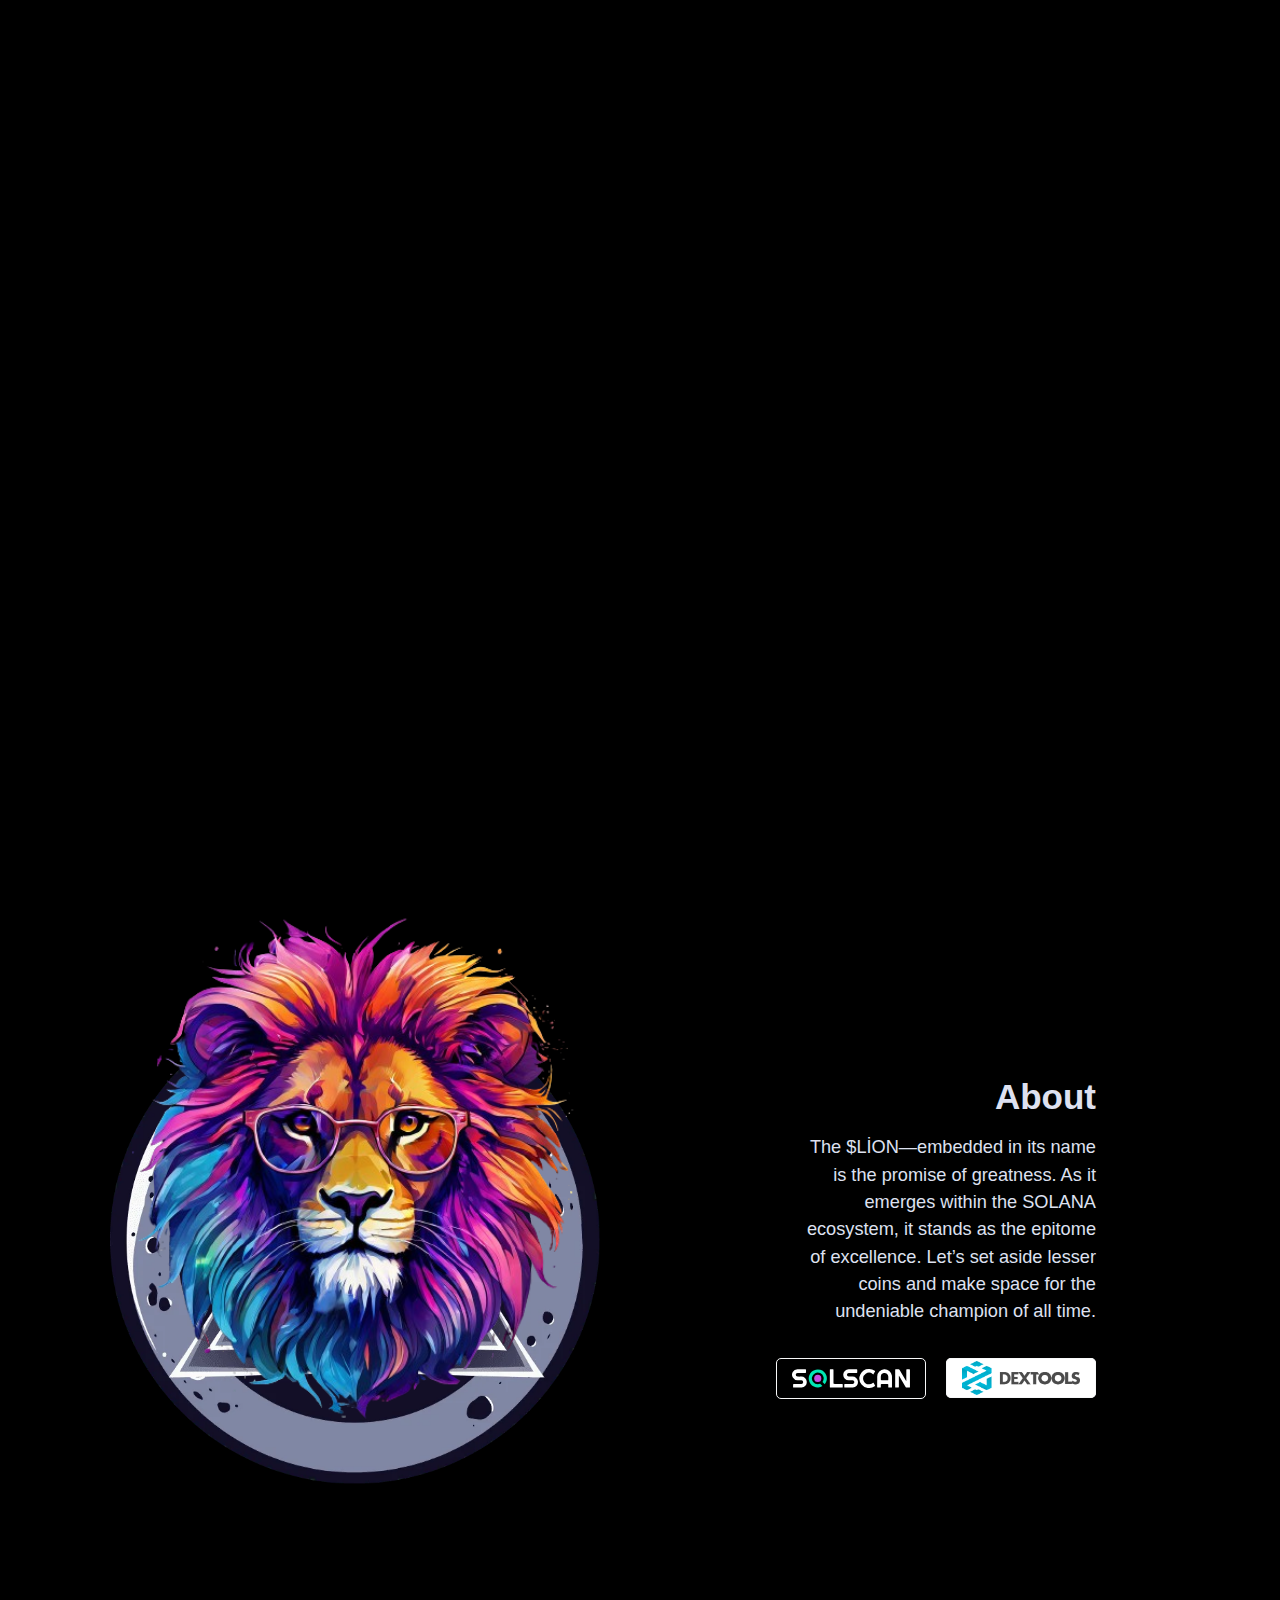
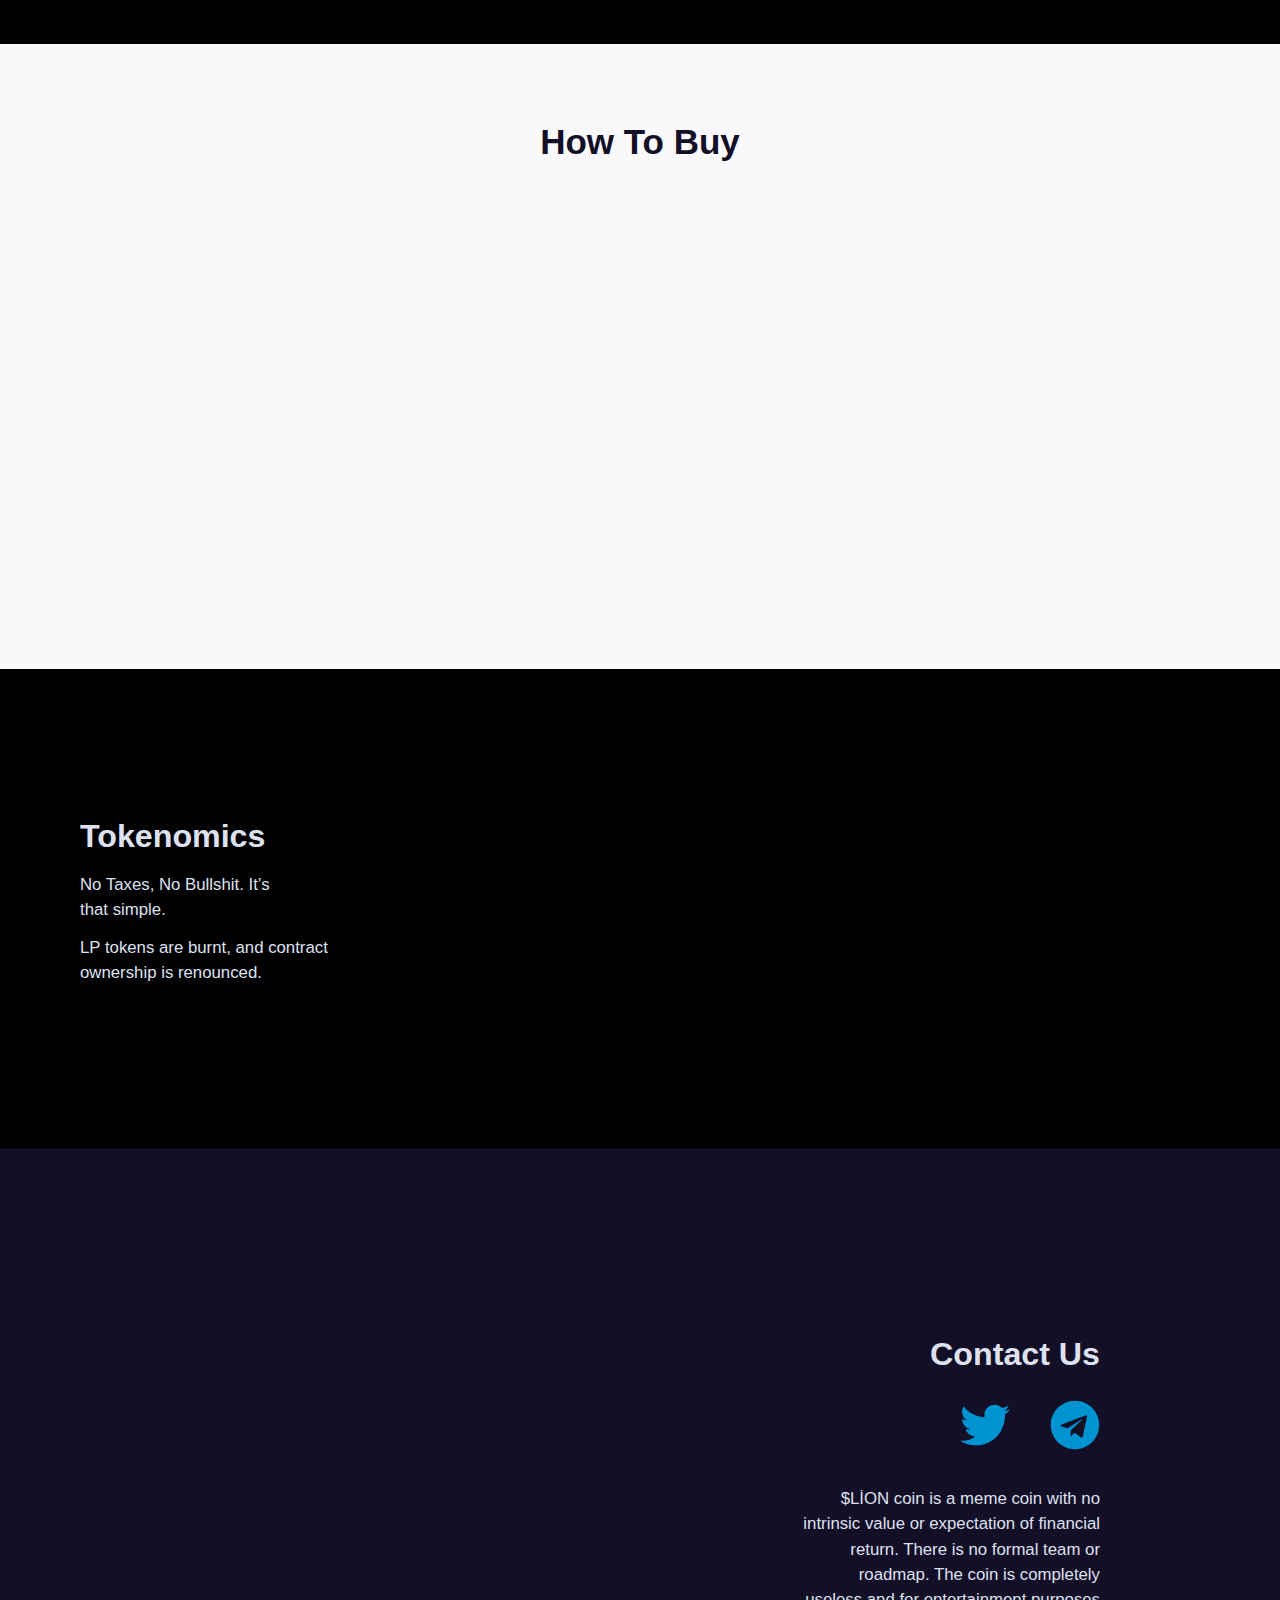
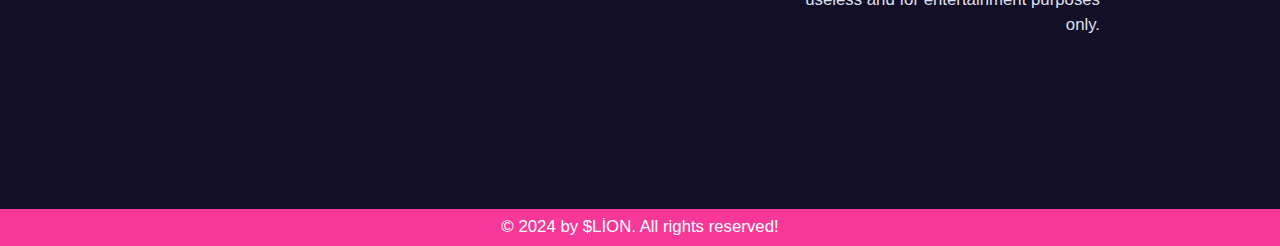
==== index.htm @ 2b41acc2 "a" ====
﻿<!doctype html>
<html lang="en-US">
<head>
	<meta charset="UTF-8">
	<meta name="viewport" content="width=device-width, initial-scale=1">
	<link rel="profile" href="https://gmpg.org/xfn/11">
	<title>Liononsol</title>
<meta name='robots' content='max-image-preview:large'>
<link rel="alternate" type="application/rss+xml" title="Liononsol &raquo; Feed" href="index-1.htm?feed=rss2">
<link rel="alternate" type="application/rss+xml" title="Liononsol &raquo; Comments Feed" href="index-2.htm?feed=comments-rss2">
<script>
window._wpemojiSettings = {"baseUrl":"https:\/\/s.w.org\/images\/core\/emoji\/14.0.0\/72x72\/","ext":".png","svgUrl":"https:\/\/s.w.org\/images\/core\/emoji\/14.0.0\/svg\/","svgExt":".svg","source":{"concatemoji":"https:\/\/goatonsol.vip\/wp-includes\/js\/wp-emoji-release.min.js?ver=6.4.3"}};
/*! This file is auto-generated */
!function(i,n){var o,s,e;function c(e){try{var t={supportTests:e,timestamp:(new Date).valueOf()};sessionStorage.setItem(o,JSON.stringify(t))}catch(e){}}function p(e,t,n){e.clearRect(0,0,e.canvas.width,e.canvas.height),e.fillText(t,0,0);var t=new Uint32Array(e.getImageData(0,0,e.canvas.width,e.canvas.height).data),r=(e.clearRect(0,0,e.canvas.width,e.canvas.height),e.fillText(n,0,0),new Uint32Array(e.getImageData(0,0,e.canvas.width,e.canvas.height).data));return t.every(function(e,t){return e===r[t]})}function u(e,t,n){switch(t){case"flag":return n(e,"\ud83c\udff3\ufe0f\u200d\u26a7\ufe0f","\ud83c\udff3\ufe0f\u200b\u26a7\ufe0f")?!1:!n(e,"\ud83c\uddfa\ud83c\uddf3","\ud83c\uddfa\u200b\ud83c\uddf3")&&!n(e,"\ud83c\udff4\udb40\udc67\udb40\udc62\udb40\udc65\udb40\udc6e\udb40\udc67\udb40\udc7f","\ud83c\udff4\u200b\udb40\udc67\u200b\udb40\udc62\u200b\udb40\udc65\u200b\udb40\udc6e\u200b\udb40\udc67\u200b\udb40\udc7f");case"emoji":return!n(e,"\ud83e\udef1\ud83c\udffb\u200d\ud83e\udef2\ud83c\udfff","\ud83e\udef1\ud83c\udffb\u200b\ud83e\udef2\ud83c\udfff")}return!1}function f(e,t,n){var r="undefined"!=typeof WorkerGlobalScope&&self instanceof WorkerGlobalScope?new OffscreenCanvas(300,150):i.createElement("canvas"),a=r.getContext("2d",{willReadFrequently:!0}),o=(a.textBaseline="top",a.font="600 32px Arial",{});return e.forEach(function(e){o[e]=t(a,e,n)}),o}function t(e){var t=i.createElement("script");t.src=e,t.defer=!0,i.head.appendChild(t)}"undefined"!=typeof Promise&&(o="wpEmojiSettingsSupports",s=["flag","emoji"],n.supports={everything:!0,everythingExceptFlag:!0},e=new Promise(function(e){i.addEventListener("DOMContentLoaded",e,{once:!0})}),new Promise(function(t){var n=function(){try{var e=JSON.parse(sessionStorage.getItem(o));if("object"==typeof e&&"number"==typeof e.timestamp&&(new Date).valueOf()<e.timestamp+604800&&"object"==typeof e.supportTests)return e.supportTests}catch(e){}return null}();if(!n){if("undefined"!=typeof Worker&&"undefined"!=typeof OffscreenCanvas&&"undefined"!=typeof URL&&URL.createObjectURL&&"undefined"!=typeof Blob)try{var e="postMessage("+f.toString()+"("+[JSON.stringify(s),u.toString(),p.toString()].join(",")+"));",r=new Blob([e],{type:"text/javascript"}),a=new Worker(URL.createObjectURL(r),{name:"wpTestEmojiSupports"});return void(a.onmessage=function(e){c(n=e.data),a.terminate(),t(n)})}catch(e){}c(n=f(s,u,p))}t(n)}).then(function(e){for(var t in e)n.supports[t]=e[t],n.supports.everything=n.supports.everything&&n.supports[t],"flag"!==t&&(n.supports.everythingExceptFlag=n.supports.everythingExceptFlag&&n.supports[t]);n.supports.everythingExceptFlag=n.supports.everythingExceptFlag&&!n.supports.flag,n.DOMReady=!1,n.readyCallback=function(){n.DOMReady=!0}}).then(function(){return e}).then(function(){var e;n.supports.everything||(n.readyCallback(),(e=n.source||{}).concatemoji?t(e.concatemoji):e.wpemoji&&e.twemoji&&(t(e.twemoji),t(e.wpemoji)))}))}((window,document),window._wpemojiSettings);
</script>
<style id='wp-emoji-styles-inline-css'>

	img.wp-smiley, img.emoji {
		display: inline !important;
		border: none !important;
		box-shadow: none !important;
		height: 1em !important;
		width: 1em !important;
		margin: 0 0.07em !important;
		vertical-align: -0.1em !important;
		background: none !important;
		padding: 0 !important;
	}
</style>
<style id='classic-theme-styles-inline-css'>
/*! This file is auto-generated */
.wp-block-button__link{color:#fff;background-color:#32373c;border-radius:9999px;box-shadow:none;text-decoration:none;padding:calc(.667em + 2px) calc(1.333em + 2px);font-size:1.125em}.wp-block-file__button{background:#32373c;color:#fff;text-decoration:none}
</style>
<style id='global-styles-inline-css'>
body{--wp--preset--color--black: #000000;--wp--preset--color--cyan-bluish-gray: #abb8c3;--wp--preset--color--white: #ffffff;--wp--preset--color--pale-pink: #f78da7;--wp--preset--color--vivid-red: #cf2e2e;--wp--preset--color--luminous-vivid-orange: #ff6900;--wp--preset--color--luminous-vivid-amber: #fcb900;--wp--preset--color--light-green-cyan: #7bdcb5;--wp--preset--color--vivid-green-cyan: #00d084;--wp--preset--color--pale-cyan-blue: #8ed1fc;--wp--preset--color--vivid-cyan-blue: #0693e3;--wp--preset--color--vivid-purple: #9b51e0;--wp--preset--gradient--vivid-cyan-blue-to-vivid-purple: linear-gradient(135deg,rgba(6,147,227,1) 0%,rgb(155,81,224) 100%);--wp--preset--gradient--light-green-cyan-to-vivid-green-cyan: linear-gradient(135deg,rgb(122,220,180) 0%,rgb(0,208,130) 100%);--wp--preset--gradient--luminous-vivid-amber-to-luminous-vivid-orange: linear-gradient(135deg,rgba(252,185,0,1) 0%,rgba(255,105,0,1) 100%);--wp--preset--gradient--luminous-vivid-orange-to-vivid-red: linear-gradient(135deg,rgba(255,105,0,1) 0%,rgb(207,46,46) 100%);--wp--preset--gradient--very-light-gray-to-cyan-bluish-gray: linear-gradient(135deg,rgb(238,238,238) 0%,rgb(169,184,195) 100%);--wp--preset--gradient--cool-to-warm-spectrum: linear-gradient(135deg,rgb(74,234,220) 0%,rgb(151,120,209) 20%,rgb(207,42,186) 40%,rgb(238,44,130) 60%,rgb(251,105,98) 80%,rgb(254,248,76) 100%);--wp--preset--gradient--blush-light-purple: linear-gradient(135deg,rgb(255,206,236) 0%,rgb(152,150,240) 100%);--wp--preset--gradient--blush-bordeaux: linear-gradient(135deg,rgb(254,205,165) 0%,rgb(254,45,45) 50%,rgb(107,0,62) 100%);--wp--preset--gradient--luminous-dusk: linear-gradient(135deg,rgb(255,203,112) 0%,rgb(199,81,192) 50%,rgb(65,88,208) 100%);--wp--preset--gradient--pale-ocean: linear-gradient(135deg,rgb(255,245,203) 0%,rgb(182,227,212) 50%,rgb(51,167,181) 100%);--wp--preset--gradient--electric-grass: linear-gradient(135deg,rgb(202,248,128) 0%,rgb(113,206,126) 100%);--wp--preset--gradient--midnight: linear-gradient(135deg,rgb(2,3,129) 0%,rgb(40,116,252) 100%);--wp--preset--font-size--small: 13px;--wp--preset--font-size--medium: 20px;--wp--preset--font-size--large: 36px;--wp--preset--font-size--x-large: 42px;--wp--preset--spacing--20: 0.44rem;--wp--preset--spacing--30: 0.67rem;--wp--preset--spacing--40: 1rem;--wp--preset--spacing--50: 1.5rem;--wp--preset--spacing--60: 2.25rem;--wp--preset--spacing--70: 3.38rem;--wp--preset--spacing--80: 5.06rem;--wp--preset--shadow--natural: 6px 6px 9px rgba(0, 0, 0, 0.2);--wp--preset--shadow--deep: 12px 12px 50px rgba(0, 0, 0, 0.4);--wp--preset--shadow--sharp: 6px 6px 0px rgba(0, 0, 0, 0.2);--wp--preset--shadow--outlined: 6px 6px 0px -3px rgba(255, 255, 255, 1), 6px 6px rgba(0, 0, 0, 1);--wp--preset--shadow--crisp: 6px 6px 0px rgba(0, 0, 0, 1);}:where(.is-layout-flex){gap: 0.5em;}:where(.is-layout-grid){gap: 0.5em;}body .is-layout-flow > .alignleft{float: left;margin-inline-start: 0;margin-inline-end: 2em;}body .is-layout-flow > .alignright{float: right;margin-inline-start: 2em;margin-inline-end: 0;}body .is-layout-flow > .aligncenter{margin-left: auto !important;margin-right: auto !important;}body .is-layout-constrained > .alignleft{float: left;margin-inline-start: 0;margin-inline-end: 2em;}body .is-layout-constrained > .alignright{float: right;margin-inline-start: 2em;margin-inline-end: 0;}body .is-layout-constrained > .aligncenter{margin-left: auto !important;margin-right: auto !important;}body .is-layout-constrained > :where(:not(.alignleft):not(.alignright):not(.alignfull)){max-width: var(--wp--style--global--content-size);margin-left: auto !important;margin-right: auto !important;}body .is-layout-constrained > .alignwide{max-width: var(--wp--style--global--wide-size);}body .is-layout-flex{display: flex;}body .is-layout-flex{flex-wrap: wrap;align-items: center;}body .is-layout-flex > *{margin: 0;}body .is-layout-grid{display: grid;}body .is-layout-grid > *{margin: 0;}:where(.wp-block-columns.is-layout-flex){gap: 2em;}:where(.wp-block-columns.is-layout-grid){gap: 2em;}:where(.wp-block-post-template.is-layout-flex){gap: 1.25em;}:where(.wp-block-post-template.is-layout-grid){gap: 1.25em;}.has-black-color{color: var(--wp--preset--color--black) !important;}.has-cyan-bluish-gray-color{color: var(--wp--preset--color--cyan-bluish-gray) !important;}.has-white-color{color: var(--wp--preset--color--white) !important;}.has-pale-pink-color{color: var(--wp--preset--color--pale-pink) !important;}.has-vivid-red-color{color: var(--wp--preset--color--vivid-red) !important;}.has-luminous-vivid-orange-color{color: var(--wp--preset--color--luminous-vivid-orange) !important;}.has-luminous-vivid-amber-color{color: var(--wp--preset--color--luminous-vivid-amber) !important;}.has-light-green-cyan-color{color: var(--wp--preset--color--light-green-cyan) !important;}.has-vivid-green-cyan-color{color: var(--wp--preset--color--vivid-green-cyan) !important;}.has-pale-cyan-blue-color{color: var(--wp--preset--color--pale-cyan-blue) !important;}.has-vivid-cyan-blue-color{color: var(--wp--preset--color--vivid-cyan-blue) !important;}.has-vivid-purple-color{color: var(--wp--preset--color--vivid-purple) !important;}.has-black-background-color{background-color: var(--wp--preset--color--black) !important;}.has-cyan-bluish-gray-background-color{background-color: var(--wp--preset--color--cyan-bluish-gray) !important;}.has-white-background-color{background-color: var(--wp--preset--color--white) !important;}.has-pale-pink-background-color{background-color: var(--wp--preset--color--pale-pink) !important;}.has-vivid-red-background-color{background-color: var(--wp--preset--color--vivid-red) !important;}.has-luminous-vivid-orange-background-color{background-color: var(--wp--preset--color--luminous-vivid-orange) !important;}.has-luminous-vivid-amber-background-color{background-color: var(--wp--preset--color--luminous-vivid-amber) !important;}.has-light-green-cyan-background-color{background-color: var(--wp--preset--color--light-green-cyan) !important;}.has-vivid-green-cyan-background-color{background-color: var(--wp--preset--color--vivid-green-cyan) !important;}.has-pale-cyan-blue-background-color{background-color: var(--wp--preset--color--pale-cyan-blue) !important;}.has-vivid-cyan-blue-background-color{background-color: var(--wp--preset--color--vivid-cyan-blue) !important;}.has-vivid-purple-background-color{background-color: var(--wp--preset--color--vivid-purple) !important;}.has-black-border-color{border-color: var(--wp--preset--color--black) !important;}.has-cyan-bluish-gray-border-color{border-color: var(--wp--preset--color--cyan-bluish-gray) !important;}.has-white-border-color{border-color: var(--wp--preset--color--white) !important;}.has-pale-pink-border-color{border-color: var(--wp--preset--color--pale-pink) !important;}.has-vivid-red-border-color{border-color: var(--wp--preset--color--vivid-red) !important;}.has-luminous-vivid-orange-border-color{border-color: var(--wp--preset--color--luminous-vivid-orange) !important;}.has-luminous-vivid-amber-border-color{border-color: var(--wp--preset--color--luminous-vivid-amber) !important;}.has-light-green-cyan-border-color{border-color: var(--wp--preset--color--light-green-cyan) !important;}.has-vivid-green-cyan-border-color{border-color: var(--wp--preset--color--vivid-green-cyan) !important;}.has-pale-cyan-blue-border-color{border-color: var(--wp--preset--color--pale-cyan-blue) !important;}.has-vivid-cyan-blue-border-color{border-color: var(--wp--preset--color--vivid-cyan-blue) !important;}.has-vivid-purple-border-color{border-color: var(--wp--preset--color--vivid-purple) !important;}.has-vivid-cyan-blue-to-vivid-purple-gradient-background{background: var(--wp--preset--gradient--vivid-cyan-blue-to-vivid-purple) !important;}.has-light-green-cyan-to-vivid-green-cyan-gradient-background{background: var(--wp--preset--gradient--light-green-cyan-to-vivid-green-cyan) !important;}.has-luminous-vivid-amber-to-luminous-vivid-orange-gradient-background{background: var(--wp--preset--gradient--luminous-vivid-amber-to-luminous-vivid-orange) !important;}.has-luminous-vivid-orange-to-vivid-red-gradient-background{background: var(--wp--preset--gradient--luminous-vivid-orange-to-vivid-red) !important;}.has-very-light-gray-to-cyan-bluish-gray-gradient-background{background: var(--wp--preset--gradient--very-light-gray-to-cyan-bluish-gray) !important;}.has-cool-to-warm-spectrum-gradient-background{background: var(--wp--preset--gradient--cool-to-warm-spectrum) !important;}.has-blush-light-purple-gradient-background{background: var(--wp--preset--gradient--blush-light-purple) !important;}.has-blush-bordeaux-gradient-background{background: var(--wp--preset--gradient--blush-bordeaux) !important;}.has-luminous-dusk-gradient-background{background: var(--wp--preset--gradient--luminous-dusk) !important;}.has-pale-ocean-gradient-background{background: var(--wp--preset--gradient--pale-ocean) !important;}.has-electric-grass-gradient-background{background: var(--wp--preset--gradient--electric-grass) !important;}.has-midnight-gradient-background{background: var(--wp--preset--gradient--midnight) !important;}.has-small-font-size{font-size: var(--wp--preset--font-size--small) !important;}.has-medium-font-size{font-size: var(--wp--preset--font-size--medium) !important;}.has-large-font-size{font-size: var(--wp--preset--font-size--large) !important;}.has-x-large-font-size{font-size: var(--wp--preset--font-size--x-large) !important;}
.wp-block-navigation a:where(:not(.wp-element-button)){color: inherit;}
:where(.wp-block-post-template.is-layout-flex){gap: 1.25em;}:where(.wp-block-post-template.is-layout-grid){gap: 1.25em;}
:where(.wp-block-columns.is-layout-flex){gap: 2em;}:where(.wp-block-columns.is-layout-grid){gap: 2em;}
.wp-block-pullquote{font-size: 1.5em;line-height: 1.6;}
</style>
<link rel='stylesheet' id='hello-elementor-css' href='wp-content/themes/hello-elementor/style.min.css?ver=3.0.1' media='all'>
<link rel='stylesheet' id='hello-elementor-theme-style-css' href='wp-content/themes/hello-elementor/theme.min.css?ver=3.0.1' media='all'>
<link rel='stylesheet' id='hello-elementor-header-footer-css' href='wp-content/themes/hello-elementor/header-footer.min.css?ver=3.0.1' media='all'>
<link rel='stylesheet' id='elementor-frontend-css' href='wp-content/plugins/elementor/assets/css/frontend-lite.min.css?ver=3.20.1' media='all'>
<link rel='stylesheet' id='elementor-post-6-css' href='wp-content/uploads/elementor/css/post-6.css?ver=1710606572' media='all'>
<link rel='stylesheet' id='swiper-css' href='wp-content/plugins/elementor/assets/lib/swiper/v8/css/swiper.min.css?ver=8.4.5' media='all'>
<link rel='stylesheet' id='elementor-pro-css' href='wp-content/plugins/elementor-pro/assets/css/frontend-lite.min.css?ver=3.20.0' media='all'>
<link rel='stylesheet' id='elementor-global-css' href='wp-content/uploads/elementor/css/global.css?ver=1710606572' media='all'>
<link rel='stylesheet' id='elementor-post-24-css' href='wp-content/uploads/elementor/css/post-24.css?ver=1710967801' media='all'>
<link rel='stylesheet' id='elementor-post-75-css' href='wp-content/uploads/elementor/css/post-75.css?ver=1710967762' media='all'>
<link rel='stylesheet' id='elementor-post-86-css' href='wp-content/uploads/elementor/css/post-86.css?ver=1710944622' media='all'>
<script src="wp-content/plugins/elementor-pro/assets/js/page-transitions.min.js?ver=3.20.0" id="page-transitions-js"></script>
<link rel="https://api.w.org/" href="index.php?rest_route=/"><link rel="alternate" type="application/json" href="index-1.php?rest_route=/wp/v2/pages/24"><link rel="EditURI" type="application/rsd+xml" title="RSD" href="xmlrpc.php?rsd">
<meta name="generator" content="WordPress 6.4.3">
<link rel="canonical" href="index.htm">
<link rel='shortlink' href='index.htm'>
<link rel="alternate" type="application/json+oembed" href="index-2.php?rest_route=%2Foembed%2F1.0%2Fembed&#038;url=https%3A%2F%2Fgoatonsol.vip%2F">
<link rel="alternate" type="text/xml+oembed" href="index-3.php?rest_route=%2Foembed%2F1.0%2Fembed&#038;url=https%3A%2F%2Fgoatonsol.vip%2F&#038;format=xml">
<meta name="generator" content="Elementor 3.20.1; features: e_optimized_assets_loading, e_optimized_css_loading, e_font_icon_svg, additional_custom_breakpoints, block_editor_assets_optimize, e_image_loading_optimization; settings: css_print_method-external, google_font-enabled, font_display-swap">
<link rel="icon" href="wp-content/uploads/2024/03/iso-logo-goat.png" sizes="32x32">
<link rel="icon" href="wp-content/uploads/2024/03/iso-logo-goat.png" sizes="192x192">
<link rel="apple-touch-icon" href="wp-content/uploads/2024/03/iso-logo-goat.png">
<meta name="msapplication-TileImage" content="https://goatonsol.vip/wp-content/uploads/2024/03/iso-logo-goat.png">
		<style id="wp-custom-css">
			:root{
    font-size: 12px;
}
@media screen and (max-width:767px){
	.hide-on-mobile{
		display: none!important;
	}
}
@media screen and (min-width:767px){
	:root{
			font-size: 14px;
	}
	.hide-on-desktop{
		display: none!important;
	}
}		</style>
		</head>
<body class="home page-template-default page page-id-24 wp-custom-logo elementor-default elementor-kit-6 elementor-page elementor-page-24">

		<e-page-transition preloader-type="image" preloader-image-url="https://goatonsol.vip/wp-content/uploads/2024/03/dark-side-of-the-moon-motion5464dgh4dcg6h4.gif" class="e-page-transition--entering" exclude="^https\:\/\/goatonsol\.vip\/wp\-admin\/">
					</e-page-transition>
		
<a class="skip-link screen-reader-text" href="#content">Skip to content</a>

		<div data-elementor-type="header" data-elementor-id="75" class="elementor elementor-75 elementor-location-header" data-elementor-post-type="elementor_library">
			<div class="elementor-element elementor-element-1acf070 e-flex e-con-boxed e-con e-parent" data-id="1acf070" data-element_type="container" data-settings="{&quot;background_background&quot;:&quot;classic&quot;}" data-core-v316-plus="true">
					<div class="e-con-inner">
		<div class="elementor-element elementor-element-4dd22f6 e-con-full e-flex e-con e-child" data-id="4dd22f6" data-element_type="container">
				<div class="elementor-element elementor-element-506b8b1 elementor-widget elementor-widget-theme-site-logo elementor-widget-image" data-id="506b8b1" data-element_type="widget" data-widget_type="theme-site-logo.default">
				<div class="elementor-widget-container">
			<style>/*! elementor - v3.20.0 - 13-03-2024 */
.elementor-widget-image{text-align:center}.elementor-widget-image a{display:inline-block}.elementor-widget-image a img[src$=".svg"]{width:48px}.elementor-widget-image img{vertical-align:middle;display:inline-block}</style>						<a href="index.htm">
			<img width="125" height="62" src="wp-content/uploads/2024/03/logo-goat-texto.png" class="attachment-full size-full wp-image-7" alt="">				</a>
									</div>
				</div>
				</div>
		<div class="elementor-element elementor-element-80aab7a e-con-full e-flex e-con e-child" data-id="80aab7a" data-element_type="container">
				<div class="elementor-element elementor-element-af4b818 elementor-nav-menu__align-center elementor-nav-menu--dropdown-mobile elementor-nav-menu--stretch elementor-nav-menu__text-align-center elementor-nav-menu--toggle elementor-nav-menu--burger elementor-widget elementor-widget-nav-menu" data-id="af4b818" data-element_type="widget" data-settings="{&quot;full_width&quot;:&quot;stretch&quot;,&quot;layout&quot;:&quot;horizontal&quot;,&quot;submenu_icon&quot;:{&quot;value&quot;:&quot;&lt;svg class=\&quot;e-font-icon-svg e-fas-caret-down\&quot; viewBox=\&quot;0 0 320 512\&quot; xmlns=\&quot;http:\/\/www.w3.org\/2000\/svg\&quot;&gt;&lt;path d=\&quot;M31.3 192h257.3c17.8 0 26.7 21.5 14.1 34.1L174.1 354.8c-7.8 7.8-20.5 7.8-28.3 0L17.2 226.1C4.6 213.5 13.5 192 31.3 192z\&quot;&gt;&lt;\/path&gt;&lt;\/svg&gt;&quot;,&quot;library&quot;:&quot;fa-solid&quot;},&quot;toggle&quot;:&quot;burger&quot;}" data-widget_type="nav-menu.default">
				<div class="elementor-widget-container">
			<link rel="stylesheet" href="wp-content/plugins/elementor-pro/assets/css/widget-nav-menu.min.css">			<nav class="elementor-nav-menu--main elementor-nav-menu__container elementor-nav-menu--layout-horizontal e--pointer-text e--animation-grow">
				<ul id="menu-1-af4b818" class="elementor-nav-menu"><li class="menu-item menu-item-type-post_type menu-item-object-page menu-item-home current-menu-item page_item page-item-24 current_page_item menu-item-77"><a href="index.htm" aria-current="page" class="elementor-item elementor-item-active">Home</a></li>
<li class="menu-item menu-item-type-custom menu-item-object-custom current-menu-item current_page_item menu-item-78"><a href="index.htm#about" aria-current="page" class="elementor-item elementor-item-anchor">About</a></li>
<li class="menu-item menu-item-type-custom menu-item-object-custom current-menu-item current_page_item menu-item-79"><a href="index.htm#how-to-buy" aria-current="page" class="elementor-item elementor-item-anchor">How to buy</a></li>
<li class="menu-item menu-item-type-custom menu-item-object-custom current-menu-item current_page_item menu-item-80"><a href="index.htm#tokenomics" aria-current="page" class="elementor-item elementor-item-anchor">Tokenomics</a></li>
</ul>			</nav>
					<div class="elementor-menu-toggle" role="button" tabindex="0" aria-label="Menu Toggle" aria-expanded="false">
			<svg aria-hidden="true" role="presentation" class="elementor-menu-toggle__icon--open e-font-icon-svg e-eicon-menu-bar" viewbox="0 0 1000 1000" xmlns="http://www.w3.org/2000/svg"><path d="M104 333H896C929 333 958 304 958 271S929 208 896 208H104C71 208 42 237 42 271S71 333 104 333ZM104 583H896C929 583 958 554 958 521S929 458 896 458H104C71 458 42 487 42 521S71 583 104 583ZM104 833H896C929 833 958 804 958 771S929 708 896 708H104C71 708 42 737 42 771S71 833 104 833Z"></path></svg><svg aria-hidden="true" role="presentation" class="elementor-menu-toggle__icon--close e-font-icon-svg e-eicon-close" viewbox="0 0 1000 1000" xmlns="http://www.w3.org/2000/svg"><path d="M742 167L500 408 258 167C246 154 233 150 217 150 196 150 179 158 167 167 154 179 150 196 150 212 150 229 154 242 171 254L408 500 167 742C138 771 138 800 167 829 196 858 225 858 254 829L496 587 738 829C750 842 767 846 783 846 800 846 817 842 829 829 842 817 846 804 846 783 846 767 842 750 829 737L588 500 833 258C863 229 863 200 833 171 804 137 775 137 742 167Z"></path></svg>			<span class="elementor-screen-only">Menu</span>
		</div>
					<nav class="elementor-nav-menu--dropdown elementor-nav-menu__container" aria-hidden="true">
				<ul id="menu-2-af4b818" class="elementor-nav-menu"><li class="menu-item menu-item-type-post_type menu-item-object-page menu-item-home current-menu-item page_item page-item-24 current_page_item menu-item-77"><a href="index.htm" aria-current="page" class="elementor-item elementor-item-active" tabindex="-1">Home</a></li>
<li class="menu-item menu-item-type-custom menu-item-object-custom current-menu-item current_page_item menu-item-78"><a href="index.htm#about" aria-current="page" class="elementor-item elementor-item-anchor" tabindex="-1">About</a></li>
<li class="menu-item menu-item-type-custom menu-item-object-custom current-menu-item current_page_item menu-item-79"><a href="index.htm#how-to-buy" aria-current="page" class="elementor-item elementor-item-anchor" tabindex="-1">How to buy</a></li>
<li class="menu-item menu-item-type-custom menu-item-object-custom current-menu-item current_page_item menu-item-80"><a href="index.htm#tokenomics" aria-current="page" class="elementor-item elementor-item-anchor" tabindex="-1">Tokenomics</a></li>
</ul>			</nav>
				</div>
				</div>
				</div>
		<div class="elementor-element elementor-element-794f796 e-con-full e-flex e-con e-child" data-id="794f796" data-element_type="container">
				<div class="elementor-element elementor-element-e4a00f8 elementor-align-right elementor-widget elementor-widget-button" data-id="e4a00f8" data-element_type="widget" data-widget_type="button.default">
				<div class="elementor-widget-container">
					<div class="elementor-button-wrapper">
			<a class="elementor-button elementor-button-link elementor-size-sm" href="https://jup.ag/swap/" target="_blank">
						<span class="elementor-button-content-wrapper">
						<span class="elementor-button-text">Buy Now</span>
		</span>
					</a>
		</div>
				</div>
				</div>
				</div>
					</div>
				</div>
				</div>
		
<main id="content" class="site-main post-24 page type-page status-publish hentry">

	
	<div class="page-content">
				<div data-elementor-type="wp-page" data-elementor-id="24" class="elementor elementor-24" data-elementor-post-type="page">
				<div class="elementor-element elementor-element-85af99e e-con-full seccionanimada e-flex e-con e-parent" data-id="85af99e" data-element_type="container" data-core-v316-plus="true">
				<div class="elementor-element elementor-element-17b2699 elementor-widget__width-inherit elementor-absolute elementor-widget elementor-widget-image" data-id="17b2699" data-element_type="widget" data-settings="{&quot;_position&quot;:&quot;absolute&quot;,&quot;motion_fx_motion_fx_scrolling&quot;:&quot;yes&quot;,&quot;motion_fx_translateY_effect&quot;:&quot;yes&quot;,&quot;motion_fx_translateY_speed&quot;:{&quot;unit&quot;:&quot;px&quot;,&quot;size&quot;:20,&quot;sizes&quot;:[]},&quot;motion_fx_translateY_affectedRange&quot;:{&quot;unit&quot;:&quot;%&quot;,&quot;size&quot;:&quot;&quot;,&quot;sizes&quot;:{&quot;start&quot;:30,&quot;end&quot;:100}},&quot;motion_fx_devices&quot;:[&quot;desktop&quot;,&quot;mobile&quot;]}" data-widget_type="image.default">
				<div class="elementor-widget-container">
													<img fetchpriority="high" decoding="async" width="2037" height="2321" src="wp-content/uploads/2024/03/fondo-eclipse-luna-hero.jpg" class="attachment-full size-full wp-image-44" alt="" srcset="wp-content/uploads/2024/03/fondo-eclipse-luna-hero.jpg 2037w, wp-content/uploads/2024/03/fondo-eclipse-luna-hero-263x300.jpg 263w, wp-content/uploads/2024/03/fondo-eclipse-luna-hero-899x1024.jpg 899w, wp-content/uploads/2024/03/fondo-eclipse-luna-hero-768x875.jpg 768w, wp-content/uploads/2024/03/fondo-eclipse-luna-hero-1348x1536.jpg 1348w, wp-content/uploads/2024/03/fondo-eclipse-luna-hero-1797x2048.jpg 1797w" sizes="(max-width: 2037px) 100vw, 2037px">													</div>
				</div>
				<div class="elementor-element elementor-element-bd7f759 elementor-widget__width-inherit elementor-absolute elementor-widget elementor-widget-image" data-id="bd7f759" data-element_type="widget" data-settings="{&quot;_position&quot;:&quot;absolute&quot;}" data-widget_type="image.default">
				<div class="elementor-widget-container">
													<img decoding="async" width="1032" height="365" src="wp-content/uploads/2024/03/letras-goat.png" class="attachment-full size-full wp-image-30" alt="" srcset="wp-content/uploads/2024/03/letras-goat.png 1032w, wp-content/uploads/2024/03/letras-goat-300x106.png 300w, wp-content/uploads/2024/03/letras-goat-1024x362.png 1024w, wp-content/uploads/2024/03/letras-goat-768x272.png 768w" sizes="(max-width: 1032px) 100vw, 1032px">													</div>
				</div>
				<div class="elementor-element elementor-element-6287c1c elementor-widget__width-inherit elementor-absolute elementor-widget elementor-widget-image" data-id="6287c1c" data-element_type="widget" id="luzarcoiris-hero" data-settings="{&quot;_position&quot;:&quot;absolute&quot;}" data-widget_type="image.default">
				<div class="elementor-widget-container">
													<img loading="lazy" decoding="async" width="2049" height="279" src="wp-content/uploads/2024/03/luz-arcoiris-hero-2.png" class="attachment-full size-full wp-image-43" alt="" srcset="wp-content/uploads/2024/03/luz-arcoiris-hero-2.png 2049w, wp-content/uploads/2024/03/luz-arcoiris-hero-2-300x41.png 300w, wp-content/uploads/2024/03/luz-arcoiris-hero-2-1024x139.png 1024w, wp-content/uploads/2024/03/luz-arcoiris-hero-2-768x105.png 768w, wp-content/uploads/2024/03/luz-arcoiris-hero-2-1536x209.png 1536w" sizes="(max-width: 2049px) 100vw, 2049px">													</div>
				</div>
		<div class="elementor-element elementor-element-ce7b70d e-flex e-con-boxed e-con e-child" data-id="ce7b70d" data-element_type="container">
					<div class="e-con-inner">
		<div class="elementor-element elementor-element-3ca3fe3 e-con-full e-flex e-con e-child" data-id="3ca3fe3" data-element_type="container">
				<div class="elementor-element elementor-element-d739306 elementor-widget elementor-widget-html" data-id="d739306" data-element_type="widget" data-widget_type="html.default">
				<div class="elementor-widget-container">
			<script type="text/javascript">
	(function(){

	    document.addEventListener('DOMContentLoaded', () => {	    	
	        //window.addEventListener("load", detectarPosibleCambio);
	        window.addEventListener("resize", detectarPosibleCambio);
	        window.addEventListener("scroll", detectarPosibleCambio);
	        const secciones = document.querySelectorAll('.seccionanimada');
	        detectarPosibleCambio();
	        function detectarPosibleCambio(e) {
	        	//console.log(e);
	        	let scrollTop = window.pageYOffset || document.documentElement.scrollTop,
		    	scrollLeft = window.pageXOffset || document.documentElement.scrollLeft;
	            secciones.forEach((seccion) => {
	                let esVisible = isElementPartiallyVisible(seccion);
	                let isTotallyVisible = isElementTopVisible(seccion);
	                //console.log('Visible: ', esVisible);
	                if(esVisible){
                        seccion.classList.add('isvisible');          
                    }else{
                        seccion.classList.remove('isvisible');                        
                    }                          
                    
	            });
	            
	        }
	    }, false);
	    /**
		 * Determina si el elemento que se le pasa como parámetro está visible en la ventana del navegador o no.
		 * @param {object} elto - El elemento cuya visibilidad nos interesa determinar
		 * @returns {boolean} true si el elemento está visible por completo, false si no lo está
		 */
		function isElementTopVisible(elto) {
		    //Posición de la caja del elemento
		    var caja = elto.getBoundingClientRect();
		    return (caja.top >= 0 && caja.top <= 50
		            && caja.left >= 0);
		}
		/**
		 * Determina si el elemento que se le pasa como parámetro está visiblea aunque sea parcialmente en la ventana del navegador o no.
		 * @param {object} elto - El elemento cuya visibilidad nos interesa determinar
		 * @returns {boolean} true si el elemento está visible aunque sea parcialmente, false si no lo está
		 */
		function isElementPartiallyVisible(elto) {
		    var anchoViewport = window.innerWidth || document.documentElement.clientWidth;
		    var alturaViewport = window.innerHeight || document.documentElement.clientHeight;
		    //Posición de la caja del elemento
		    var caja = elto.getBoundingClientRect();		    
		    //return (caja.top >= 0 && caja.top <= (alturaViewport / 1.5)) ||  (caja.bottom <= alturaViewport && caja.bottom >= (alturaViewport / 1.2));	              		    
		    if(elto.getAttribute('id') === 'how-to-buy'){
			    console.log(`(${caja.top >= 0} && ${caja.top <= alturaViewport}) || (${caja.bottom>= 0} && ${caja.bottom <= alturaViewport})`);
			    console.log(`caja.top = ${caja.top}, caja.bottom = ${caja.bottom}, alturaViewport = ${alturaViewport}`);
			}
		    return (caja.top >= 0 && caja.top <= alturaViewport) || (caja.bottom>= 0 && caja.bottom <= alturaViewport) || (caja.top < 0 && caja.bottom > alturaViewport);

		}

	})();
</script>		</div>
				</div>
				<div class="elementor-element elementor-element-2a3bea2 elementor-widget elementor-widget-heading" data-id="2a3bea2" data-element_type="widget" data-widget_type="heading.default">
				<div class="elementor-widget-container">
			<style>/*! elementor - v3.20.0 - 13-03-2024 */
.elementor-heading-title{padding:0;margin:0;line-height:1}.elementor-widget-heading .elementor-heading-title[class*=elementor-size-]>a{color:inherit;font-size:inherit;line-height:inherit}.elementor-widget-heading .elementor-heading-title.elementor-size-small{font-size:15px}.elementor-widget-heading .elementor-heading-title.elementor-size-medium{font-size:19px}.elementor-widget-heading .elementor-heading-title.elementor-size-large{font-size:29px}.elementor-widget-heading .elementor-heading-title.elementor-size-xl{font-size:39px}.elementor-widget-heading .elementor-heading-title.elementor-size-xxl{font-size:59px}</style><p class="elementor-heading-title elementor-size-default">The $LİON. The pinnacle of SOLANA coins, surpassing all predecessors. Let’s pave way 
for its unrivaled greatness.</p>		</div>
				</div>
				</div>
		<div class="elementor-element elementor-element-050be28 e-con-full e-flex e-con e-child" data-id="050be28" data-element_type="container">
				<div class="elementor-element elementor-element-8224a21 entrada-zoonDown elementor-widget elementor-widget-image" data-id="8224a21" data-element_type="widget" data-widget_type="image.default">
				<div class="elementor-widget-container">
													<img loading="lazy" decoding="async" width="441" height="559" src="wp-content/uploads/2024/03/cabeza-cabra-hero.png" class="attachment-full size-full wp-image-39" alt="" srcset="wp-content/uploads/2024/03/cabeza-cabra-hero.png 441w, wp-content/uploads/2024/03/cabeza-cabra-hero-237x300.png 237w" sizes="(max-width: 441px) 100vw, 441px">													</div>
				</div>
				</div>
		<div class="elementor-element elementor-element-61e1c74 e-con-full e-flex e-con e-child" data-id="61e1c74" data-element_type="container">
		<div class="elementor-element elementor-element-97c94a5 e-flex e-con-boxed e-con e-child" data-id="97c94a5" data-element_type="container">
					<div class="e-con-inner">
				<div class="elementor-element elementor-element-01f98a8 elementor-view-framed elementor-shape-circle elementor-widget elementor-widget-icon" data-id="01f98a8" data-element_type="widget" data-widget_type="icon.default">
				<div class="elementor-widget-container">
					<div class="elementor-icon-wrapper">
			<a class="elementor-icon" href="https://twitter.com/" target="_blank">
			<svg aria-hidden="true" class="e-font-icon-svg e-fab-twitter" viewbox="0 0 512 512" xmlns="http://www.w3.org/2000/svg"><path d="M459.37 151.716c.325 4.548.325 9.097.325 13.645 0 138.72-105.583 298.558-298.558 298.558-59.452 0-114.68-17.219-161.137-47.106 8.447.974 16.568 1.299 25.34 1.299 49.055 0 94.213-16.568 130.274-44.832-46.132-.975-84.792-31.188-98.112-72.772 6.498.974 12.995 1.624 19.818 1.624 9.421 0 18.843-1.3 27.614-3.573-48.081-9.747-84.143-51.98-84.143-102.985v-1.299c13.969 7.797 30.214 12.67 47.431 13.319-28.264-18.843-46.781-51.005-46.781-87.391 0-19.492 5.197-37.36 14.294-52.954 51.655 63.675 129.3 105.258 216.365 109.807-1.624-7.797-2.599-15.918-2.599-24.04 0-57.828 46.782-104.934 104.934-104.934 30.213 0 57.502 12.67 76.67 33.137 23.715-4.548 46.456-13.32 66.599-25.34-7.798 24.366-24.366 44.833-46.132 57.827 21.117-2.273 41.584-8.122 60.426-16.243-14.292 20.791-32.161 39.308-52.628 54.253z"></path></svg>			</a>
		</div>
				</div>
				</div>
				<div class="elementor-element elementor-element-190144b elementor-view-framed elementor-shape-circle elementor-widget elementor-widget-icon" data-id="190144b" data-element_type="widget" data-widget_type="icon.default">
				<div class="elementor-widget-container">
					<div class="elementor-icon-wrapper">
			<a class="elementor-icon" href="https://t.me/" target="_blank">
			<svg aria-hidden="true" class="e-font-icon-svg e-fab-telegram" viewbox="0 0 496 512" xmlns="http://www.w3.org/2000/svg"><path d="M248 8C111 8 0 119 0 256s111 248 248 248 248-111 248-248S385 8 248 8zm121.8 169.9l-40.7 191.8c-3 13.6-11.1 16.9-22.4 10.5l-62-45.7-29.9 28.8c-3.3 3.3-6.1 6.1-12.5 6.1l4.4-63.1 114.9-103.8c5-4.4-1.1-6.9-7.7-2.5l-142 89.4-61.2-19.1c-13.3-4.2-13.6-13.3 2.8-19.7l239.1-92.2c11.1-4 20.8 2.7 17.2 19.5z"></path></svg>			</a>
		</div>
				</div>
				</div>
		<div class="elementor-element elementor-element-a110dc8 e-flex e-con-boxed e-con e-child" data-id="a110dc8" data-element_type="container">
					<div class="e-con-inner">
				<div class="elementor-element elementor-element-d57ba7e elementor-view-framed elementor-shape-circle elementor-widget elementor-widget-icon" data-id="d57ba7e" data-element_type="widget" data-widget_type="icon.default">
				<div class="elementor-widget-container">
					<div class="elementor-icon-wrapper">
			<a class="elementor-icon" href="https://dexscreener.com/solana/" target="_blank">
			<svg xmlns="http://www.w3.org/2000/svg" xmlns:xlink="http://www.w3.org/1999/xlink" width="53.052" height="63.963" viewbox="0 0 53.052 63.963"><defs><clippath id="a"><rect width="53.052" height="63.963" fill="#fff"></rect></clippath></defs><g clip-path="url(#a)"><path d="M7.152,93.379,0,99.132a3.407,3.407,0,0,1,.137-.552A47.671,47.671,0,0,0,5,76.627c0-3.016,0-6.035.1-9.048a19.216,19.216,0,0,1,2.824-8.705c1.081,1.268,2.195,2.5,3.2,3.819.186.243.036.866-.131,1.236-1.454,3.22-.805,6.443,1.752,8.435A8.528,8.528,0,0,0,17.384,74.1l.893.075c-.056.912-.053,1.782-.188,2.629a1.457,1.457,0,0,1-.658.869c-2.03,1.215-4.087,2.385-6.294,3.661,1.473.832,2.759,1.675,4.139,2.313A11.629,11.629,0,0,1,20.75,89.44c2.288,4.579,3.607,9.5,5.049,14.372a13.559,13.559,0,0,0,.969,2.576q.625-2.119,1.249-4.239a72.247,72.247,0,0,1,4.809-13.177,11.344,11.344,0,0,1,5.248-5.339c1.357-.638,2.63-1.453,4.093-2.272-.568-.348-1.025-.642-1.494-.913-1.564-.907-3.12-1.829-4.708-2.694a1.251,1.251,0,0,1-.749-1.258c0-.757-.114-1.515-.174-2.212a28.147,28.147,0,0,0,3.2-.683,6.644,6.644,0,0,0,4.11-9.513,1.467,1.467,0,0,1,.3-1.976c.987-.991,1.812-2.142,2.78-3.315A18.665,18.665,0,0,1,47.907,65.4a45.175,45.175,0,0,1,.42,5.4c.16,4.183.112,8.38.428,12.55a41.508,41.508,0,0,0,4.062,14.523,1.871,1.871,0,0,1,.229,1.025l-6.87-5.513-5.232,8.462-5.5-5.147-8.784,14.23L17.886,96.7l-5.5,5.147-5.231-8.47" transform="translate(0 -46.968)" fill="#fff"></path><path d="M30.681,3.851c1.2.8,2.442,1.685,3.743,2.475a1.425,1.425,0,0,0,1.87-.331C44.979-2.042,57.466-1.989,66.18,6.1c.454.421.9.625,1.422.327,1.062-.612,2.1-1.267,3.114-1.961a3.828,3.828,0,0,0,.713-.917l.328.25a30.493,30.493,0,0,1-1.433,2.7,39.92,39.92,0,0,1-14.9,13.169,1.282,1.282,0,0,1-1.064-.005,5.809,5.809,0,0,0-6.369.009,1.083,1.083,0,0,1-.9.088c-6.7-3.659-12.486-8.3-16.126-15.2a5.818,5.818,0,0,1-.288-.7" transform="translate(-24.509 0)" fill="#fff"></path><path d="M107.52,122.579c-5.274,3.073-6.672,8.4-8.42,13.8-1.774-5.351-3.129-10.718-8.433-13.782.833-.489,1.51-.964,2.25-1.3a1.975,1.975,0,0,0,1.149-2,22.448,22.448,0,0,1,.758-5.118c.609-1.963,1.947-3.618,4.172-3.689,2.259-.073,3.47,1.627,4.339,3.5a11.091,11.091,0,0,1,.774,5.315,1.844,1.844,0,0,0,1.162,1.99c.723.34,1.393.794,2.248,1.291" transform="translate(-72.429 -88.259)" fill="#fff"></path><path d="M167.551,92.469c1.181,2.028.145,4.273-2.576,4.887a5.836,5.836,0,0,1-4.211-.6l6.787-4.286" transform="translate(-128.424 -73.867)" fill="#fff"></path><path d="M75.5,96.68a5.538,5.538,0,0,1-6.152-.346c-1.155-1.028-1.349-2.27-.6-3.928L75.5,96.68" transform="translate(-54.564 -73.817)" fill="#fff"></path></g></svg>			</a>
		</div>
				</div>
				</div>
				<div class="elementor-element elementor-element-78fd979 elementor-widget elementor-widget-image" data-id="78fd979" data-element_type="widget" data-widget_type="image.default">
				<div class="elementor-widget-container">
														<a href="https://solscan.io/token/" target="_blank">
							<img loading="lazy" decoding="async" width="128" height="20" src="wp-content/uploads/2024/03/logo-solscan.svg" class="attachment-full size-full wp-image-60" alt="">								</a>
													</div>
				</div>
				<div class="elementor-element elementor-element-a077ffe elementor-widget elementor-widget-image" data-id="a077ffe" data-element_type="widget" data-widget_type="image.default">
				<div class="elementor-widget-container">
														<a href="https://www.dextools.io/app/en/solana" target="_blank">
							<img loading="lazy" decoding="async" width="1671" height="480" src="wp-content/uploads/2024/03/idmgPNn6-y.png" class="attachment-full size-full wp-image-291" alt="" srcset="wp-content/uploads/2024/03/idmgPNn6-y.png 1671w, wp-content/uploads/2024/03/idmgPNn6-y-300x86.png 300w, wp-content/uploads/2024/03/idmgPNn6-y-1024x294.png 1024w, wp-content/uploads/2024/03/idmgPNn6-y-768x221.png 768w, wp-content/uploads/2024/03/idmgPNn6-y-1536x441.png 1536w" sizes="(max-width: 1671px) 100vw, 1671px">								</a>
													</div>
				</div>
					</div>
				</div>
					</div>
				</div>
				</div>
					</div>
				</div>
				</div>
		<div class="elementor-element elementor-element-9130d1d seccionanimada e-flex e-con-boxed e-con e-parent" data-id="9130d1d" data-element_type="container" id="about" data-core-v316-plus="true">
					<div class="e-con-inner">
		<div class="elementor-element elementor-element-060af0e e-con-full e-flex e-con e-child" data-id="060af0e" data-element_type="container">
				<div class="elementor-element elementor-element-031aebd elementor-widget elementor-widget-image" data-id="031aebd" data-element_type="widget" data-settings="{&quot;motion_fx_motion_fx_scrolling&quot;:&quot;yes&quot;,&quot;motion_fx_scale_effect&quot;:&quot;yes&quot;,&quot;motion_fx_scale_speed&quot;:{&quot;unit&quot;:&quot;px&quot;,&quot;size&quot;:1,&quot;sizes&quot;:[]},&quot;motion_fx_scale_direction&quot;:&quot;out-in&quot;,&quot;motion_fx_scale_range&quot;:{&quot;unit&quot;:&quot;%&quot;,&quot;size&quot;:&quot;&quot;,&quot;sizes&quot;:{&quot;start&quot;:20,&quot;end&quot;:80}},&quot;motion_fx_devices&quot;:[&quot;desktop&quot;,&quot;tablet&quot;,&quot;mobile&quot;]}" data-widget_type="image.default">
				<div class="elementor-widget-container">
													<img loading="lazy" decoding="async" width="709" height="709" src="wp-content/uploads/2024/03/luna-triangulo-about.png" class="attachment-full size-full wp-image-62" alt="" srcset="wp-content/uploads/2024/03/luna-triangulo-about.png 709w, wp-content/uploads/2024/03/luna-triangulo-about-300x300.png 300w, wp-content/uploads/2024/03/luna-triangulo-about-150x150.png 150w" sizes="(max-width: 709px) 100vw, 709px">													</div>
				</div>
				<div class="elementor-element elementor-element-f818c35 elementor-widget__width-initial elementor-absolute entrada-fadeInUp elementor-widget elementor-widget-image" data-id="f818c35" data-element_type="widget" data-settings="{&quot;_position&quot;:&quot;absolute&quot;}" data-widget_type="image.default">
				<div class="elementor-widget-container">
													<img loading="lazy" decoding="async" width="144" height="144" src="wp-content/uploads/2024/03/luna-about.png" class="attachment-full size-full wp-image-34" alt="">													</div>
				</div>
				<div class="elementor-element elementor-element-73591cf elementor-widget__width-inherit elementor-absolute elementor-widget elementor-widget-image" data-id="73591cf" data-element_type="widget" data-settings="{&quot;_position&quot;:&quot;absolute&quot;,&quot;motion_fx_motion_fx_scrolling&quot;:&quot;yes&quot;,&quot;motion_fx_translateY_effect&quot;:&quot;yes&quot;,&quot;motion_fx_translateY_speed&quot;:{&quot;unit&quot;:&quot;px&quot;,&quot;size&quot;:1,&quot;sizes&quot;:[]},&quot;motion_fx_translateY_affectedRange&quot;:{&quot;unit&quot;:&quot;%&quot;,&quot;size&quot;:&quot;&quot;,&quot;sizes&quot;:{&quot;start&quot;:47,&quot;end&quot;:100}},&quot;motion_fx_devices&quot;:[&quot;desktop&quot;,&quot;tablet&quot;,&quot;mobile&quot;]}" data-widget_type="image.default">
				<div class="elementor-widget-container">
													<img loading="lazy" decoding="async" width="539" height="405" src="wp-content/uploads/2024/03/cabra-completa-about.png" class="attachment-full size-full wp-image-40" alt="" srcset="wp-content/uploads/2024/03/cabra-completa-about.png 539w, wp-content/uploads/2024/03/cabra-completa-about-300x225.png 300w" sizes="(max-width: 539px) 100vw, 539px">													</div>
				</div>
				<div class="elementor-element elementor-element-68ef9b1 elementor-widget__width-initial elementor-absolute entrada-zoonIn elementor-widget elementor-widget-image" data-id="68ef9b1" data-element_type="widget" data-settings="{&quot;_position&quot;:&quot;absolute&quot;}" data-widget_type="image.default">
				<div class="elementor-widget-container">
													<img loading="lazy" decoding="async" width="125" height="125" src="wp-content/uploads/2024/03/logo-solana.png" class="attachment-full size-full wp-image-32" alt="">													</div>
				</div>
				</div>
		<div class="elementor-element elementor-element-8403ac2 e-con-full e-flex e-con e-child" data-id="8403ac2" data-element_type="container">
				<div class="elementor-element elementor-element-ea6b839 elementor-widget elementor-widget-heading" data-id="ea6b839" data-element_type="widget" data-widget_type="heading.default">
				<div class="elementor-widget-container">
			<h3 class="elementor-heading-title elementor-size-default">About</h3>		</div>
				</div>
				<div class="elementor-element elementor-element-c88d01d elementor-widget__width-initial elementor-widget-mobile__width-inherit elementor-widget elementor-widget-text-editor" data-id="c88d01d" data-element_type="widget" data-widget_type="text-editor.default">
				<div class="elementor-widget-container">
			<style>/*! elementor - v3.20.0 - 13-03-2024 */
.elementor-widget-text-editor.elementor-drop-cap-view-stacked .elementor-drop-cap{background-color:#69727d;color:#fff}.elementor-widget-text-editor.elementor-drop-cap-view-framed .elementor-drop-cap{color:#69727d;border:3px solid;background-color:transparent}.elementor-widget-text-editor:not(.elementor-drop-cap-view-default) .elementor-drop-cap{margin-top:8px}.elementor-widget-text-editor:not(.elementor-drop-cap-view-default) .elementor-drop-cap-letter{width:1em;height:1em}.elementor-widget-text-editor .elementor-drop-cap{float:left;text-align:center;line-height:1;font-size:50px}.elementor-widget-text-editor .elementor-drop-cap-letter{display:inline-block}</style>				<p>The $LİON—embedded in its name is the promise of greatness. As it emerges within the SOLANA ecosystem, it stands as the epitome of excellence. Let’s set aside lesser coins and make space for the undeniable champion of all time.</p>						</div>
				</div>
		<div class="elementor-element elementor-element-6e8887a e-flex e-con-boxed e-con e-child" data-id="6e8887a" data-element_type="container">
					<div class="e-con-inner">
				<div class="elementor-element elementor-element-b015359 elementor-widget elementor-widget-image" data-id="b015359" data-element_type="widget" data-widget_type="image.default">
				<div class="elementor-widget-container">
														<a href="https://solscan.io/token/" target="_blank">
							<img loading="lazy" decoding="async" width="128" height="20" src="wp-content/uploads/2024/03/logo-solscan.svg" class="attachment-full size-full wp-image-60" alt="">								</a>
													</div>
				</div>
				<div class="elementor-element elementor-element-778599a elementor-widget elementor-widget-image" data-id="778599a" data-element_type="widget" data-widget_type="image.default">
				<div class="elementor-widget-container">
														<a href="https://www.dextools.io/app/en/solana" target="_blank">
							<img loading="lazy" decoding="async" width="1671" height="480" src="wp-content/uploads/2024/03/idmgPNn6-y.png" class="attachment-full size-full wp-image-291" alt="" srcset="wp-content/uploads/2024/03/idmgPNn6-y.png 1671w, wp-content/uploads/2024/03/idmgPNn6-y-300x86.png 300w, wp-content/uploads/2024/03/idmgPNn6-y-1024x294.png 1024w, wp-content/uploads/2024/03/idmgPNn6-y-768x221.png 768w, wp-content/uploads/2024/03/idmgPNn6-y-1536x441.png 1536w" sizes="(max-width: 1671px) 100vw, 1671px">								</a>
													</div>
				</div>
					</div>
				</div>
				</div>
				<div class="elementor-element elementor-element-e085c88 elementor-widget__width-inherit elementor-absolute elementor-widget elementor-widget-image" data-id="e085c88" data-element_type="widget" id="luzarcoiris-about" data-settings="{&quot;_position&quot;:&quot;absolute&quot;}" data-widget_type="image.default">
				<div class="elementor-widget-container">
													<img loading="lazy" decoding="async" width="2342" height="517" src="wp-content/uploads/2024/03/as-de-luz-arcoiris-about.png" class="attachment-full size-full wp-image-61" alt="" srcset="wp-content/uploads/2024/03/as-de-luz-arcoiris-about.png 2342w, wp-content/uploads/2024/03/as-de-luz-arcoiris-about-300x66.png 300w, wp-content/uploads/2024/03/as-de-luz-arcoiris-about-1024x226.png 1024w, wp-content/uploads/2024/03/as-de-luz-arcoiris-about-768x170.png 768w, wp-content/uploads/2024/03/as-de-luz-arcoiris-about-1536x339.png 1536w, wp-content/uploads/2024/03/as-de-luz-arcoiris-about-2048x452.png 2048w" sizes="(max-width: 2342px) 100vw, 2342px">													</div>
				</div>
					</div>
				</div>
		<div class="elementor-element elementor-element-521a935 seccionanimada e-flex e-con-boxed e-con e-parent" data-id="521a935" data-element_type="container" id="how-to-buy" data-settings="{&quot;background_background&quot;:&quot;classic&quot;}" data-core-v316-plus="true">
					<div class="e-con-inner">
				<div class="elementor-element elementor-element-53ddbea elementor-widget elementor-widget-heading" data-id="53ddbea" data-element_type="widget" data-widget_type="heading.default">
				<div class="elementor-widget-container">
			<h3 class="elementor-heading-title elementor-size-default">How To Buy</h3>		</div>
				</div>
		<div class="elementor-element elementor-element-b2f38b9 e-grid entrada-fadeInUp e-con-boxed e-con e-child" data-id="b2f38b9" data-element_type="container">
					<div class="e-con-inner">
		<div class="elementor-element elementor-element-0aafe5b e-flex e-con-boxed e-con e-child" data-id="0aafe5b" data-element_type="container" data-settings="{&quot;background_background&quot;:&quot;classic&quot;}">
					<div class="e-con-inner">
				<div class="elementor-element elementor-element-a1bd4d2 iconbox-pasos elementor-view-default elementor-position-top elementor-mobile-position-top elementor-widget elementor-widget-icon-box" data-id="a1bd4d2" data-element_type="widget" data-widget_type="icon-box.default">
				<div class="elementor-widget-container">
			<link rel="stylesheet" href="wp-content/plugins/elementor/assets/css/widget-icon-box.min.css">		<div class="elementor-icon-box-wrapper">
						<div class="elementor-icon-box-icon">
				<span class="elementor-icon elementor-animation-">
				<svg xmlns="http://www.w3.org/2000/svg" width="56" height="56" viewbox="0 0 56 56"><g transform="translate(0.751 1.031)"><circle cx="23" cy="23" r="23" transform="translate(4.249 3.969)" fill="none" stroke="#130f27" stroke-miterlimit="10" stroke-width="10"></circle><path d="M28.073,5A23.073,23.073,0,1,1,5,28.073,23.073,23.073,0,0,1,28.073,5" transform="translate(-0.727 -0.727)" fill="#f83898"></path><path d="M7.027,30.458A23.067,23.067,0,0,1,46.643,14.381,23.07,23.07,0,1,0,11.53,44.149a22.962,22.962,0,0,1-4.5-13.692" transform="translate(-0.727 -0.727)" fill="#fff"></path></g></svg>				</span>
			</div>
						<div class="elementor-icon-box-content">
				<h3 class="elementor-icon-box-title">
					<span>
						1					</span>
				</h3>
							</div>
		</div>
				</div>
				</div>
				<div class="elementor-element elementor-element-8ad4805 elementor-widget elementor-widget-heading" data-id="8ad4805" data-element_type="widget" data-widget_type="heading.default">
				<div class="elementor-widget-container">
			<h6 class="elementor-heading-title elementor-size-default">Create a<br>
wallet</h6>		</div>
				</div>
				<div class="elementor-element elementor-element-10f724a elementor-widget elementor-widget-heading" data-id="10f724a" data-element_type="widget" data-widget_type="heading.default">
				<div class="elementor-widget-container">
			<p class="elementor-heading-title elementor-size-default"> Download Phantom or your preferred wallet for free from the App Store or Google Play Store. Desktop users can use the Phantom extension</p>		</div>
				</div>
				<div class="elementor-element elementor-element-f9284a0 elementor-widget elementor-widget-heading" data-id="f9284a0" data-element_type="widget" data-widget_type="heading.default">
				<div class="elementor-widget-container">
			<h2 class="elementor-heading-title elementor-size-default">Get The App</h2>		</div>
				</div>
				<div class="elementor-element elementor-element-1e263f3 elementor-widget elementor-widget-image" data-id="1e263f3" data-element_type="widget" data-widget_type="image.default">
				<div class="elementor-widget-container">
														<a href="https://phantom.app/download" target="_blank">
							<img loading="lazy" decoding="async" width="137" height="33" src="wp-content/uploads/2024/03/boton-phantom.svg" class="attachment-full size-full wp-image-217" alt="">								</a>
													</div>
				</div>
					</div>
				</div>
		<div class="elementor-element elementor-element-20a2b7c e-flex e-con-boxed e-con e-child" data-id="20a2b7c" data-element_type="container" data-settings="{&quot;background_background&quot;:&quot;classic&quot;}">
					<div class="e-con-inner">
				<div class="elementor-element elementor-element-744bfed iconbox-pasos elementor-view-default elementor-position-top elementor-mobile-position-top elementor-widget elementor-widget-icon-box" data-id="744bfed" data-element_type="widget" data-widget_type="icon-box.default">
				<div class="elementor-widget-container">
					<div class="elementor-icon-box-wrapper">
						<div class="elementor-icon-box-icon">
				<span class="elementor-icon elementor-animation-">
				<svg xmlns="http://www.w3.org/2000/svg" width="56" height="56" viewbox="0 0 56 56"><g transform="translate(0.751 1.031)"><circle cx="23" cy="23" r="23" transform="translate(4.249 3.969)" fill="none" stroke="#130f27" stroke-miterlimit="10" stroke-width="10"></circle><path d="M28.073,5A23.073,23.073,0,1,1,5,28.073,23.073,23.073,0,0,1,28.073,5" transform="translate(-0.727 -0.727)" fill="#f83898"></path><path d="M7.027,30.458A23.067,23.067,0,0,1,46.643,14.381,23.07,23.07,0,1,0,11.53,44.149a22.962,22.962,0,0,1-4.5-13.692" transform="translate(-0.727 -0.727)" fill="#fff"></path></g></svg>				</span>
			</div>
						<div class="elementor-icon-box-content">
				<h3 class="elementor-icon-box-title">
					<span>
						2					</span>
				</h3>
							</div>
		</div>
				</div>
				</div>
				<div class="elementor-element elementor-element-667c586 elementor-widget elementor-widget-heading" data-id="667c586" data-element_type="widget" data-widget_type="heading.default">
				<div class="elementor-widget-container">
			<h6 class="elementor-heading-title elementor-size-default">Get Some<br>
Solana</h6>		</div>
				</div>
				<div class="elementor-element elementor-element-47d442a elementor-widget elementor-widget-heading" data-id="47d442a" data-element_type="widget" data-widget_type="heading.default">
				<div class="elementor-widget-container">
			<p class="elementor-heading-title elementor-size-default">To trade for $LİON, first obtain Solana. Purchase Solana on major exchanges like Binance or Coinbase. Then, transfer Solana to your Phantom wallet.</p>		</div>
				</div>
				<div class="elementor-element elementor-element-dee8fd0 elementor-widget elementor-widget-image" data-id="dee8fd0" data-element_type="widget" data-widget_type="image.default">
				<div class="elementor-widget-container">
													<img loading="lazy" decoding="async" width="125" height="125" src="wp-content/uploads/2024/03/logo-solana.png" class="attachment-full size-full wp-image-32" alt="">													</div>
				</div>
					</div>
				</div>
		<div class="elementor-element elementor-element-cda045c e-flex e-con-boxed e-con e-child" data-id="cda045c" data-element_type="container" data-settings="{&quot;background_background&quot;:&quot;classic&quot;}">
					<div class="e-con-inner">
				<div class="elementor-element elementor-element-b21fc09 iconbox-pasos elementor-view-default elementor-position-top elementor-mobile-position-top elementor-widget elementor-widget-icon-box" data-id="b21fc09" data-element_type="widget" data-widget_type="icon-box.default">
				<div class="elementor-widget-container">
					<div class="elementor-icon-box-wrapper">
						<div class="elementor-icon-box-icon">
				<span class="elementor-icon elementor-animation-">
				<svg xmlns="http://www.w3.org/2000/svg" width="56" height="56" viewbox="0 0 56 56"><g transform="translate(0.751 1.031)"><circle cx="23" cy="23" r="23" transform="translate(4.249 3.969)" fill="none" stroke="#130f27" stroke-miterlimit="10" stroke-width="10"></circle><path d="M28.073,5A23.073,23.073,0,1,1,5,28.073,23.073,23.073,0,0,1,28.073,5" transform="translate(-0.727 -0.727)" fill="#f83898"></path><path d="M7.027,30.458A23.067,23.067,0,0,1,46.643,14.381,23.07,23.07,0,1,0,11.53,44.149a22.962,22.962,0,0,1-4.5-13.692" transform="translate(-0.727 -0.727)" fill="#fff"></path></g></svg>				</span>
			</div>
						<div class="elementor-icon-box-content">
				<h3 class="elementor-icon-box-title">
					<span>
						3					</span>
				</h3>
							</div>
		</div>
				</div>
				</div>
				<div class="elementor-element elementor-element-c191737 elementor-widget elementor-widget-heading" data-id="c191737" data-element_type="widget" data-widget_type="heading.default">
				<div class="elementor-widget-container">
			<h6 class="elementor-heading-title elementor-size-default">Go To<br>
<a href="http://raydium.io/" target="_blank">Raydium.io</a></h6>		</div>
				</div>
				<div class="elementor-element elementor-element-ba289d9 elementor-widget elementor-widget-heading" data-id="ba289d9" data-element_type="widget" data-widget_type="heading.default">
				<div class="elementor-widget-container">
			<p class="elementor-heading-title elementor-size-default">Connect your wallet to <a href="http://raydium.io/" target="_blank"><u>raydium.io</u></a> by going to the <a href="http://raydium.io/" target="_blank"><u>raydium.io</u></a> website. In the swap tab you’ll be able to select solana and then paste the contract address of $LİON.</p>		</div>
				</div>
				<div class="elementor-element elementor-element-631fe66 elementor-widget elementor-widget-image" data-id="631fe66" data-element_type="widget" data-widget_type="image.default">
				<div class="elementor-widget-container">
													<img loading="lazy" decoding="async" width="55" height="63" src="wp-content/uploads/2024/03/logo-Raydium.png" class="attachment-full size-full wp-image-31" alt="">													</div>
				</div>
					</div>
				</div>
		<div class="elementor-element elementor-element-1e71868 e-flex e-con-boxed e-con e-child" data-id="1e71868" data-element_type="container" data-settings="{&quot;background_background&quot;:&quot;classic&quot;}">
					<div class="e-con-inner">
				<div class="elementor-element elementor-element-78b279e iconbox-pasos elementor-view-default elementor-position-top elementor-mobile-position-top elementor-widget elementor-widget-icon-box" data-id="78b279e" data-element_type="widget" data-widget_type="icon-box.default">
				<div class="elementor-widget-container">
					<div class="elementor-icon-box-wrapper">
						<div class="elementor-icon-box-icon">
				<span class="elementor-icon elementor-animation-">
				<svg xmlns="http://www.w3.org/2000/svg" width="56" height="56" viewbox="0 0 56 56"><g transform="translate(0.751 1.031)"><circle cx="23" cy="23" r="23" transform="translate(4.249 3.969)" fill="none" stroke="#130f27" stroke-miterlimit="10" stroke-width="10"></circle><path d="M28.073,5A23.073,23.073,0,1,1,5,28.073,23.073,23.073,0,0,1,28.073,5" transform="translate(-0.727 -0.727)" fill="#f83898"></path><path d="M7.027,30.458A23.067,23.067,0,0,1,46.643,14.381,23.07,23.07,0,1,0,11.53,44.149a22.962,22.962,0,0,1-4.5-13.692" transform="translate(-0.727 -0.727)" fill="#fff"></path></g></svg>				</span>
			</div>
						<div class="elementor-icon-box-content">
				<h3 class="elementor-icon-box-title">
					<span>
						4					</span>
				</h3>
							</div>
		</div>
				</div>
				</div>
				<div class="elementor-element elementor-element-809059c elementor-widget elementor-widget-heading" data-id="809059c" data-element_type="widget" data-widget_type="heading.default">
				<div class="elementor-widget-container">
			<h6 class="elementor-heading-title elementor-size-default">Swap Solana<br>
For $LİON</h6>		</div>
				</div>
				<div class="elementor-element elementor-element-5d9f254 elementor-widget__width-initial elementor-widget elementor-widget-heading" data-id="5d9f254" data-element_type="widget" data-widget_type="heading.default">
				<div class="elementor-widget-container">
			<p class="elementor-heading-title elementor-size-default">in your Phantom wallet. Confirm the transaction prompt. Adjust slippage to avoid transaction failure due to meme 
coin volatility,</p>		</div>
				</div>
				<div class="elementor-element elementor-element-b9dc0d8 elementor-widget elementor-widget-image" data-id="b9dc0d8" data-element_type="widget" data-widget_type="image.default">
				<div class="elementor-widget-container">
													<img loading="lazy" decoding="async" width="154" height="80" src="wp-content/uploads/2024/03/solana-goat.png" class="attachment-full size-full wp-image-36" alt="">													</div>
				</div>
					</div>
				</div>
					</div>
				</div>
					</div>
				</div>
		<div class="elementor-element elementor-element-0469182 seccionanimada e-flex e-con-boxed e-con e-parent" data-id="0469182" data-element_type="container" id="tokenomics" data-core-v316-plus="true">
					<div class="e-con-inner">
		<div class="elementor-element elementor-element-6264a2e e-con-full e-flex e-con e-child" data-id="6264a2e" data-element_type="container">
				<div class="elementor-element elementor-element-a9f68d9 elementor-widget elementor-widget-heading" data-id="a9f68d9" data-element_type="widget" data-widget_type="heading.default">
				<div class="elementor-widget-container">
			<h3 class="elementor-heading-title elementor-size-default">Tokenomics</h3>		</div>
				</div>
				<div class="elementor-element elementor-element-8bd4606 elementor-widget__width-initial elementor-widget-mobile__width-inherit elementor-widget elementor-widget-text-editor" data-id="8bd4606" data-element_type="widget" data-widget_type="text-editor.default">
				<div class="elementor-widget-container">
							<p>No Taxes, No Bullshit. It’s <br>that simple.</p><p>LP tokens are burnt, and contract ownership is renounced.</p>						</div>
				</div>
				</div>
		<div class="elementor-element elementor-element-8d7669d e-con-full e-flex e-con e-child" data-id="8d7669d" data-element_type="container">
				<div class="elementor-element elementor-element-2810603 entrada-zoonIn elementor-widget elementor-widget-image" data-id="2810603" data-element_type="widget" data-widget_type="image.default">
				<div class="elementor-widget-container">
													<img loading="lazy" decoding="async" width="394" height="394" src="wp-content/uploads/2024/03/grafico-pastel-cabra-tokenomics.png" class="attachment-full size-full wp-image-26" alt="" srcset="wp-content/uploads/2024/03/grafico-pastel-cabra-tokenomics.png 394w, wp-content/uploads/2024/03/grafico-pastel-cabra-tokenomics-300x300.png 300w, wp-content/uploads/2024/03/grafico-pastel-cabra-tokenomics-150x150.png 150w" sizes="(max-width: 394px) 100vw, 394px">													</div>
				</div>
				<div class="elementor-element elementor-element-accdc9b entrada-fadeIn elementor-icon-list--layout-traditional elementor-list-item-link-full_width elementor-widget elementor-widget-icon-list" data-id="accdc9b" data-element_type="widget" data-widget_type="icon-list.default">
				<div class="elementor-widget-container">
			<link rel="stylesheet" href="wp-content/plugins/elementor/assets/css/widget-icon-list.min.css">		<ul class="elementor-icon-list-items">
							<li class="elementor-icon-list-item">
											<span class="elementor-icon-list-icon">
							<svg aria-hidden="true" class="e-font-icon-svg e-fas-circle" viewbox="0 0 512 512" xmlns="http://www.w3.org/2000/svg"><path d="M256 8C119 8 8 119 8 256s111 248 248 248 248-111 248-248S393 8 256 8z"></path></svg>						</span>
										<span class="elementor-icon-list-text">75% Liquidity</span>
									</li>
								<li class="elementor-icon-list-item">
											<span class="elementor-icon-list-icon">
							<svg aria-hidden="true" class="e-font-icon-svg e-fas-circle" viewbox="0 0 512 512" xmlns="http://www.w3.org/2000/svg"><path d="M256 8C119 8 8 119 8 256s111 248 248 248 248-111 248-248S393 8 256 8z"></path></svg>						</span>
										<span class="elementor-icon-list-text">15% Marketing</span>
									</li>
								<li class="elementor-icon-list-item">
											<span class="elementor-icon-list-icon">
							<svg aria-hidden="true" class="e-font-icon-svg e-fas-circle" viewbox="0 0 512 512" xmlns="http://www.w3.org/2000/svg"><path d="M256 8C119 8 8 119 8 256s111 248 248 248 248-111 248-248S393 8 256 8z"></path></svg>						</span>
										<span class="elementor-icon-list-text">06% Team</span>
									</li>
								<li class="elementor-icon-list-item">
											<span class="elementor-icon-list-icon">
							<svg aria-hidden="true" class="e-font-icon-svg e-fas-circle" viewbox="0 0 512 512" xmlns="http://www.w3.org/2000/svg"><path d="M256 8C119 8 8 119 8 256s111 248 248 248 248-111 248-248S393 8 256 8z"></path></svg>						</span>
										<span class="elementor-icon-list-text">04% Mod Drop</span>
									</li>
						</ul>
				</div>
				</div>
				</div>
					</div>
				</div>
				</div>
				<div class="post-tags">
					</div>
			</div>

	
</main>

			<div data-elementor-type="footer" data-elementor-id="86" class="elementor elementor-86 elementor-location-footer" data-elementor-post-type="elementor_library">
			<div class="elementor-element elementor-element-0e7a4d4 seccionanimada e-flex e-con-boxed e-con e-parent" data-id="0e7a4d4" data-element_type="container" data-core-v316-plus="true">
					<div class="e-con-inner">
		<div class="elementor-element elementor-element-2cf00cd e-con-full e-flex e-con e-child" data-id="2cf00cd" data-element_type="container">
				<div class="elementor-element elementor-element-70020ea entrada-fadeInUp elementor-widget elementor-widget-image" data-id="70020ea" data-element_type="widget" data-widget_type="image.default">
				<div class="elementor-widget-container">
													<img width="1344" height="1078" src="wp-content/uploads/2024/03/isologo-cabra-footer-2.png" class="attachment-full size-full wp-image-88" alt="" srcset="wp-content/uploads/2024/03/isologo-cabra-footer-2.png 1344w, wp-content/uploads/2024/03/isologo-cabra-footer-2-300x241.png 300w, wp-content/uploads/2024/03/isologo-cabra-footer-2-1024x821.png 1024w, wp-content/uploads/2024/03/isologo-cabra-footer-2-768x616.png 768w" sizes="(max-width: 1344px) 100vw, 1344px">													</div>
				</div>
				</div>
		<div class="elementor-element elementor-element-6fc8126 e-con-full e-flex e-con e-child" data-id="6fc8126" data-element_type="container">
				<div class="elementor-element elementor-element-13977e1 elementor-widget elementor-widget-heading" data-id="13977e1" data-element_type="widget" data-widget_type="heading.default">
				<div class="elementor-widget-container">
			<h3 class="elementor-heading-title elementor-size-default">Contact Us</h3>		</div>
				</div>
		<div class="elementor-element elementor-element-ac6cbba e-flex e-con-boxed e-con e-child" data-id="ac6cbba" data-element_type="container">
					<div class="e-con-inner">
				<div class="elementor-element elementor-element-9bfa524 elementor-view-framed elementor-shape-circle elementor-widget elementor-widget-icon" data-id="9bfa524" data-element_type="widget" data-widget_type="icon.default">
				<div class="elementor-widget-container">
					<div class="elementor-icon-wrapper">
			<a class="elementor-icon" href="https://twitter.com/" target="_blank">
			<svg aria-hidden="true" class="e-font-icon-svg e-fab-twitter" viewbox="0 0 512 512" xmlns="http://www.w3.org/2000/svg"><path d="M459.37 151.716c.325 4.548.325 9.097.325 13.645 0 138.72-105.583 298.558-298.558 298.558-59.452 0-114.68-17.219-161.137-47.106 8.447.974 16.568 1.299 25.34 1.299 49.055 0 94.213-16.568 130.274-44.832-46.132-.975-84.792-31.188-98.112-72.772 6.498.974 12.995 1.624 19.818 1.624 9.421 0 18.843-1.3 27.614-3.573-48.081-9.747-84.143-51.98-84.143-102.985v-1.299c13.969 7.797 30.214 12.67 47.431 13.319-28.264-18.843-46.781-51.005-46.781-87.391 0-19.492 5.197-37.36 14.294-52.954 51.655 63.675 129.3 105.258 216.365 109.807-1.624-7.797-2.599-15.918-2.599-24.04 0-57.828 46.782-104.934 104.934-104.934 30.213 0 57.502 12.67 76.67 33.137 23.715-4.548 46.456-13.32 66.599-25.34-7.798 24.366-24.366 44.833-46.132 57.827 21.117-2.273 41.584-8.122 60.426-16.243-14.292 20.791-32.161 39.308-52.628 54.253z"></path></svg>			</a>
		</div>
				</div>
				</div>
				<div class="elementor-element elementor-element-446b18e elementor-view-framed elementor-shape-circle elementor-widget elementor-widget-icon" data-id="446b18e" data-element_type="widget" data-widget_type="icon.default">
				<div class="elementor-widget-container">
					<div class="elementor-icon-wrapper">
			<a class="elementor-icon" href="https://t.me/" target="_blank">
			<svg aria-hidden="true" class="e-font-icon-svg e-fab-telegram" viewbox="0 0 496 512" xmlns="http://www.w3.org/2000/svg"><path d="M248 8C111 8 0 119 0 256s111 248 248 248 248-111 248-248S385 8 248 8zm121.8 169.9l-40.7 191.8c-3 13.6-11.1 16.9-22.4 10.5l-62-45.7-29.9 28.8c-3.3 3.3-6.1 6.1-12.5 6.1l4.4-63.1 114.9-103.8c5-4.4-1.1-6.9-7.7-2.5l-142 89.4-61.2-19.1c-13.3-4.2-13.6-13.3 2.8-19.7l239.1-92.2c11.1-4 20.8 2.7 17.2 19.5z"></path></svg>			</a>
		</div>
				</div>
				</div>
					</div>
				</div>
				<div class="elementor-element elementor-element-46d9f93 elementor-widget__width-initial elementor-widget elementor-widget-text-editor" data-id="46d9f93" data-element_type="widget" data-widget_type="text-editor.default">
				<div class="elementor-widget-container">
							<p>$LİON coin is a meme coin with no intrinsic value or expectation of financial return. There is no formal team or roadmap. The coin is completely useless and for entertainment purposes only.</p>						</div>
				</div>
				</div>
					</div>
				</div>
		<div class="elementor-element elementor-element-b24a822 e-flex e-con-boxed e-con e-parent" data-id="b24a822" data-element_type="container" data-settings="{&quot;background_background&quot;:&quot;classic&quot;}" data-core-v316-plus="true">
					<div class="e-con-inner">
				<div class="elementor-element elementor-element-e3313a5 elementor-widget elementor-widget-heading" data-id="e3313a5" data-element_type="widget" data-widget_type="heading.default">
				<div class="elementor-widget-container">
			<p class="elementor-heading-title elementor-size-default">© 2024 by $LİON. All rights reserved!</p>		</div>
				</div>
					</div>
				</div>
				</div>
		
<script src="wp-content/themes/hello-elementor/assets/js/hello-frontend.min.js?ver=3.0.1" id="hello-theme-frontend-js"></script>
<script src="wp-content/plugins/elementor-pro/assets/lib/instant-page/instant-page.min.js?ver=3.20.0" id="instant-page-js"></script>
<script src="wp-includes/js/jquery/jquery.min.js?ver=3.7.1" id="jquery-core-js"></script>
<script src="wp-includes/js/jquery/jquery-migrate.min.js?ver=3.4.1" id="jquery-migrate-js"></script>
<script src="wp-content/plugins/elementor-pro/assets/lib/smartmenus/jquery.smartmenus.min.js?ver=1.2.1" id="smartmenus-js"></script>
<script src="wp-content/plugins/elementor-pro/assets/js/webpack-pro.runtime.min.js?ver=3.20.0" id="elementor-pro-webpack-runtime-js"></script>
<script src="wp-content/plugins/elementor/assets/js/webpack.runtime.min.js?ver=3.20.1" id="elementor-webpack-runtime-js"></script>
<script src="wp-content/plugins/elementor/assets/js/frontend-modules.min.js?ver=3.20.1" id="elementor-frontend-modules-js"></script>
<script src="wp-includes/js/dist/vendor/wp-polyfill-inert.min.js?ver=3.1.2" id="wp-polyfill-inert-js"></script>
<script src="wp-includes/js/dist/vendor/regenerator-runtime.min.js?ver=0.14.0" id="regenerator-runtime-js"></script>
<script src="wp-includes/js/dist/vendor/wp-polyfill.min.js?ver=3.15.0" id="wp-polyfill-js"></script>
<script src="wp-includes/js/dist/hooks.min.js?ver=c6aec9a8d4e5a5d543a1" id="wp-hooks-js"></script>
<script src="wp-includes/js/dist/i18n.min.js?ver=7701b0c3857f914212ef" id="wp-i18n-js"></script>
<script id="wp-i18n-js-after">
wp.i18n.setLocaleData( { 'text direction\u0004ltr': [ 'ltr' ] } );
</script>
<script id="elementor-pro-frontend-js-before">
var ElementorProFrontendConfig = {"ajaxurl":"https:\/\/goatonsol.vip\/wp-admin\/admin-ajax.php","nonce":"205c5f8b04","urls":{"assets":"https:\/\/goatonsol.vip\/wp-content\/plugins\/elementor-pro\/assets\/","rest":"https:\/\/goatonsol.vip\/index.php?rest_route=\/"},"shareButtonsNetworks":{"facebook":{"title":"Facebook","has_counter":true},"twitter":{"title":"Twitter"},"linkedin":{"title":"LinkedIn","has_counter":true},"pinterest":{"title":"Pinterest","has_counter":true},"reddit":{"title":"Reddit","has_counter":true},"vk":{"title":"VK","has_counter":true},"odnoklassniki":{"title":"OK","has_counter":true},"tumblr":{"title":"Tumblr"},"digg":{"title":"Digg"},"skype":{"title":"Skype"},"stumbleupon":{"title":"StumbleUpon","has_counter":true},"mix":{"title":"Mix"},"telegram":{"title":"Telegram"},"pocket":{"title":"Pocket","has_counter":true},"xing":{"title":"XING","has_counter":true},"whatsapp":{"title":"WhatsApp"},"email":{"title":"Email"},"print":{"title":"Print"},"x-twitter":{"title":"X"},"threads":{"title":"Threads"}},"facebook_sdk":{"lang":"en_US","app_id":""},"lottie":{"defaultAnimationUrl":"https:\/\/goatonsol.vip\/wp-content\/plugins\/elementor-pro\/modules\/lottie\/assets\/animations\/default.json"}};
</script>
<script src="wp-content/plugins/elementor-pro/assets/js/frontend.min.js?ver=3.20.0" id="elementor-pro-frontend-js"></script>
<script src="wp-content/plugins/elementor/assets/lib/waypoints/waypoints.min.js?ver=4.0.2" id="elementor-waypoints-js"></script>
<script src="wp-includes/js/jquery/ui/core.min.js?ver=1.13.2" id="jquery-ui-core-js"></script>
<script id="elementor-frontend-js-before">
var elementorFrontendConfig = {"environmentMode":{"edit":false,"wpPreview":false,"isScriptDebug":false},"i18n":{"shareOnFacebook":"Share on Facebook","shareOnTwitter":"Share on Twitter","pinIt":"Pin it","download":"Download","downloadImage":"Download image","fullscreen":"Fullscreen","zoom":"Zoom","share":"Share","playVideo":"Play Video","previous":"Previous","next":"Next","close":"Close","a11yCarouselWrapperAriaLabel":"Carousel | Horizontal scrolling: Arrow Left & Right","a11yCarouselPrevSlideMessage":"Previous slide","a11yCarouselNextSlideMessage":"Next slide","a11yCarouselFirstSlideMessage":"This is the first slide","a11yCarouselLastSlideMessage":"This is the last slide","a11yCarouselPaginationBulletMessage":"Go to slide"},"is_rtl":false,"breakpoints":{"xs":0,"sm":480,"md":768,"lg":1025,"xl":1440,"xxl":1600},"responsive":{"breakpoints":{"mobile":{"label":"Mobile Portrait","value":767,"default_value":767,"direction":"max","is_enabled":true},"mobile_extra":{"label":"Mobile Landscape","value":880,"default_value":880,"direction":"max","is_enabled":false},"tablet":{"label":"Tablet Portrait","value":1024,"default_value":1024,"direction":"max","is_enabled":true},"tablet_extra":{"label":"Tablet Landscape","value":1200,"default_value":1200,"direction":"max","is_enabled":false},"laptop":{"label":"Laptop","value":1366,"default_value":1366,"direction":"max","is_enabled":false},"widescreen":{"label":"Widescreen","value":2400,"default_value":2400,"direction":"min","is_enabled":false}}},"version":"3.20.1","is_static":false,"experimentalFeatures":{"e_optimized_assets_loading":true,"e_optimized_css_loading":true,"e_font_icon_svg":true,"additional_custom_breakpoints":true,"container":true,"e_swiper_latest":true,"container_grid":true,"theme_builder_v2":true,"hello-theme-header-footer":true,"block_editor_assets_optimize":true,"ai-layout":true,"landing-pages":true,"e_image_loading_optimization":true,"notes":true,"display-conditions":true,"form-submissions":true,"taxonomy-filter":true},"urls":{"assets":"https:\/\/goatonsol.vip\/wp-content\/plugins\/elementor\/assets\/"},"swiperClass":"swiper","settings":{"page":[],"editorPreferences":[]},"kit":{"active_breakpoints":["viewport_mobile","viewport_tablet"],"global_image_lightbox":"yes","lightbox_enable_counter":"yes","lightbox_enable_fullscreen":"yes","lightbox_enable_zoom":"yes","lightbox_enable_share":"yes","lightbox_title_src":"title","lightbox_description_src":"description","hello_header_logo_type":"logo","hello_header_menu_layout":"horizontal","hello_footer_logo_type":"logo"},"post":{"id":24,"title":"Goatonsol","excerpt":"","featuredImage":false}};
</script>
<script src="wp-content/plugins/elementor/assets/js/frontend.min.js?ver=3.20.1" id="elementor-frontend-js"></script>
<script src="wp-content/plugins/elementor-pro/assets/js/elements-handlers.min.js?ver=3.20.0" id="pro-elements-handlers-js"></script>

</body>
</html>
---- wp-content/themes/hello-elementor/style.min.css ----
html{line-height:1.15;-webkit-text-size-adjust:100%}*,:after,:before{box-sizing:border-box}body{margin:0;font-family:-apple-system,BlinkMacSystemFont,Segoe UI,Roboto,Helvetica Neue,Arial,Noto Sans,sans-serif,Apple Color Emoji,Segoe UI Emoji,Segoe UI Symbol,Noto Color Emoji;font-size:1rem;font-weight:400;line-height:1.5;color:#333;background-color:#fff;-webkit-font-smoothing:antialiased;-moz-osx-font-smoothing:grayscale}h1,h2,h3,h4,h5,h6{margin-block-start:.5rem;margin-block-end:1rem;font-family:inherit;font-weight:500;line-height:1.2;color:inherit}h1{font-size:2.5rem}h2{font-size:2rem}h3{font-size:1.75rem}h4{font-size:1.5rem}h5{font-size:1.25rem}h6{font-size:1rem}p{margin-block-start:0;margin-block-end:.9rem}hr{box-sizing:content-box;height:0;overflow:visible}pre{font-family:monospace,monospace;font-size:1em;white-space:pre-wrap}a{background-color:transparent;text-decoration:none;color:#c36}a:active,a:hover{color:#336}a:not([href]):not([tabindex]),a:not([href]):not([tabindex]):focus,a:not([href]):not([tabindex]):hover{color:inherit;text-decoration:none}a:not([href]):not([tabindex]):focus{outline:0}abbr[title]{border-block-end:none;-webkit-text-decoration:underline dotted;text-decoration:underline dotted}b,strong{font-weight:bolder}code,kbd,samp{font-family:monospace,monospace;font-size:1em}small{font-size:80%}sub,sup{font-size:75%;line-height:0;position:relative;vertical-align:baseline}sub{bottom:-.25em}sup{top:-.5em}img{border-style:none;height:auto;max-width:100%}details{display:block}summary{display:list-item}figcaption{font-size:16px;color:#333;line-height:1.4;font-style:italic;font-weight:400}[hidden],template{display:none}@media print{*,:after,:before{background:transparent!important;color:#000!important;box-shadow:none!important;text-shadow:none!important}a,a:visited{text-decoration:underline}a[href]:after{content:" (" attr(href) ")"}abbr[title]:after{content:" (" attr(title) ")"}a[href^="#"]:after,a[href^="javascript:"]:after{content:""}pre{white-space:pre-wrap!important}blockquote,pre{-moz-column-break-inside:avoid;break-inside:avoid;border:1px solid #ccc}thead{display:table-header-group}img,tr{-moz-column-break-inside:avoid;break-inside:avoid}h2,h3,p{orphans:3;widows:3}h2,h3{-moz-column-break-after:avoid;break-after:avoid}}label{display:inline-block;line-height:1;vertical-align:middle}button,input,optgroup,select,textarea{font-family:inherit;font-size:1rem;line-height:1.5;margin:0}input[type=date],input[type=email],input[type=number],input[type=password],input[type=search],input[type=tel],input[type=text],input[type=url],select,textarea{width:100%;border:1px solid #666;border-radius:3px;padding:.5rem 1rem;transition:all .3s}input[type=date]:focus,input[type=email]:focus,input[type=number]:focus,input[type=password]:focus,input[type=search]:focus,input[type=tel]:focus,input[type=text]:focus,input[type=url]:focus,select:focus,textarea:focus{border-color:#333}button,input{overflow:visible}button,select{text-transform:none}[type=button],[type=reset],[type=submit],button{width:auto;-webkit-appearance:button}[type=button]::-moz-focus-inner,[type=reset]::-moz-focus-inner,[type=submit]::-moz-focus-inner,button::-moz-focus-inner{border-style:none;padding:0}[type=button]:-moz-focusring,[type=reset]:-moz-focusring,[type=submit]:-moz-focusring,button:-moz-focusring{outline:1px dotted ButtonText}[type=button],[type=submit],button{display:inline-block;font-weight:400;color:#c36;text-align:center;white-space:nowrap;-webkit-user-select:none;-moz-user-select:none;user-select:none;background-color:transparent;border:1px solid #c36;padding:.5rem 1rem;font-size:1rem;border-radius:3px;transition:all .3s}[type=button]:focus,[type=submit]:focus,button:focus{outline:5px auto -webkit-focus-ring-color}[type=button]:focus,[type=button]:hover,[type=submit]:focus,[type=submit]:hover,button:focus,button:hover{color:#fff;background-color:#c36;text-decoration:none}[type=button]:not(:disabled),[type=submit]:not(:disabled),button:not(:disabled){cursor:pointer}fieldset{padding:.35em .75em .625em}legend{box-sizing:border-box;color:inherit;display:table;max-width:100%;padding:0;white-space:normal}progress{vertical-align:baseline}textarea{overflow:auto;resize:vertical}[type=checkbox],[type=radio]{box-sizing:border-box;padding:0}[type=number]::-webkit-inner-spin-button,[type=number]::-webkit-outer-spin-button{height:auto}[type=search]{-webkit-appearance:textfield;outline-offset:-2px}[type=search]::-webkit-search-decoration{-webkit-appearance:none}::-webkit-file-upload-button{-webkit-appearance:button;font:inherit}select{display:block}table{background-color:transparent;width:100%;margin-block-end:15px;font-size:.9em;border-spacing:0;border-collapse:collapse}table td,table th{padding:15px;line-height:1.5;vertical-align:top;border:1px solid hsla(0,0%,50.2%,.5019607843)}table th{font-weight:700}table tfoot th,table thead th{font-size:1em}table caption+thead tr:first-child td,table caption+thead tr:first-child th,table colgroup+thead tr:first-child td,table colgroup+thead tr:first-child th,table thead:first-child tr:first-child td,table thead:first-child tr:first-child th{border-block-start:1px solid hsla(0,0%,50.2%,.5019607843)}table tbody>tr:nth-child(odd)>td,table tbody>tr:nth-child(odd)>th{background-color:hsla(0,0%,50.2%,.0705882353)}table tbody tr:hover>td,table tbody tr:hover>th{background-color:hsla(0,0%,50.2%,.1019607843)}table tbody+tbody{border-block-start:2px solid hsla(0,0%,50.2%,.5019607843)}@media (max-width:767px){table table{font-size:.8em}table table td,table table th{padding:7px;line-height:1.3}table table th{font-weight:400}}dd,dl,dt,li,ol,ul{margin-block-start:0;margin-block-end:0;border:0;outline:0;font-size:100%;vertical-align:baseline;background:transparent}
---- wp-content/themes/hello-elementor/theme.min.css ----
@charset "UTF-8";.comments-area a,.page-content a{text-decoration:underline}.alignright{float:right;margin-left:1rem}.alignleft{float:left;margin-right:1rem}.aligncenter{clear:both;display:block;margin-left:auto;margin-right:auto}.alignwide{margin-left:-80px;margin-right:-80px}.alignfull{margin-left:calc(50% - 50vw);margin-right:calc(50% - 50vw);max-width:100vw}.alignfull,.alignfull img{width:100vw}.wp-caption{margin-block-end:1.25rem;max-width:100%}.wp-caption.alignleft{margin:5px 20px 20px 0}.wp-caption.alignright{margin:5px 0 20px 20px}.wp-caption img{display:block;margin-left:auto;margin-right:auto}.wp-caption-text{margin:0}.gallery-caption{display:block;font-size:.8125rem;line-height:1.5;margin:0;padding:.75rem}.pagination{margin:20px auto}.sticky{position:relative;display:block}.bypostauthor{font-size:inherit}.hide{display:none!important}.post-password-form p{width:100%;display:flex;align-items:flex-end}.post-password-form [type=submit]{margin-inline-start:3px}.screen-reader-text{clip:rect(1px,1px,1px,1px);height:1px;overflow:hidden;position:absolute!important;width:1px;word-wrap:normal!important}.screen-reader-text:focus{background-color:#eee;clip:auto!important;-webkit-clip-path:none;clip-path:none;color:#333;display:block;font-size:1rem;height:auto;left:5px;line-height:normal;padding:15px 23px 14px;text-decoration:none;top:5px;width:auto;z-index:100000}.post .entry-title a{text-decoration:none}.post .wp-post-image{width:100%;max-height:500px;-o-object-fit:cover;object-fit:cover}@media (max-width:991px){.post .wp-post-image{max-height:400px}}@media (max-width:575px){.post .wp-post-image{max-height:300px}}#comments .comment-list{margin:0;padding:0;list-style:none;font-size:.9em}#comments .comment,#comments .pingback{position:relative}#comments .comment .comment-body,#comments .pingback .comment-body{display:flex;flex-direction:column;padding-block-start:30px;padding-block-end:30px;padding-inline-start:60px;padding-inline-end:0;border-block-end:1px solid #ccc}#comments .comment .avatar,#comments .pingback .avatar{position:absolute;left:0;border-radius:50%;margin-inline-end:10px}body.rtl #comments .comment .avatar,body.rtl #comments .pingback .avatar,html[dir=rtl] #comments .comment .avatar,html[dir=rtl] #comments .pingback .avatar{left:auto;right:0}#comments .comment-meta{display:flex;justify-content:space-between;margin-block-end:.9rem}#comments .comment-metadata,#comments .reply{font-size:11px;line-height:1}#comments .children{position:relative;list-style:none;margin:0;padding-inline-start:30px}#comments .children li:last-child{padding-block-end:0}#comments ol.comment-list .children:before{display:inline-block;font-size:1em;font-weight:400;line-height:100%;content:"↪";position:absolute;top:45px;left:0;width:auto}body.rtl #comments ol.comment-list .children:before,html[dir=rtl] #comments ol.comment-list .children:before{content:"↩";left:auto;right:0}@media (min-width:768px){#comments .comment-author,#comments .comment-metadata{line-height:1}}@media (max-width:767px){#comments .comment .comment-body{padding:30px 0}#comments .children{padding-inline-start:20px}#comments .comment .avatar{position:inherit;float:left}body.rtl #comments .comment .avatar,html[dir=rtl] #comments .comment .avatar{float:right}}.page-header .entry-title,.site-footer .footer-inner,.site-footer:not(.dynamic-footer),.site-header .header-inner,.site-header:not(.dynamic-header),body:not([class*=elementor-page-]) .site-main{margin-inline-start:auto;margin-inline-end:auto;width:100%}@media (max-width:575px){.page-header .entry-title,.site-footer .footer-inner,.site-footer:not(.dynamic-footer),.site-header .header-inner,.site-header:not(.dynamic-header),body:not([class*=elementor-page-]) .site-main{padding-inline-start:10px;padding-inline-end:10px}}@media (min-width:576px){.page-header .entry-title,.site-footer .footer-inner,.site-footer:not(.dynamic-footer),.site-header .header-inner,.site-header:not(.dynamic-header),body:not([class*=elementor-page-]) .site-main{max-width:500px}.site-footer.footer-full-width .footer-inner,.site-header.header-full-width .header-inner{max-width:100%}}@media (min-width:768px){.page-header .entry-title,.site-footer .footer-inner,.site-footer:not(.dynamic-footer),.site-header .header-inner,.site-header:not(.dynamic-header),body:not([class*=elementor-page-]) .site-main{max-width:600px}.site-footer.footer-full-width,.site-header.header-full-width{max-width:100%}}@media (min-width:992px){.page-header .entry-title,.site-footer .footer-inner,.site-footer:not(.dynamic-footer),.site-header .header-inner,.site-header:not(.dynamic-header),body:not([class*=elementor-page-]) .site-main{max-width:800px}.site-footer.footer-full-width,.site-header.header-full-width{max-width:100%}}@media (min-width:1200px){.page-header .entry-title,.site-footer .footer-inner,.site-footer:not(.dynamic-footer),.site-header .header-inner,.site-header:not(.dynamic-header),body:not([class*=elementor-page-]) .site-main{max-width:1140px}.site-footer.footer-full-width,.site-header.header-full-width{max-width:100%}}.site-header+.elementor{min-height:calc(100vh - 320px)}
---- wp-content/themes/hello-elementor/header-footer.min.css ----
@charset "UTF-8";.site-header{display:flex;flex-wrap:wrap;justify-content:space-between;padding-block-start:1rem;padding-block-end:1rem;position:relative}.site-header .site-navigation{justify-content:flex-end}.site-header .site-branding{display:flex;flex-direction:column;justify-content:center}.site-header .header-inner{display:flex;flex-wrap:wrap;justify-content:space-between}.site-header .header-inner .custom-logo-link{display:block}.site-header .header-inner .site-branding .site-description,.site-header .header-inner .site-branding .site-title{margin:0}.site-header .header-inner .site-branding.show-logo .site-title,.site-header .header-inner .site-branding.show-title .site-logo{display:none!important}.site-header:not(.header-stacked) .header-inner .site-branding{max-width:30%}.site-header:not(.header-stacked) .header-inner .site-navigation{max-width:70%}.site-header.header-inverted .header-inner{flex-direction:row-reverse}.site-header.header-inverted .header-inner .site-branding{text-align:right}.site-header.header-inverted .header-inner .site-navigation{justify-content:start}.site-header.header-stacked .header-inner{align-items:center;flex-direction:column;text-align:center}@media (max-width:576px){.site-header .header-inner:not(.header-stacked) .site-branding{max-width:80%}}.site-footer{padding-block-start:1rem;padding-block-end:1rem;position:relative}.site-footer .footer-inner{display:flex;flex-wrap:wrap;justify-content:space-between}.site-footer .footer-inner .custom-logo-link{display:block}.site-footer .footer-inner .site-navigation{justify-content:flex-end}.site-footer .footer-inner .site-branding{display:flex;flex-direction:column;justify-content:center}.site-footer .footer-inner .site-branding .site-description,.site-footer .footer-inner .site-branding .site-title{margin:0}.site-footer .footer-inner .site-branding.show-logo .site-title,.site-footer .footer-inner .site-branding.show-title .site-logo{display:none!important}.site-footer .footer-inner .copyright{align-items:center;display:flex;justify-content:flex-end}.site-footer .footer-inner .copyright p{margin:0}.site-footer.footer-inverted .footer-inner{flex-direction:row-reverse}.site-footer.footer-inverted .footer-inner .site-branding{text-align:right}.site-footer.footer-inverted .footer-inner .site-navigation{justify-content:flex-start}.site-footer.footer-has-copyright .footer-inner .site-navigation{justify-content:center}.site-footer.footer-stacked .footer-inner{align-items:center;flex-direction:column;text-align:center}.site-footer.footer-stacked .footer-inner .site-branding h4.site-title{text-align:center}.site-footer.footer-stacked .footer-inner .site-navigation .menu{padding:0}.site-footer:not(.footer-stacked) .footer-inner .site-branding{max-width:20%}.site-footer:not(.footer-stacked) .footer-inner .site-navigation{max-width:60%}.site-footer:not(.footer-stacked) .footer-inner .copyright{max-width:20%}@media (max-width:576px){.site-footer:not(.footer-stacked) .footer-inner .copyright,.site-footer:not(.footer-stacked) .footer-inner .site-branding,.site-footer:not(.footer-stacked) .footer-inner .site-navigation{display:block;text-align:center;width:100%;max-width:none}.site-footer .footer-inner .site-navigation ul.menu{justify-content:center}.site-footer .footer-inner .site-navigation ul.menu li{display:inline-block}}.site-header.header-inverted .site-navigation-toggle-holder{justify-content:flex-start}.site-header.header-stacked .site-navigation-toggle-holder{justify-content:center;max-width:100%}.site-header.menu-layout-dropdown .site-navigation{display:none}.site-navigation-toggle-holder{display:flex;align-items:center;justify-content:flex-end;flex-grow:1;max-width:20%;padding:8px 15px}.site-navigation-toggle-holder .site-navigation-toggle{display:flex;align-items:center;justify-content:center;font-size:22px;padding:.25em;cursor:pointer;border:0 solid;border-radius:3px;background-color:rgba(0,0,0,.05);color:#494c4f}.site-navigation-toggle-holder.elementor-active .site-navigation-toggle i:before{content:"\e87f"}.site-navigation{grid-area:nav-menu;display:flex;align-items:center;flex-grow:1}.site-navigation ul.menu,.site-navigation ul.menu ul{list-style-type:none;padding:0}.site-navigation ul.menu{display:flex;flex-wrap:wrap}.site-navigation ul.menu li{position:relative;display:flex}.site-navigation ul.menu li a{display:block;padding:8px 15px}.site-navigation ul.menu li.menu-item-has-children{padding-inline-end:15px}.site-navigation ul.menu li.menu-item-has-children:after{display:block;content:"▾";font-size:1.5em;align-items:center;color:#666;position:absolute;right:0;top:50%;transform:translateY(-50%);text-decoration:none}.site-navigation ul.menu li.menu-item-has-children:focus-within>ul{display:block}.site-navigation ul.menu li ul{background:#fff;display:none;min-width:150px;position:absolute;z-index:2;left:0;top:100%}.site-navigation ul.menu li ul li{border-block-end:#eee 1px solid}.site-navigation ul.menu li ul li:last-child{border-block-end:none}.site-navigation ul.menu li ul li.menu-item-has-children a{flex-grow:1}.site-navigation ul.menu li ul li.menu-item-has-children:after{transform:translateY(-50%) rotate(-90deg)}.site-navigation ul.menu li ul ul{left:100%;top:0}.site-navigation ul.menu li:hover>ul{display:block}footer .site-navigation ul.menu li ul{top:auto;bottom:100%}footer .site-navigation ul.menu li ul ul{bottom:0}footer .site-navigation ul.menu a{padding:5px 15px}.site-navigation-dropdown{margin-block-start:10px;transition:max-height .3s,transform .3s;transform-origin:top;position:absolute;bottom:0;left:0;z-index:10000;width:100%}.site-navigation-toggle-holder:not(.elementor-active)+.site-navigation-dropdown{transform:scaleY(0);max-height:0}.site-navigation-toggle-holder.elementor-active+.site-navigation-dropdown{transform:scaleY(1);max-height:100vh}.site-navigation-dropdown ul{padding:0}.site-navigation-dropdown ul.menu{position:absolute;width:100%;padding:0;margin:0;background:#fff}.site-navigation-dropdown ul.menu li{display:block;width:100%;position:relative}.site-navigation-dropdown ul.menu li a{display:block;padding:20px;background:#fff;color:#55595c;box-shadow:inset 0 -1px 0 rgba(0,0,0,.1019607843)}.site-navigation-dropdown ul.menu li.current-menu-item a{color:#fff;background:#55595c}.site-navigation-dropdown ul.menu>li li{transition:max-height .3s,transform .3s;transform-origin:top;transform:scaleY(0);max-height:0}.site-navigation-dropdown ul.menu li.elementor-active>ul>li{transform:scaleY(1);max-height:100vh}@media (max-width:576px){.site-header.menu-dropdown-mobile:not(.menu-layout-dropdown) .site-navigation{display:none!important}}@media (min-width:768px){.site-header.menu-dropdown-mobile:not(.menu-layout-dropdown) .site-navigation-toggle-holder{display:none!important}}@media (min-width:576px) and (max-width:767px){.site-header.menu-dropdown-mobile:not(.menu-layout-dropdown) .site-navigation{display:none!important}}@media (min-width:992px){.site-header.menu-dropdown-tablet:not(.menu-layout-dropdown) .site-navigation-toggle-holder{display:none!important}}@media (max-width:992px){.site-header.menu-dropdown-tablet:not(.menu-layout-dropdown) .site-navigation{display:none!important}}.site-header.menu-dropdown-none:not(.menu-layout-dropdown) .site-navigation-toggle-holder{display:none!important}
---- wp-content/uploads/elementor/css/post-6.css ----
.elementor-kit-6{--e-global-color-primary:#130F27;--e-global-color-secondary:#8F8D98;--e-global-color-text:#DEE1F0;--e-global-color-accent:#F83898;--e-global-color-871fff3:#130F27;font-family:"Helvetica", Sans-serif;font-weight:400;--e-page-transition-entrance-animation:e-page-transition-fade-out;--e-page-transition-animation-duration:1500ms;--e-preloader-animation-duration:1500ms;--e-preloader-delay:0ms;}.elementor-kit-6 h1{font-weight:bold;}.elementor-kit-6 h2{font-weight:bold;}.elementor-section.elementor-section-boxed > .elementor-container{max-width:1140px;}.e-con{--container-max-width:1140px;}.elementor-widget:not(:last-child){margin-block-end:20px;}.elementor-element{--widgets-spacing:20px 20px;}{}h1.entry-title{display:var(--page-title-display);}.elementor-kit-6 e-page-transition{background-color:#000000;}.site-header{padding-inline-end:0px;padding-inline-start:0px;}@media(max-width:1024px){.elementor-section.elementor-section-boxed > .elementor-container{max-width:1024px;}.e-con{--container-max-width:1024px;}}@media(max-width:767px){.elementor-section.elementor-section-boxed > .elementor-container{max-width:767px;}.e-con{--container-max-width:767px;}}
---- wp-content/plugins/elementor-pro/assets/css/frontend-lite.min.css ----
/*! elementor-pro - v3.20.0 - 11-03-2024 */
.elementor-bg-transform .elementor-bg{will-change:transform}.elementor-bg-transform-zoom-in:hover .elementor-bg,.elementor-bg-transform-zoom-out .elementor-bg{transform:scale(1.2)}.elementor-bg-transform-zoom-out:hover .elementor-bg{transform:scale(1)}.elementor-bg-transform-move-left .elementor-bg{transform:scale(1.2) translateX(8%)}.elementor-bg-transform-move-left:hover .elementor-bg,.elementor-bg-transform-move-right .elementor-bg{transform:scale(1.2) translateX(-8%)}.elementor-bg-transform-move-right:hover .elementor-bg{transform:scale(1.2) translateX(8%)}.elementor-bg-transform-move-up .elementor-bg{transform:scale(1.2) translateY(8%)}.elementor-bg-transform-move-down .elementor-bg,.elementor-bg-transform-move-up:hover .elementor-bg{transform:scale(1.2) translateY(-8%)}.elementor-bg-transform-move-down:hover .elementor-bg{transform:scale(1.2) translateY(8%)}.elementor-animated-content{--translate:0,0}.elementor-animated-content:focus .elementor-animated-item--grow,.elementor-animated-content:hover .elementor-animated-item--grow{transform:scale(1.1)}.elementor-animated-content:focus .elementor-animated-item--shrink,.elementor-animated-content:hover .elementor-animated-item--shrink{transform:scale(.85)}.elementor-animated-content:focus .elementor-animated-item--shrink-contained,.elementor-animated-content:hover .elementor-animated-item--shrink-contained{transform:scale(1)}.elementor-animated-content:focus .elementor-animated-item--enter-zoom-in,.elementor-animated-content:focus .elementor-animated-item--enter-zoom-out,.elementor-animated-content:focus .elementor-animated-item--fade-in,.elementor-animated-content:hover .elementor-animated-item--enter-zoom-in,.elementor-animated-content:hover .elementor-animated-item--enter-zoom-out,.elementor-animated-content:hover .elementor-animated-item--fade-in{transform:scale(1);opacity:1}.elementor-animated-content:focus .elementor-animated-item--exit-zoom-in,.elementor-animated-content:focus .elementor-animated-item--exit-zoom-out,.elementor-animated-content:focus .elementor-animated-item--fade-out,.elementor-animated-content:hover .elementor-animated-item--exit-zoom-in,.elementor-animated-content:hover .elementor-animated-item--exit-zoom-out,.elementor-animated-content:hover .elementor-animated-item--fade-out{opacity:0}.elementor-animated-content:focus .elementor-animated-item--exit-zoom-out,.elementor-animated-content:hover .elementor-animated-item--exit-zoom-out{transform:scale(.2)}.elementor-animated-content:focus .elementor-animated-item--exit-zoom-in,.elementor-animated-content:hover .elementor-animated-item--exit-zoom-in{transform:scale(2)}.elementor-animated-content:focus .elementor-animated-item--enter-from-bottom,.elementor-animated-content:focus .elementor-animated-item--enter-from-left,.elementor-animated-content:focus .elementor-animated-item--enter-from-right,.elementor-animated-content:focus .elementor-animated-item--enter-from-top,.elementor-animated-content:hover .elementor-animated-item--enter-from-bottom,.elementor-animated-content:hover .elementor-animated-item--enter-from-left,.elementor-animated-content:hover .elementor-animated-item--enter-from-right,.elementor-animated-content:hover .elementor-animated-item--enter-from-top{opacity:1;transform:translateY(0) translateX(0)}.elementor-animated-content:focus .elementor-animated-item--exit-to-right,.elementor-animated-content:hover .elementor-animated-item--exit-to-right{transform:translateX(1000px)}.elementor-animated-content:focus .elementor-animated-item--exit-to-left,.elementor-animated-content:hover .elementor-animated-item--exit-to-left{transform:translateX(-1000px)}.elementor-animated-content:focus .elementor-animated-item--exit-to-top,.elementor-animated-content:hover .elementor-animated-item--exit-to-top{transform:translateY(-600px)}.elementor-animated-content:focus .elementor-animated-item--exit-to-bottom,.elementor-animated-content:hover .elementor-animated-item--exit-to-bottom{transform:translateY(600px)}.elementor-animated-content:focus .elementor-animated-item--exit-to-bottom,.elementor-animated-content:focus .elementor-animated-item--exit-to-left,.elementor-animated-content:focus .elementor-animated-item--exit-to-right,.elementor-animated-content:focus .elementor-animated-item--exit-to-top,.elementor-animated-content:hover .elementor-animated-item--exit-to-bottom,.elementor-animated-content:hover .elementor-animated-item--exit-to-left,.elementor-animated-content:hover .elementor-animated-item--exit-to-right,.elementor-animated-content:hover .elementor-animated-item--exit-to-top{opacity:0}.elementor-animated-content:focus .elementor-animated-item--move-right,.elementor-animated-content:hover .elementor-animated-item--move-right{transform:translateX(30px)}.elementor-animated-content:focus .elementor-animated-item--move-left,.elementor-animated-content:hover .elementor-animated-item--move-left{transform:translateX(-30px)}.elementor-animated-content:focus .elementor-animated-item--move-up,.elementor-animated-content:hover .elementor-animated-item--move-up{transform:translateY(-30px)}.elementor-animated-content:focus .elementor-animated-item--move-down,.elementor-animated-content:hover .elementor-animated-item--move-down{transform:translateY(30px)}.elementor-animated-content:focus .elementor-animated-item--move-contained-right,.elementor-animated-content:hover .elementor-animated-item--move-contained-right{--translate:8%,0}.elementor-animated-content:focus .elementor-animated-item--move-contained-left,.elementor-animated-content:hover .elementor-animated-item--move-contained-left{--translate:-8%,0}.elementor-animated-content:focus .elementor-animated-item--move-contained-top,.elementor-animated-content:hover .elementor-animated-item--move-contained-top{--translate:0,-8%}.elementor-animated-content:focus .elementor-animated-item--move-contained-bottom,.elementor-animated-content:hover .elementor-animated-item--move-contained-bottom{--translate:0,8%}.elementor-animated-content [class^=elementor-animated-item]{will-change:transform,opacity}.elementor-animated-content .elementor-animated-item--shrink-contained{transform:scale(1.17)}.elementor-animated-content .elementor-animated-item--enter-zoom-in{transform:scale(.2)}.elementor-animated-content .elementor-animated-item--enter-zoom-out{transform:scale(2)}.elementor-animated-content .elementor-animated-item--enter-zoom-in,.elementor-animated-content .elementor-animated-item--enter-zoom-out,.elementor-animated-content .elementor-animated-item--fade-in{opacity:0}.elementor-animated-content .elementor-animated-item--exit-zoom-in,.elementor-animated-content .elementor-animated-item--exit-zoom-out,.elementor-animated-content .elementor-animated-item--fade-out{opacity:1;transform:scale(1)}.elementor-animated-content .elementor-animated-item--enter-from-right{transform:translateX(1000px)}.elementor-animated-content .elementor-animated-item--enter-from-left{transform:translateX(-1000px)}.elementor-animated-content .elementor-animated-item--enter-from-top{transform:translateY(-600px)}.elementor-animated-content .elementor-animated-item--enter-from-bottom{transform:translateY(500px)}.elementor-animated-content .elementor-animated-item--enter-from-bottom,.elementor-animated-content .elementor-animated-item--enter-from-left,.elementor-animated-content .elementor-animated-item--enter-from-right,.elementor-animated-content .elementor-animated-item--enter-from-top{opacity:0}.elementor-animated-content .elementor-animated-item--exit-to-bottom,.elementor-animated-content .elementor-animated-item--exit-to-left,.elementor-animated-content .elementor-animated-item--exit-to-right,.elementor-animated-content .elementor-animated-item--exit-to-top{opacity:1;transform:translateY(0) translateX(0)}.elementor-animated-content .elementor-animated-item--move-contained-bottom,.elementor-animated-content .elementor-animated-item--move-contained-left,.elementor-animated-content .elementor-animated-item--move-contained-right,.elementor-animated-content .elementor-animated-item--move-contained-top{transform:scale(1.2) translate(var(--translate))}.elementor-editor-active .elementor.elementor-edit-mode .elementor-widget.elementor-global-widget:hover{outline:1px solid var(--e-p-border-global)}.elementor-editor-active .elementor.elementor-edit-mode .elementor-global-widget .elementor-editor-widget-settings{background-color:var(--e-p-border-global)}.elementor-editor-active .elementor.elementor-edit-mode .elementor-global-widget .elementor-editor-widget-settings .elementor-editor-element-setting{background-color:var(--e-p-border-global);color:var(--e-p-border-global-invert)}.elementor-editor-active .elementor.elementor-edit-mode .elementor-global-widget .elementor-editor-widget-settings .elementor-editor-element-setting:hover{background-color:var(--e-p-border-global-hover)}.elementor-editor-active .elementor.elementor-edit-mode .elementor-global-widget .elementor-editor-widget-settings .elementor-editor-element-setting.elementor-editor-element-save{display:none}.elementor-theme-builder-content-area{height:400px}.elementor-location-footer:before,.elementor-location-header:before{content:"";display:table;clear:both}.elementor-posts.elementor-posts--skin-archive_full_content article.elementor-post{display:block}.elementor-sticky--active{z-index:99}.e-con.elementor-sticky--active{z-index:var(--z-index,99)}[data-elementor-type=popup] .elementor-section-wrap:not(:empty)+#elementor-add-new-section,[data-elementor-type=popup]:not(.elementor-edit-area){display:none}.elementor-popup-modal{display:flex;pointer-events:none;background-color:transparent;-webkit-user-select:auto;-moz-user-select:auto;user-select:auto}.elementor-popup-modal .dialog-buttons-wrapper,.elementor-popup-modal .dialog-header{display:none}.elementor-popup-modal .dialog-close-button{display:none;top:20px;margin-top:0;right:20px;opacity:1;z-index:9999;pointer-events:all}.elementor-popup-modal .dialog-close-button svg{fill:#1f2124;height:1em;width:1em}.elementor-popup-modal .dialog-widget-content{background-color:#fff;width:auto;overflow:visible;max-width:100%;max-height:100%;border-radius:0;box-shadow:none;pointer-events:all}.elementor-popup-modal .dialog-message{width:640px;max-width:100vw;max-height:100vh;padding:0;overflow:auto;display:flex}.elementor-popup-modal .elementor{width:100%}.elementor-motion-effects-element,.elementor-motion-effects-layer{transition-property:transform,opacity;transition-timing-function:cubic-bezier(0,.33,.07,1.03);transition-duration:1s}.elementor-motion-effects-container{position:absolute;top:0;left:0;width:100%;height:100%;overflow:hidden;transform-origin:var(--e-transform-origin-y) var(--e-transform-origin-x)}.elementor-motion-effects-layer{position:absolute;top:0;left:0;background-repeat:no-repeat;background-size:cover}.elementor-motion-effects-perspective{perspective:1200px}.elementor-motion-effects-element{transform-origin:var(--e-transform-origin-y) var(--e-transform-origin-x)}
---- wp-content/uploads/elementor/css/global.css ----
.elementor-widget-heading .elementor-heading-title{color:var( --e-global-color-primary );}.elementor-widget-image .widget-image-caption{color:var( --e-global-color-text );}.elementor-widget-text-editor{color:var( --e-global-color-text );}.elementor-widget-text-editor.elementor-drop-cap-view-stacked .elementor-drop-cap{background-color:var( --e-global-color-primary );}.elementor-widget-text-editor.elementor-drop-cap-view-framed .elementor-drop-cap, .elementor-widget-text-editor.elementor-drop-cap-view-default .elementor-drop-cap{color:var( --e-global-color-primary );border-color:var( --e-global-color-primary );}.elementor-widget-button .elementor-button{background-color:var( --e-global-color-accent );}.elementor-widget-divider{--divider-color:var( --e-global-color-secondary );}.elementor-widget-divider .elementor-divider__text{color:var( --e-global-color-secondary );}.elementor-widget-divider.elementor-view-stacked .elementor-icon{background-color:var( --e-global-color-secondary );}.elementor-widget-divider.elementor-view-framed .elementor-icon, .elementor-widget-divider.elementor-view-default .elementor-icon{color:var( --e-global-color-secondary );border-color:var( --e-global-color-secondary );}.elementor-widget-divider.elementor-view-framed .elementor-icon, .elementor-widget-divider.elementor-view-default .elementor-icon svg{fill:var( --e-global-color-secondary );}.elementor-widget-image-box .elementor-image-box-title{color:var( --e-global-color-primary );}.elementor-widget-image-box .elementor-image-box-description{color:var( --e-global-color-text );}.elementor-widget-icon.elementor-view-stacked .elementor-icon{background-color:var( --e-global-color-primary );}.elementor-widget-icon.elementor-view-framed .elementor-icon, .elementor-widget-icon.elementor-view-default .elementor-icon{color:var( --e-global-color-primary );border-color:var( --e-global-color-primary );}.elementor-widget-icon.elementor-view-framed .elementor-icon, .elementor-widget-icon.elementor-view-default .elementor-icon svg{fill:var( --e-global-color-primary );}.elementor-widget-icon-box.elementor-view-stacked .elementor-icon{background-color:var( --e-global-color-primary );}.elementor-widget-icon-box.elementor-view-framed .elementor-icon, .elementor-widget-icon-box.elementor-view-default .elementor-icon{fill:var( --e-global-color-primary );color:var( --e-global-color-primary );border-color:var( --e-global-color-primary );}.elementor-widget-icon-box .elementor-icon-box-title{color:var( --e-global-color-primary );}.elementor-widget-icon-box .elementor-icon-box-description{color:var( --e-global-color-text );}.elementor-widget-star-rating .elementor-star-rating__title{color:var( --e-global-color-text );}.elementor-widget-icon-list .elementor-icon-list-item:not(:last-child):after{border-color:var( --e-global-color-text );}.elementor-widget-icon-list .elementor-icon-list-icon i{color:var( --e-global-color-primary );}.elementor-widget-icon-list .elementor-icon-list-icon svg{fill:var( --e-global-color-primary );}.elementor-widget-icon-list .elementor-icon-list-text{color:var( --e-global-color-secondary );}.elementor-widget-counter .elementor-counter-number-wrapper{color:var( --e-global-color-primary );}.elementor-widget-counter .elementor-counter-title{color:var( --e-global-color-secondary );}.elementor-widget-progress .elementor-progress-wrapper .elementor-progress-bar{background-color:var( --e-global-color-primary );}.elementor-widget-progress .elementor-title{color:var( --e-global-color-primary );}.elementor-widget-testimonial .elementor-testimonial-content{color:var( --e-global-color-text );}.elementor-widget-testimonial .elementor-testimonial-name{color:var( --e-global-color-primary );}.elementor-widget-testimonial .elementor-testimonial-job{color:var( --e-global-color-secondary );}.elementor-widget-tabs .elementor-tab-title, .elementor-widget-tabs .elementor-tab-title a{color:var( --e-global-color-primary );}.elementor-widget-tabs .elementor-tab-title.elementor-active,
					 .elementor-widget-tabs .elementor-tab-title.elementor-active a{color:var( --e-global-color-accent );}.elementor-widget-tabs .elementor-tab-content{color:var( --e-global-color-text );}.elementor-widget-accordion .elementor-accordion-icon, .elementor-widget-accordion .elementor-accordion-title{color:var( --e-global-color-primary );}.elementor-widget-accordion .elementor-accordion-icon svg{fill:var( --e-global-color-primary );}.elementor-widget-accordion .elementor-active .elementor-accordion-icon, .elementor-widget-accordion .elementor-active .elementor-accordion-title{color:var( --e-global-color-accent );}.elementor-widget-accordion .elementor-active .elementor-accordion-icon svg{fill:var( --e-global-color-accent );}.elementor-widget-accordion .elementor-tab-content{color:var( --e-global-color-text );}.elementor-widget-toggle .elementor-toggle-title, .elementor-widget-toggle .elementor-toggle-icon{color:var( --e-global-color-primary );}.elementor-widget-toggle .elementor-toggle-icon svg{fill:var( --e-global-color-primary );}.elementor-widget-toggle .elementor-tab-title.elementor-active a, .elementor-widget-toggle .elementor-tab-title.elementor-active .elementor-toggle-icon{color:var( --e-global-color-accent );}.elementor-widget-toggle .elementor-tab-content{color:var( --e-global-color-text );}.elementor-widget-theme-site-logo .widget-image-caption{color:var( --e-global-color-text );}.elementor-widget-theme-site-title .elementor-heading-title{color:var( --e-global-color-primary );}.elementor-widget-theme-page-title .elementor-heading-title{color:var( --e-global-color-primary );}.elementor-widget-theme-post-title .elementor-heading-title{color:var( --e-global-color-primary );}.elementor-widget-theme-post-excerpt .elementor-widget-container{color:var( --e-global-color-text );}.elementor-widget-theme-post-content{color:var( --e-global-color-text );}.elementor-widget-theme-post-featured-image .widget-image-caption{color:var( --e-global-color-text );}.elementor-widget-theme-archive-title .elementor-heading-title{color:var( --e-global-color-primary );}.elementor-widget-archive-posts .elementor-post__title, .elementor-widget-archive-posts .elementor-post__title a{color:var( --e-global-color-secondary );}.elementor-widget-archive-posts .elementor-post__read-more{color:var( --e-global-color-accent );}.elementor-widget-archive-posts .elementor-post__card .elementor-post__badge{background-color:var( --e-global-color-accent );}.elementor-widget-archive-posts .elementor-button{background-color:var( --e-global-color-accent );}.elementor-widget-archive-posts .elementor-posts-nothing-found{color:var( --e-global-color-text );}.elementor-widget-loop-grid .elementor-button{background-color:var( --e-global-color-accent );}.elementor-widget-posts .elementor-post__title, .elementor-widget-posts .elementor-post__title a{color:var( --e-global-color-secondary );}.elementor-widget-posts .elementor-post__read-more{color:var( --e-global-color-accent );}.elementor-widget-posts .elementor-post__card .elementor-post__badge{background-color:var( --e-global-color-accent );}.elementor-widget-posts .elementor-button{background-color:var( --e-global-color-accent );}.elementor-widget-portfolio a .elementor-portfolio-item__overlay{background-color:var( --e-global-color-accent );}.elementor-widget-portfolio .elementor-portfolio__filter{color:var( --e-global-color-text );}.elementor-widget-portfolio .elementor-portfolio__filter.elementor-active{color:var( --e-global-color-primary );}.elementor-widget-gallery{--galleries-title-color-normal:var( --e-global-color-primary );--galleries-title-color-hover:var( --e-global-color-secondary );--galleries-pointer-bg-color-hover:var( --e-global-color-accent );--gallery-title-color-active:var( --e-global-color-secondary );--galleries-pointer-bg-color-active:var( --e-global-color-accent );}.elementor-widget-form .elementor-field-group > label, .elementor-widget-form .elementor-field-subgroup label{color:var( --e-global-color-text );}.elementor-widget-form .elementor-field-type-html{color:var( --e-global-color-text );}.elementor-widget-form .elementor-field-group .elementor-field{color:var( --e-global-color-text );}.elementor-widget-form .e-form__buttons__wrapper__button-next{background-color:var( --e-global-color-accent );}.elementor-widget-form .elementor-button[type="submit"]{background-color:var( --e-global-color-accent );}.elementor-widget-form .e-form__buttons__wrapper__button-previous{background-color:var( --e-global-color-accent );}.elementor-widget-form{--e-form-steps-indicator-inactive-primary-color:var( --e-global-color-text );--e-form-steps-indicator-active-primary-color:var( --e-global-color-accent );--e-form-steps-indicator-completed-primary-color:var( --e-global-color-accent );--e-form-steps-indicator-progress-color:var( --e-global-color-accent );--e-form-steps-indicator-progress-background-color:var( --e-global-color-text );--e-form-steps-indicator-progress-meter-color:var( --e-global-color-text );}.elementor-widget-login .elementor-field-group > a{color:var( --e-global-color-text );}.elementor-widget-login .elementor-field-group > a:hover{color:var( --e-global-color-accent );}.elementor-widget-login .elementor-form-fields-wrapper label{color:var( --e-global-color-text );}.elementor-widget-login .elementor-field-group .elementor-field{color:var( --e-global-color-text );}.elementor-widget-login .elementor-button{background-color:var( --e-global-color-accent );}.elementor-widget-login .elementor-widget-container .elementor-login__logged-in-message{color:var( --e-global-color-text );}.elementor-widget-nav-menu .elementor-nav-menu--main .elementor-item{color:var( --e-global-color-text );fill:var( --e-global-color-text );}.elementor-widget-nav-menu .elementor-nav-menu--main .elementor-item:hover,
					.elementor-widget-nav-menu .elementor-nav-menu--main .elementor-item.elementor-item-active,
					.elementor-widget-nav-menu .elementor-nav-menu--main .elementor-item.highlighted,
					.elementor-widget-nav-menu .elementor-nav-menu--main .elementor-item:focus{color:var( --e-global-color-accent );fill:var( --e-global-color-accent );}.elementor-widget-nav-menu .elementor-nav-menu--main:not(.e--pointer-framed) .elementor-item:before,
					.elementor-widget-nav-menu .elementor-nav-menu--main:not(.e--pointer-framed) .elementor-item:after{background-color:var( --e-global-color-accent );}.elementor-widget-nav-menu .e--pointer-framed .elementor-item:before,
					.elementor-widget-nav-menu .e--pointer-framed .elementor-item:after{border-color:var( --e-global-color-accent );}.elementor-widget-nav-menu{--e-nav-menu-divider-color:var( --e-global-color-text );}.elementor-widget-animated-headline .elementor-headline-dynamic-wrapper path{stroke:var( --e-global-color-accent );}.elementor-widget-animated-headline .elementor-headline-plain-text{color:var( --e-global-color-secondary );}.elementor-widget-animated-headline{--dynamic-text-color:var( --e-global-color-secondary );}.elementor-widget-hotspot{--hotspot-color:var( --e-global-color-primary );--hotspot-box-color:var( --e-global-color-secondary );--tooltip-color:var( --e-global-color-secondary );}.elementor-widget-price-list .elementor-price-list-header{color:var( --e-global-color-primary );}.elementor-widget-price-list .elementor-price-list-price{color:var( --e-global-color-primary );}.elementor-widget-price-list .elementor-price-list-description{color:var( --e-global-color-text );}.elementor-widget-price-list .elementor-price-list-separator{border-bottom-color:var( --e-global-color-secondary );}.elementor-widget-price-table{--e-price-table-header-background-color:var( --e-global-color-secondary );}.elementor-widget-price-table .elementor-price-table__original-price{color:var( --e-global-color-secondary );}.elementor-widget-price-table .elementor-price-table__period{color:var( --e-global-color-secondary );}.elementor-widget-price-table .elementor-price-table__features-list{--e-price-table-features-list-color:var( --e-global-color-text );}.elementor-widget-price-table .elementor-price-table__features-list li:before{border-top-color:var( --e-global-color-text );}.elementor-widget-price-table .elementor-price-table__button{background-color:var( --e-global-color-accent );}.elementor-widget-price-table .elementor-price-table__additional_info{color:var( --e-global-color-text );}.elementor-widget-price-table .elementor-price-table__ribbon-inner{background-color:var( --e-global-color-accent );}.elementor-widget-call-to-action .elementor-ribbon-inner{background-color:var( --e-global-color-accent );}.elementor-widget-testimonial-carousel .elementor-testimonial__text{color:var( --e-global-color-text );}.elementor-widget-testimonial-carousel .elementor-testimonial__name{color:var( --e-global-color-text );}.elementor-widget-testimonial-carousel .elementor-testimonial__title{color:var( --e-global-color-primary );}.elementor-widget-table-of-contents{--header-color:var( --e-global-color-secondary );--item-text-color:var( --e-global-color-text );--item-text-hover-color:var( --e-global-color-accent );--marker-color:var( --e-global-color-text );}.elementor-widget-countdown .elementor-countdown-item{background-color:var( --e-global-color-primary );}.elementor-widget-countdown .elementor-countdown-expire--message{color:var( --e-global-color-text );}.elementor-widget-search-form .elementor-search-form__input,
					.elementor-widget-search-form .elementor-search-form__icon,
					.elementor-widget-search-form .elementor-lightbox .dialog-lightbox-close-button,
					.elementor-widget-search-form .elementor-lightbox .dialog-lightbox-close-button:hover,
					.elementor-widget-search-form.elementor-search-form--skin-full_screen input[type="search"].elementor-search-form__input{color:var( --e-global-color-text );fill:var( --e-global-color-text );}.elementor-widget-search-form .elementor-search-form__submit{background-color:var( --e-global-color-secondary );}.elementor-widget-author-box .elementor-author-box__name{color:var( --e-global-color-secondary );}.elementor-widget-author-box .elementor-author-box__bio{color:var( --e-global-color-text );}.elementor-widget-author-box .elementor-author-box__button{color:var( --e-global-color-secondary );border-color:var( --e-global-color-secondary );}.elementor-widget-author-box .elementor-author-box__button:hover{border-color:var( --e-global-color-secondary );color:var( --e-global-color-secondary );}.elementor-widget-post-navigation span.post-navigation__prev--label{color:var( --e-global-color-text );}.elementor-widget-post-navigation span.post-navigation__next--label{color:var( --e-global-color-text );}.elementor-widget-post-navigation span.post-navigation__prev--title, .elementor-widget-post-navigation span.post-navigation__next--title{color:var( --e-global-color-secondary );}.elementor-widget-post-info .elementor-icon-list-item:not(:last-child):after{border-color:var( --e-global-color-text );}.elementor-widget-post-info .elementor-icon-list-icon i{color:var( --e-global-color-primary );}.elementor-widget-post-info .elementor-icon-list-icon svg{fill:var( --e-global-color-primary );}.elementor-widget-post-info .elementor-icon-list-text, .elementor-widget-post-info .elementor-icon-list-text a{color:var( --e-global-color-secondary );}.elementor-widget-sitemap .elementor-sitemap-title{color:var( --e-global-color-primary );}.elementor-widget-sitemap .elementor-sitemap-item, .elementor-widget-sitemap span.elementor-sitemap-list, .elementor-widget-sitemap .elementor-sitemap-item a{color:var( --e-global-color-text );}.elementor-widget-sitemap .elementor-sitemap-item{color:var( --e-global-color-text );}.elementor-widget-blockquote .elementor-blockquote__content{color:var( --e-global-color-text );}.elementor-widget-blockquote .elementor-blockquote__author{color:var( --e-global-color-secondary );}.elementor-widget-lottie{--caption-color:var( --e-global-color-text );}.elementor-widget-video-playlist .e-tabs-header .e-tabs-title{color:var( --e-global-color-text );}.elementor-widget-video-playlist .e-tabs-header .e-tabs-videos-count{color:var( --e-global-color-text );}.elementor-widget-video-playlist .e-tabs-header .e-tabs-header-right-side i{color:var( --e-global-color-text );}.elementor-widget-video-playlist .e-tabs-header .e-tabs-header-right-side svg{fill:var( --e-global-color-text );}.elementor-widget-video-playlist .e-tab-title .e-tab-title-text{color:var( --e-global-color-text );}.elementor-widget-video-playlist .e-tab-title .e-tab-title-text a{color:var( --e-global-color-text );}.elementor-widget-video-playlist .e-tab-title .e-tab-duration{color:var( --e-global-color-text );}.elementor-widget-video-playlist .e-tabs-items-wrapper .e-tab-title:where( .e-active, :hover ) .e-tab-title-text{color:var( --e-global-color-text );}.elementor-widget-video-playlist .e-tabs-items-wrapper .e-tab-title:where( .e-active, :hover ) .e-tab-title-text a{color:var( --e-global-color-text );}.elementor-widget-video-playlist .e-tabs-items-wrapper .e-tab-title:where( .e-active, :hover ) .e-tab-duration{color:var( --e-global-color-text );}.elementor-widget-video-playlist .e-tabs-items-wrapper .e-section-title{color:var( --e-global-color-text );}.elementor-widget-video-playlist .e-tabs-inner-tabs .e-inner-tabs-content-wrapper .e-inner-tab-content button{color:var( --e-global-color-text );}.elementor-widget-video-playlist .e-tabs-inner-tabs .e-inner-tabs-content-wrapper .e-inner-tab-content button:hover{color:var( --e-global-color-text );}.elementor-widget-paypal-button .elementor-button{background-color:var( --e-global-color-accent );}.elementor-widget-stripe-button .elementor-button{background-color:var( --e-global-color-accent );}
---- wp-content/uploads/elementor/css/post-24.css ----
.elementor-24 .elementor-element.elementor-element-85af99e{--display:flex;--min-height:85vh;--flex-direction:column;--container-widget-width:100%;--container-widget-height:initial;--container-widget-flex-grow:0;--container-widget-align-self:initial;--justify-content:center;--gap:0px 0px;--overflow:hidden;--background-transition:0.3s;--padding-block-start:80px;--padding-block-end:80px;--padding-inline-start:0px;--padding-inline-end:0px;}.elementor-24 .elementor-element.elementor-element-17b2699 img{width:100%;}.elementor-24 .elementor-element.elementor-element-17b2699{width:100%;max-width:100%;top:-80%;}.elementor-24 .elementor-element.elementor-element-bd7f759 img{width:67%;max-width:1100px;}.elementor-24 .elementor-element.elementor-element-bd7f759{width:100%;max-width:100%;top:10%;}.elementor-24 .elementor-element.elementor-element-6287c1c img{width:100%;max-width:2000px;}.elementor-24 .elementor-element.elementor-element-6287c1c{width:100%;max-width:100%;top:28%;z-index:20;}body:not(.rtl) .elementor-24 .elementor-element.elementor-element-6287c1c{left:0px;}body.rtl .elementor-24 .elementor-element.elementor-element-6287c1c{right:0px;}.elementor-24 .elementor-element.elementor-element-ce7b70d{--display:flex;--flex-direction:row;--container-widget-width:initial;--container-widget-height:100%;--container-widget-flex-grow:1;--container-widget-align-self:stretch;--background-transition:0.3s;--z-index:50;}.elementor-24 .elementor-element.elementor-element-3ca3fe3{--display:flex;--flex-direction:column;--container-widget-width:100%;--container-widget-height:initial;--container-widget-flex-grow:0;--container-widget-align-self:initial;--justify-content:flex-end;--background-transition:0.3s;}.elementor-24 .elementor-element.elementor-element-2a3bea2 .elementor-heading-title{color:#DEE1F0;font-size:1.3rem;font-weight:300;line-height:1.5em;}.elementor-24 .elementor-element.elementor-element-050be28{--display:flex;--background-transition:0.3s;}.elementor-24 .elementor-element.elementor-element-8224a21 img{width:100%;}.elementor-24 .elementor-element.elementor-element-8224a21 > .elementor-widget-container{margin:0% -5% 0% -5%;}.elementor-24 .elementor-element.elementor-element-8224a21{z-index:50;}.elementor-24 .elementor-element.elementor-element-61e1c74{--display:flex;--flex-direction:row;--container-widget-width:calc( ( 1 - var( --container-widget-flex-grow ) ) * 100% );--container-widget-height:100%;--container-widget-flex-grow:1;--container-widget-align-self:stretch;--justify-content:flex-start;--align-items:flex-end;--flex-wrap:wrap;--background-transition:0.3s;}.elementor-24 .elementor-element.elementor-element-97c94a5{--display:flex;--flex-direction:row;--container-widget-width:calc( ( 1 - var( --container-widget-flex-grow ) ) * 100% );--container-widget-height:100%;--container-widget-flex-grow:1;--container-widget-align-self:stretch;--align-items:center;--gap:0px 20px;--flex-wrap:wrap;--background-transition:0.3s;}.elementor-24 .elementor-element.elementor-element-01f98a8 .elementor-icon-wrapper{text-align:center;}.elementor-24 .elementor-element.elementor-element-01f98a8.elementor-view-stacked .elementor-icon{background-color:#0093D2;}.elementor-24 .elementor-element.elementor-element-01f98a8.elementor-view-framed .elementor-icon, .elementor-24 .elementor-element.elementor-element-01f98a8.elementor-view-default .elementor-icon{color:#0093D2;border-color:#0093D2;}.elementor-24 .elementor-element.elementor-element-01f98a8.elementor-view-framed .elementor-icon, .elementor-24 .elementor-element.elementor-element-01f98a8.elementor-view-default .elementor-icon svg{fill:#0093D2;}.elementor-24 .elementor-element.elementor-element-01f98a8 .elementor-icon{padding:9px;border-width:1px 1px 1px 1px;}.elementor-24 .elementor-element.elementor-element-190144b .elementor-icon-wrapper{text-align:center;}.elementor-24 .elementor-element.elementor-element-190144b.elementor-view-stacked .elementor-icon{background-color:#0093D2;}.elementor-24 .elementor-element.elementor-element-190144b.elementor-view-framed .elementor-icon, .elementor-24 .elementor-element.elementor-element-190144b.elementor-view-default .elementor-icon{color:#0093D2;border-color:#0093D2;}.elementor-24 .elementor-element.elementor-element-190144b.elementor-view-framed .elementor-icon, .elementor-24 .elementor-element.elementor-element-190144b.elementor-view-default .elementor-icon svg{fill:#0093D2;}.elementor-24 .elementor-element.elementor-element-190144b .elementor-icon{padding:9px;border-width:1px 1px 1px 1px;}.elementor-24 .elementor-element.elementor-element-a110dc8{--display:flex;--flex-direction:column;--container-widget-width:calc( ( 1 - var( --container-widget-flex-grow ) ) * 100% );--container-widget-height:initial;--container-widget-flex-grow:0;--container-widget-align-self:initial;--align-items:flex-start;--gap:20px 20px;--flex-wrap:wrap;--background-transition:0.3s;--padding-block-start:0px;--padding-block-end:0px;--padding-inline-start:0px;--padding-inline-end:0px;}.elementor-24 .elementor-element.elementor-element-d57ba7e .elementor-icon-wrapper{text-align:center;}.elementor-24 .elementor-element.elementor-element-d57ba7e.elementor-view-stacked .elementor-icon{background-color:#0093D2;}.elementor-24 .elementor-element.elementor-element-d57ba7e.elementor-view-framed .elementor-icon, .elementor-24 .elementor-element.elementor-element-d57ba7e.elementor-view-default .elementor-icon{color:#0093D2;border-color:#0093D2;}.elementor-24 .elementor-element.elementor-element-d57ba7e.elementor-view-framed .elementor-icon, .elementor-24 .elementor-element.elementor-element-d57ba7e.elementor-view-default .elementor-icon svg{fill:#0093D2;}.elementor-24 .elementor-element.elementor-element-d57ba7e .elementor-icon{font-size:40px;padding:9px;border-width:1px 1px 1px 1px;}.elementor-24 .elementor-element.elementor-element-d57ba7e .elementor-icon svg{height:40px;}.elementor-24 .elementor-element.elementor-element-78fd979 img{width:150px;border-style:solid;border-width:1px 1px 1px 1px;border-color:#F7F8F9;border-radius:5px 5px 5px 5px;}.elementor-24 .elementor-element.elementor-element-a077ffe img{width:150px;border-style:solid;border-width:1px 1px 1px 1px;border-color:#F7F8F9;border-radius:5px 5px 5px 5px;}.elementor-24 .elementor-element.elementor-element-a077ffe > .elementor-widget-container{background-color:#FFFFFF;border-radius:5px 5px 5px 5px;}.elementor-24 .elementor-element.elementor-element-9130d1d{--display:flex;--min-height:33vw;--flex-direction:row;--container-widget-width:initial;--container-widget-height:100%;--container-widget-flex-grow:1;--container-widget-align-self:stretch;--gap:0px 0px;--background-transition:0.3s;--margin-block-start:100px;--margin-block-end:0px;--margin-inline-start:0px;--margin-inline-end:0px;--padding-block-start:50px;--padding-block-end:150px;--padding-inline-start:10px;--padding-inline-end:10px;}.elementor-24 .elementor-element.elementor-element-060af0e{--display:flex;--flex-direction:column;--container-widget-width:100%;--container-widget-height:initial;--container-widget-flex-grow:0;--container-widget-align-self:initial;--gap:0px 0px;--background-transition:0.3s;}.elementor-24 .elementor-element.elementor-element-031aebd{text-align:center;}.elementor-24 .elementor-element.elementor-element-031aebd img{width:89%;}.elementor-24 .elementor-element.elementor-element-031aebd > .elementor-widget-container{--e-transform-origin-x:center;--e-transform-origin-y:center;}.elementor-24 .elementor-element.elementor-element-f818c35{width:var( --container-widget-width, 15% );max-width:15%;--container-widget-width:15%;--container-widget-flex-grow:0;top:0px;z-index:20;}body:not(.rtl) .elementor-24 .elementor-element.elementor-element-f818c35{right:0px;}body.rtl .elementor-24 .elementor-element.elementor-element-f818c35{left:0px;}.elementor-24 .elementor-element.elementor-element-73591cf{width:100%;max-width:100%;bottom:12%;z-index:50;}body:not(.rtl) .elementor-24 .elementor-element.elementor-element-73591cf{left:0px;}body.rtl .elementor-24 .elementor-element.elementor-element-73591cf{right:0px;}.elementor-24 .elementor-element.elementor-element-68ef9b1{width:var( --container-widget-width, 15% );max-width:15%;--container-widget-width:15%;--container-widget-flex-grow:0;bottom:0px;z-index:30;}body:not(.rtl) .elementor-24 .elementor-element.elementor-element-68ef9b1{left:10%;}body.rtl .elementor-24 .elementor-element.elementor-element-68ef9b1{right:10%;}.elementor-24 .elementor-element.elementor-element-8403ac2{--display:flex;--flex-direction:column;--container-widget-width:calc( ( 1 - var( --container-widget-flex-grow ) ) * 100% );--container-widget-height:initial;--container-widget-flex-grow:0;--container-widget-align-self:initial;--justify-content:center;--align-items:flex-end;--background-transition:0.3s;--padding-block-start:10px;--padding-block-end:10px;--padding-inline-start:10px;--padding-inline-end:10%;--z-index:100;}.elementor-24 .elementor-element.elementor-element-ea6b839{text-align:right;}.elementor-24 .elementor-element.elementor-element-ea6b839 .elementor-heading-title{color:var( --e-global-color-text );font-size:2.5rem;font-weight:bold;}.elementor-24 .elementor-element.elementor-element-c88d01d{text-align:right;font-size:1.3rem;font-weight:300;line-height:1.5em;width:var( --container-widget-width, 300px );max-width:300px;--container-widget-width:300px;--container-widget-flex-grow:0;}.elementor-24 .elementor-element.elementor-element-6e8887a{--display:flex;--flex-direction:row;--container-widget-width:calc( ( 1 - var( --container-widget-flex-grow ) ) * 100% );--container-widget-height:100%;--container-widget-flex-grow:1;--container-widget-align-self:stretch;--justify-content:flex-end;--align-items:flex-start;--gap:20px 20px;--flex-wrap:wrap;--background-transition:0.3s;--padding-block-start:0px;--padding-block-end:0px;--padding-inline-start:0px;--padding-inline-end:0px;}.elementor-24 .elementor-element.elementor-element-b015359 img{width:150px;border-style:solid;border-width:1px 1px 1px 1px;border-color:#F7F8F9;border-radius:5px 5px 5px 5px;}.elementor-24 .elementor-element.elementor-element-778599a img{width:150px;border-style:solid;border-width:1px 1px 1px 1px;border-color:#F7F8F9;border-radius:5px 5px 5px 5px;}.elementor-24 .elementor-element.elementor-element-778599a > .elementor-widget-container{background-color:#FFFFFF;border-radius:5px 5px 5px 5px;}.elementor-24 .elementor-element.elementor-element-e085c88{text-align:left;width:100%;max-width:100%;bottom:50%;}body:not(.rtl) .elementor-24 .elementor-element.elementor-element-e085c88{left:0px;}body.rtl .elementor-24 .elementor-element.elementor-element-e085c88{right:0px;}.elementor-24 .elementor-element.elementor-element-521a935{--display:flex;--min-height:40vw;--flex-direction:column;--container-widget-width:100%;--container-widget-height:initial;--container-widget-flex-grow:0;--container-widget-align-self:initial;--justify-content:center;--overflow:hidden;--background-transition:0.3s;--padding-block-start:80px;--padding-block-end:80px;--padding-inline-start:10px;--padding-inline-end:10px;}.elementor-24 .elementor-element.elementor-element-521a935:not(.elementor-motion-effects-element-type-background), .elementor-24 .elementor-element.elementor-element-521a935 > .elementor-motion-effects-container > .elementor-motion-effects-layer{background-color:#F9F9FB;background-image:url("../../2024/03/fondo-lentes-howtobuy-354-scaled.jpg");background-position:top center;background-repeat:no-repeat;background-size:cover;}.elementor-24 .elementor-element.elementor-element-521a935, .elementor-24 .elementor-element.elementor-element-521a935::before{--border-transition:0.3s;}.elementor-24 .elementor-element.elementor-element-53ddbea{text-align:center;}.elementor-24 .elementor-element.elementor-element-53ddbea .elementor-heading-title{color:var( --e-global-color-primary );font-size:2.5rem;font-weight:bold;}.elementor-24 .elementor-element.elementor-element-53ddbea > .elementor-widget-container{margin:0px 0px 30px 0px;}.elementor-24 .elementor-element.elementor-element-b2f38b9{--display:grid;--e-con-grid-template-columns:repeat(4, 1fr);--e-con-grid-template-rows:repeat(1, 1fr);--gap:30px 30px;--grid-auto-flow:row;--background-transition:0.3s;}.elementor-24 .elementor-element.elementor-element-0aafe5b{--display:flex;--background-transition:0.3s;--border-radius:15px 15px 15px 15px;--padding-block-start:0px;--padding-block-end:25px;--padding-inline-start:25px;--padding-inline-end:25px;}.elementor-24 .elementor-element.elementor-element-0aafe5b:not(.elementor-motion-effects-element-type-background), .elementor-24 .elementor-element.elementor-element-0aafe5b > .elementor-motion-effects-container > .elementor-motion-effects-layer{background-color:#FFFFFF;}.elementor-24 .elementor-element.elementor-element-0aafe5b, .elementor-24 .elementor-element.elementor-element-0aafe5b::before{--border-transition:0.3s;}.elementor-24 .elementor-element.elementor-element-a1bd4d2{--icon-box-icon-margin:0px;}.elementor-24 .elementor-element.elementor-element-a1bd4d2 .elementor-icon-box-title{margin-bottom:0px;color:#FFFFFF;}.elementor-24 .elementor-element.elementor-element-a1bd4d2 .elementor-icon{font-size:50px;}.elementor-24 .elementor-element.elementor-element-a1bd4d2 .elementor-icon-box-title, .elementor-24 .elementor-element.elementor-element-a1bd4d2 .elementor-icon-box-title a{font-size:30px;}.elementor-24 .elementor-element.elementor-element-a1bd4d2 > .elementor-widget-container{margin:-25px 0px 0px 0px;}.elementor-24 .elementor-element.elementor-element-8ad4805{text-align:center;}.elementor-24 .elementor-element.elementor-element-8ad4805 .elementor-heading-title{font-size:1.8rem;font-weight:400;}.elementor-24 .elementor-element.elementor-element-8ad4805 > .elementor-widget-container{margin:-15px 0px 0px 0px;}.elementor-24 .elementor-element.elementor-element-10f724a{text-align:center;}.elementor-24 .elementor-element.elementor-element-10f724a .elementor-heading-title{color:#8F8D98;font-size:1rem;font-weight:300;line-height:1.8em;}.elementor-24 .elementor-element.elementor-element-f9284a0{text-align:center;}.elementor-24 .elementor-element.elementor-element-f9284a0 .elementor-heading-title{color:#8F8D98;font-size:1rem;font-weight:300;line-height:1.8em;}.elementor-24 .elementor-element.elementor-element-f9284a0 > .elementor-widget-container{margin:0px 0px -20px 0px;}.elementor-24 .elementor-element.elementor-element-1e263f3 img{width:140px;}.elementor-24 .elementor-element.elementor-element-20a2b7c{--display:flex;--background-transition:0.3s;--border-radius:15px 15px 15px 15px;--padding-block-start:0px;--padding-block-end:25px;--padding-inline-start:25px;--padding-inline-end:25px;}.elementor-24 .elementor-element.elementor-element-20a2b7c:not(.elementor-motion-effects-element-type-background), .elementor-24 .elementor-element.elementor-element-20a2b7c > .elementor-motion-effects-container > .elementor-motion-effects-layer{background-color:#FFFFFF;}.elementor-24 .elementor-element.elementor-element-20a2b7c, .elementor-24 .elementor-element.elementor-element-20a2b7c::before{--border-transition:0.3s;}.elementor-24 .elementor-element.elementor-element-744bfed{--icon-box-icon-margin:0px;}.elementor-24 .elementor-element.elementor-element-744bfed .elementor-icon-box-title{margin-bottom:0px;color:#FFFFFF;}.elementor-24 .elementor-element.elementor-element-744bfed .elementor-icon{font-size:50px;}.elementor-24 .elementor-element.elementor-element-744bfed .elementor-icon-box-title, .elementor-24 .elementor-element.elementor-element-744bfed .elementor-icon-box-title a{font-size:30px;}.elementor-24 .elementor-element.elementor-element-744bfed > .elementor-widget-container{margin:-25px 0px 0px 0px;}.elementor-24 .elementor-element.elementor-element-667c586{text-align:center;}.elementor-24 .elementor-element.elementor-element-667c586 .elementor-heading-title{font-size:1.8rem;font-weight:400;}.elementor-24 .elementor-element.elementor-element-667c586 > .elementor-widget-container{margin:-15px 0px 0px 0px;}.elementor-24 .elementor-element.elementor-element-47d442a{text-align:center;}.elementor-24 .elementor-element.elementor-element-47d442a .elementor-heading-title{color:#8F8D98;font-size:1rem;font-weight:300;line-height:1.8em;}.elementor-24 .elementor-element.elementor-element-dee8fd0 img{width:50px;}.elementor-24 .elementor-element.elementor-element-dee8fd0 > .elementor-widget-container{margin:30px 0px 0px 0px;}.elementor-24 .elementor-element.elementor-element-cda045c{--display:flex;--background-transition:0.3s;--border-radius:15px 15px 15px 15px;--padding-block-start:0px;--padding-block-end:25px;--padding-inline-start:25px;--padding-inline-end:25px;}.elementor-24 .elementor-element.elementor-element-cda045c:not(.elementor-motion-effects-element-type-background), .elementor-24 .elementor-element.elementor-element-cda045c > .elementor-motion-effects-container > .elementor-motion-effects-layer{background-color:#FFFFFF;}.elementor-24 .elementor-element.elementor-element-cda045c, .elementor-24 .elementor-element.elementor-element-cda045c::before{--border-transition:0.3s;}.elementor-24 .elementor-element.elementor-element-b21fc09{--icon-box-icon-margin:0px;}.elementor-24 .elementor-element.elementor-element-b21fc09 .elementor-icon-box-title{margin-bottom:0px;color:#FFFFFF;}.elementor-24 .elementor-element.elementor-element-b21fc09 .elementor-icon{font-size:50px;}.elementor-24 .elementor-element.elementor-element-b21fc09 .elementor-icon-box-title, .elementor-24 .elementor-element.elementor-element-b21fc09 .elementor-icon-box-title a{font-size:30px;}.elementor-24 .elementor-element.elementor-element-b21fc09 > .elementor-widget-container{margin:-25px 0px 0px 0px;}.elementor-24 .elementor-element.elementor-element-c191737{text-align:center;}.elementor-24 .elementor-element.elementor-element-c191737 .elementor-heading-title{font-size:1.8rem;font-weight:400;}.elementor-24 .elementor-element.elementor-element-c191737 > .elementor-widget-container{margin:-15px 0px 0px 0px;}.elementor-24 .elementor-element.elementor-element-ba289d9{text-align:center;}.elementor-24 .elementor-element.elementor-element-ba289d9 .elementor-heading-title{color:#8F8D98;font-size:1rem;font-weight:300;line-height:1.8em;}.elementor-24 .elementor-element.elementor-element-631fe66 img{width:50px;}.elementor-24 .elementor-element.elementor-element-1e71868{--display:flex;--background-transition:0.3s;--border-radius:15px 15px 15px 15px;--padding-block-start:0px;--padding-block-end:25px;--padding-inline-start:25px;--padding-inline-end:25px;}.elementor-24 .elementor-element.elementor-element-1e71868:not(.elementor-motion-effects-element-type-background), .elementor-24 .elementor-element.elementor-element-1e71868 > .elementor-motion-effects-container > .elementor-motion-effects-layer{background-color:#FFFFFF;}.elementor-24 .elementor-element.elementor-element-1e71868, .elementor-24 .elementor-element.elementor-element-1e71868::before{--border-transition:0.3s;}.elementor-24 .elementor-element.elementor-element-78b279e{--icon-box-icon-margin:0px;}.elementor-24 .elementor-element.elementor-element-78b279e .elementor-icon-box-title{margin-bottom:0px;color:#FFFFFF;}.elementor-24 .elementor-element.elementor-element-78b279e .elementor-icon{font-size:50px;}.elementor-24 .elementor-element.elementor-element-78b279e .elementor-icon-box-title, .elementor-24 .elementor-element.elementor-element-78b279e .elementor-icon-box-title a{font-size:30px;}.elementor-24 .elementor-element.elementor-element-78b279e > .elementor-widget-container{margin:-25px 0px 0px 0px;}.elementor-24 .elementor-element.elementor-element-809059c{text-align:center;}.elementor-24 .elementor-element.elementor-element-809059c .elementor-heading-title{font-size:1.8rem;font-weight:400;}.elementor-24 .elementor-element.elementor-element-809059c > .elementor-widget-container{margin:-15px 0px 0px 0px;}.elementor-24 .elementor-element.elementor-element-5d9f254{text-align:center;width:var( --container-widget-width, 185px );max-width:185px;--container-widget-width:185px;--container-widget-flex-grow:0;}.elementor-24 .elementor-element.elementor-element-5d9f254 .elementor-heading-title{color:#8F8D98;font-size:1rem;font-weight:300;line-height:1.8em;}.elementor-24 .elementor-element.elementor-element-b9dc0d8 img{width:100px;}.elementor-24 .elementor-element.elementor-element-b9dc0d8 > .elementor-widget-container{margin:30px 0px 0px 0px;}.elementor-24 .elementor-element.elementor-element-0469182{--display:flex;--flex-direction:row;--container-widget-width:initial;--container-widget-height:100%;--container-widget-flex-grow:1;--container-widget-align-self:stretch;--gap:0px 0px;--background-transition:0.3s;--padding-block-start:80px;--padding-block-end:80px;--padding-inline-start:10px;--padding-inline-end:10px;}.elementor-24 .elementor-element.elementor-element-6264a2e{--display:flex;--flex-direction:column;--container-widget-width:100%;--container-widget-height:initial;--container-widget-flex-grow:0;--container-widget-align-self:initial;--justify-content:center;--background-transition:0.3s;}.elementor-24 .elementor-element.elementor-element-a9f68d9{text-align:left;}.elementor-24 .elementor-element.elementor-element-a9f68d9 .elementor-heading-title{color:var( --e-global-color-text );font-size:2.3rem;font-weight:bold;}.elementor-24 .elementor-element.elementor-element-8bd4606{text-align:left;font-size:1.2rem;font-weight:300;line-height:1.5em;width:var( --container-widget-width, 300px );max-width:300px;--container-widget-width:300px;--container-widget-flex-grow:0;}.elementor-24 .elementor-element.elementor-element-8d7669d{--display:flex;--flex-direction:row;--container-widget-width:calc( ( 1 - var( --container-widget-flex-grow ) ) * 100% );--container-widget-height:100%;--container-widget-flex-grow:1;--container-widget-align-self:stretch;--align-items:center;--background-transition:0.3s;}.elementor-24 .elementor-element.elementor-element-2810603 img{width:300px;}.elementor-24 .elementor-element.elementor-element-accdc9b .elementor-icon-list-items:not(.elementor-inline-items) .elementor-icon-list-item:not(:last-child){padding-bottom:calc(10px/2);}.elementor-24 .elementor-element.elementor-element-accdc9b .elementor-icon-list-items:not(.elementor-inline-items) .elementor-icon-list-item:not(:first-child){margin-top:calc(10px/2);}.elementor-24 .elementor-element.elementor-element-accdc9b .elementor-icon-list-items.elementor-inline-items .elementor-icon-list-item{margin-right:calc(10px/2);margin-left:calc(10px/2);}.elementor-24 .elementor-element.elementor-element-accdc9b .elementor-icon-list-items.elementor-inline-items{margin-right:calc(-10px/2);margin-left:calc(-10px/2);}body.rtl .elementor-24 .elementor-element.elementor-element-accdc9b .elementor-icon-list-items.elementor-inline-items .elementor-icon-list-item:after{left:calc(-10px/2);}body:not(.rtl) .elementor-24 .elementor-element.elementor-element-accdc9b .elementor-icon-list-items.elementor-inline-items .elementor-icon-list-item:after{right:calc(-10px/2);}.elementor-24 .elementor-element.elementor-element-accdc9b .elementor-icon-list-icon i{color:#FFFFFF;transition:color 0.3s;}.elementor-24 .elementor-element.elementor-element-accdc9b .elementor-icon-list-icon svg{fill:#FFFFFF;transition:fill 0.3s;}.elementor-24 .elementor-element.elementor-element-accdc9b{--e-icon-list-icon-size:14px;--icon-vertical-offset:0px;}.elementor-24 .elementor-element.elementor-element-accdc9b .elementor-icon-list-item > .elementor-icon-list-text, .elementor-24 .elementor-element.elementor-element-accdc9b .elementor-icon-list-item > a{font-size:1.2rem;font-weight:400;}.elementor-24 .elementor-element.elementor-element-accdc9b .elementor-icon-list-text{color:#FFFFFF;transition:color 0.3s;}:root{--page-title-display:none;}body.elementor-page-24:not(.elementor-motion-effects-element-type-background), body.elementor-page-24 > .elementor-motion-effects-container > .elementor-motion-effects-layer{background-color:#000000;}@media(max-width:1024px){.elementor-24 .elementor-element.elementor-element-85af99e{--min-height:50vh;--padding-block-start:50px;--padding-block-end:20px;--padding-inline-start:0px;--padding-inline-end:0px;}.elementor-24 .elementor-element.elementor-element-17b2699{top:-20%;}.elementor-24 .elementor-element.elementor-element-bd7f759 img{width:67%;}.elementor-24 .elementor-element.elementor-element-bd7f759{top:15%;}.elementor-24 .elementor-element.elementor-element-ce7b70d{--gap:0px 0px;}.elementor-24 .elementor-element.elementor-element-61e1c74{--padding-block-start:0px;--padding-block-end:0px;--padding-inline-start:0px;--padding-inline-end:0px;}.elementor-24 .elementor-element.elementor-element-01f98a8 .elementor-icon{font-size:30px;}.elementor-24 .elementor-element.elementor-element-01f98a8 .elementor-icon svg{height:30px;}.elementor-24 .elementor-element.elementor-element-190144b .elementor-icon{font-size:30px;}.elementor-24 .elementor-element.elementor-element-190144b .elementor-icon svg{height:30px;}.elementor-24 .elementor-element.elementor-element-d57ba7e .elementor-icon{font-size:30px;}.elementor-24 .elementor-element.elementor-element-d57ba7e .elementor-icon svg{height:30px;}.elementor-24 .elementor-element.elementor-element-78fd979 img{width:120px;}.elementor-24 .elementor-element.elementor-element-a077ffe img{width:120px;}.elementor-24 .elementor-element.elementor-element-9130d1d{--margin-block-start:0px;--margin-block-end:0px;--margin-inline-start:0px;--margin-inline-end:0px;--padding-block-start:50px;--padding-block-end:50px;--padding-inline-start:10px;--padding-inline-end:10px;}.elementor-24 .elementor-element.elementor-element-8403ac2{--padding-block-start:10px;--padding-block-end:10px;--padding-inline-start:10px;--padding-inline-end:10px;}.elementor-24 .elementor-element.elementor-element-b015359 img{width:120px;}.elementor-24 .elementor-element.elementor-element-778599a img{width:120px;}.elementor-24 .elementor-element.elementor-element-e085c88{bottom:50%;}.elementor-24 .elementor-element.elementor-element-b2f38b9{--gap:10px 10px;--grid-auto-flow:row;}.elementor-24 .elementor-element.elementor-element-0aafe5b{--padding-block-start:0px;--padding-block-end:10px;--padding-inline-start:10px;--padding-inline-end:10px;}.elementor-24 .elementor-element.elementor-element-8ad4805 .elementor-heading-title{font-size:1.6rem;}.elementor-24 .elementor-element.elementor-element-20a2b7c{--padding-block-start:0px;--padding-block-end:10px;--padding-inline-start:10px;--padding-inline-end:10px;}.elementor-24 .elementor-element.elementor-element-667c586 .elementor-heading-title{font-size:1.6rem;}.elementor-24 .elementor-element.elementor-element-cda045c{--padding-block-start:0px;--padding-block-end:10px;--padding-inline-start:10px;--padding-inline-end:10px;}.elementor-24 .elementor-element.elementor-element-c191737 .elementor-heading-title{font-size:1.6rem;}.elementor-24 .elementor-element.elementor-element-1e71868{--padding-block-start:0px;--padding-block-end:10px;--padding-inline-start:10px;--padding-inline-end:10px;}.elementor-24 .elementor-element.elementor-element-809059c .elementor-heading-title{font-size:1.6rem;}}@media(max-width:767px){.elementor-24 .elementor-element.elementor-element-bd7f759 img{width:85%;}.elementor-24 .elementor-element.elementor-element-bd7f759{top:6%;}.elementor-24 .elementor-element.elementor-element-6287c1c{top:24%;}.elementor-24 .elementor-element.elementor-element-ce7b70d{--flex-direction:column-reverse;--container-widget-width:100%;--container-widget-height:initial;--container-widget-flex-grow:0;--container-widget-align-self:initial;}.elementor-24 .elementor-element.elementor-element-2a3bea2{text-align:center;}.elementor-24 .elementor-element.elementor-element-61e1c74{--flex-direction:row;--container-widget-width:initial;--container-widget-height:100%;--container-widget-flex-grow:1;--container-widget-align-self:stretch;--justify-content:center;--gap:10px 10px;}.elementor-24 .elementor-element.elementor-element-61e1c74.e-con{--order:-99999 /* order start hack */;}.elementor-24 .elementor-element.elementor-element-9130d1d{--flex-direction:column-reverse;--container-widget-width:100%;--container-widget-height:initial;--container-widget-flex-grow:0;--container-widget-align-self:initial;}body:not(.rtl) .elementor-24 .elementor-element.elementor-element-f818c35{right:-5px;}body.rtl .elementor-24 .elementor-element.elementor-element-f818c35{left:-5px;}.elementor-24 .elementor-element.elementor-element-f818c35{top:-7%;}.elementor-24 .elementor-element.elementor-element-8403ac2{--flex-direction:column;--container-widget-width:calc( ( 1 - var( --container-widget-flex-grow ) ) * 100% );--container-widget-height:initial;--container-widget-flex-grow:0;--container-widget-align-self:initial;--align-items:center;}.elementor-24 .elementor-element.elementor-element-c88d01d{text-align:center;width:100%;max-width:100%;}.elementor-24 .elementor-element.elementor-element-e085c88{bottom:29%;}.elementor-24 .elementor-element.elementor-element-b2f38b9{--e-con-grid-template-columns:repeat(1, 1fr);--gap:30px 30px;--grid-auto-flow:row;}.elementor-24 .elementor-element.elementor-element-1e71868{--align-items:center;--container-widget-width:calc( ( 1 - var( --container-widget-flex-grow ) ) * 100% );}.elementor-24 .elementor-element.elementor-element-a9f68d9{text-align:center;}.elementor-24 .elementor-element.elementor-element-8bd4606{text-align:center;width:100%;max-width:100%;}.elementor-24 .elementor-element.elementor-element-8d7669d{--flex-direction:column;--container-widget-width:calc( ( 1 - var( --container-widget-flex-grow ) ) * 100% );--container-widget-height:initial;--container-widget-flex-grow:0;--container-widget-align-self:initial;--justify-content:center;--align-items:center;}}@media(min-width:768px){.elementor-24 .elementor-element.elementor-element-3ca3fe3{--width:30%;}.elementor-24 .elementor-element.elementor-element-050be28{--width:40%;}.elementor-24 .elementor-element.elementor-element-61e1c74{--width:30%;}.elementor-24 .elementor-element.elementor-element-060af0e{--width:50%;}.elementor-24 .elementor-element.elementor-element-8403ac2{--width:50%;}.elementor-24 .elementor-element.elementor-element-6264a2e{--width:50%;}.elementor-24 .elementor-element.elementor-element-8d7669d{--width:50%;}}@media(max-width:1024px) and (min-width:768px){.elementor-24 .elementor-element.elementor-element-3ca3fe3{--width:35%;}.elementor-24 .elementor-element.elementor-element-050be28{--width:30%;}.elementor-24 .elementor-element.elementor-element-61e1c74{--width:35%;}.elementor-24 .elementor-element.elementor-element-6264a2e{--width:40%;}.elementor-24 .elementor-element.elementor-element-8d7669d{--width:60%;}}/* Start custom CSS for image, class: .elementor-element-6287c1c */.elementor-24 .elementor-element.elementor-element-6287c1c:not(.elementor-element-edit-mode) img{
    clip-path: inset(0 100% 0 0);
    transition: all 2s linear;
}
.isvisible #luzarcoiris-hero img{
    clip-path: inset(0 0 0 0);
}/* End custom CSS */
/* Start custom CSS for icon, class: .elementor-element-01f98a8 */.elementor-24 .elementor-element.elementor-element-01f98a8 .elementor-icon{
    border-color: transparent!important;
}
.elementor-24 .elementor-element.elementor-element-01f98a8 .elementor-icon:hover{
    border-color: #85888d!important;
}/* End custom CSS */
/* Start custom CSS for icon, class: .elementor-element-190144b */.elementor-24 .elementor-element.elementor-element-190144b .elementor-icon{
    border-color: transparent!important;
}
.elementor-24 .elementor-element.elementor-element-190144b .elementor-icon:hover{
    border-color: #85888d!important;
}/* End custom CSS */
/* Start custom CSS for icon, class: .elementor-element-d57ba7e */.elementor-24 .elementor-element.elementor-element-d57ba7e .elementor-icon{
    border-color: transparent!important;
}
.elementor-24 .elementor-element.elementor-element-d57ba7e .elementor-icon:hover{
    border-color: #85888d!important;
}/* End custom CSS */
/* Start custom CSS for image, class: .elementor-element-78fd979 */.elementor-24 .elementor-element.elementor-element-78fd979 img{
    padding: 10px 15px;
    transition: border .3s ease;
}
.elementor-24 .elementor-element.elementor-element-78fd979 img:hover{
    border-color: transparent!important;
}/* End custom CSS */
/* Start custom CSS for image, class: .elementor-element-a077ffe */.elementor-24 .elementor-element.elementor-element-a077ffe img{
    padding: 2px 15px;
    transition: border .3s ease;
}
.elementor-24 .elementor-element.elementor-element-a077ffe img:hover{
    border-color: transparent!important;
}/* End custom CSS */
/* Start custom CSS for image, class: .elementor-element-b015359 */.elementor-24 .elementor-element.elementor-element-b015359 img{
    padding: 10px 15px;
    transition: border .3s ease;
}
.elementor-24 .elementor-element.elementor-element-b015359 img:hover{
    border-color: transparent!important;
}/* End custom CSS */
/* Start custom CSS for image, class: .elementor-element-778599a */.elementor-24 .elementor-element.elementor-element-778599a img{
    padding: 2px 15px;
    transition: border .3s ease;
}
.elementor-24 .elementor-element.elementor-element-778599a img:hover{
    border-color: transparent!important;
}/* End custom CSS */
/* Start custom CSS for image, class: .elementor-element-e085c88 */.elementor-24 .elementor-element.elementor-element-e085c88:not(.elementor-element-edit-mode) img{
    clip-path: inset(0 100% 0 0);
    transition: all 2s linear;
}
.isvisible #luzarcoiris-about img{
    clip-path: inset(0 0 0 0);
}/* End custom CSS */
/* Start custom CSS for container, class: .elementor-element-b2f38b9 */.elementor-24 .elementor-element.elementor-element-b2f38b9 .iconbox-pasos .elementor-icon-box-wrapper{
    position: relative;
}
.elementor-24 .elementor-element.elementor-element-b2f38b9 .iconbox-pasos .elementor-icon-box-content{
    position: absolute;
    display: flex;
    flex-direction: row;
    justify-content: center;
    align-items: center;
    top: 0;
    width: 100%;
    height: 100%;
    z-index: 15;
}
.elementor-24 .elementor-element.elementor-element-b2f38b9 .iconbox-pasos .elementor-icon-box-title{
    margin: 0;
}/* End custom CSS */
/* Start custom CSS for container, class: .elementor-element-521a935 */.elementor-24 .elementor-element.elementor-element-521a935{
    transition: all 1.5s ease;
}
.elementor-24 .elementor-element.elementor-element-521a935:not(.isvisible):not(.elementor-element-edit-mode){
    background-position-y: -1500px!important;
}/* End custom CSS */
/* Start custom CSS for icon-list, class: .elementor-element-accdc9b */.elementor-24 .elementor-element.elementor-element-accdc9b .elementor-icon-list-items li.elementor-icon-list-item:first-child .elementor-icon-list-icon svg{ 
    fill: #8087A5;
}
.elementor-24 .elementor-element.elementor-element-accdc9b .elementor-icon-list-items li.elementor-icon-list-item:nth-child(3) .elementor-icon-list-icon svg{ 
    fill: #F83898;
}
.elementor-24 .elementor-element.elementor-element-accdc9b .elementor-icon-list-items li.elementor-icon-list-item:nth-child(4) .elementor-icon-list-icon svg{ 
    fill: #130F27;
    border: 1px solid #fff;
    border-radius: 50%
}/* End custom CSS */
/* Start custom CSS */.entrada-fadeIn,
	.entrada-fadeInUp,
	.entrada-fadeInDown,
	.entrada-fadeInLeft, .entrada-fadeInRight,
	.entrada-zoonIn,
	.entrada-zoonDown, .salida-fadeInDown{
	    transition: all .7s ease;
	}
	.a-delay{
	    transition-delay: .5s;
	}
	.entrada-fadeIn:not(.elementor-element-edit-mode),
	.entrada-fadeInUp:not(.elementor-element-edit-mode),
	.entrada-fadeInDown:not(.elementor-element-edit-mode),
	.entrada-fadeInLeft:not(.elementor-element-edit-mode), .entrada-fadeInRight:not(.elementor-element-edit-mode), .entrada-zoonDown:not(.elementor-element-edit-mode){
	    opacity: 0;
	}
	.entrada-fadeInUp:not(.elementor-element-edit-mode){
	    transform: translate3d(0,100%    ,0);
	}
	.entrada-fadeInRight:not(.elementor-element-edit-mode){
	    transform: translate3d(100%,0,0);
	}
	.entrada-fadeInLeft:not(.elementor-element-edit-mode){
	    transform: translate3d(-100%,0,0);
	}
	.entrada-fadeInDown:not(.elementor-element-edit-mode){
	    transform: translate3d(0,-100%    ,0);
	}
	.isvisible .entrada-fadeIn{
	    opacity: 1;
	}
	.isvisible .entrada-fadeInUp,
	.isvisible .entrada-fadeInDown,
	.isvisible .entrada-fadeInLeft,
	.isvisible .entrada-fadeInRight{
	    opacity: 1;
	    transform: translate3d(0,0,0);
	}
	.entrada-zoonIn:not(.elementor-element-edit-mode){
	    transform: scale(0);
	    transition-duration: .9s;
	}
	.entrada-zoonDown:not(.elementor-element-edit-mode){
	    transform: scale(4);
	    transition-duration: .9s;
	    z-index: 50;
	}
	.isvisible .entrada-zoonIn{
	    transform: scale(1);
	    opacity: 1;
	}
	.isvisible .entrada-zoonDown{
	    transform: scale(1);
	    opacity: 1;
	    z-index: 5;
	}

	.isvisible:not(.elementor-element-edit-mode) .salida-fadeInDown{
	    transform: translate3d(0,100%    ,0);
	    opacity: 0;
	}/* End custom CSS */
---- wp-content/uploads/elementor/css/post-75.css ----
.elementor-75 .elementor-element.elementor-element-1acf070{--display:flex;--flex-direction:row;--container-widget-width:initial;--container-widget-height:100%;--container-widget-flex-grow:1;--container-widget-align-self:stretch;--gap:0px 0px;--background-transition:0.3s;}.elementor-75 .elementor-element.elementor-element-1acf070:not(.elementor-motion-effects-element-type-background), .elementor-75 .elementor-element.elementor-element-1acf070 > .elementor-motion-effects-container > .elementor-motion-effects-layer{background-color:var( --e-global-color-871fff3 );}.elementor-75 .elementor-element.elementor-element-1acf070, .elementor-75 .elementor-element.elementor-element-1acf070::before{--border-transition:0.3s;}.elementor-75 .elementor-element.elementor-element-4dd22f6{--display:flex;--flex-direction:column;--container-widget-width:100%;--container-widget-height:initial;--container-widget-flex-grow:0;--container-widget-align-self:initial;--justify-content:center;--background-transition:0.3s;--padding-block-start:0px;--padding-block-end:0px;--padding-inline-start:0px;--padding-inline-end:0px;}.elementor-75 .elementor-element.elementor-element-506b8b1{text-align:left;}.elementor-75 .elementor-element.elementor-element-506b8b1 img{width:100px;}.elementor-75 .elementor-element.elementor-element-80aab7a{--display:flex;--flex-direction:column;--container-widget-width:100%;--container-widget-height:initial;--container-widget-flex-grow:0;--container-widget-align-self:initial;--justify-content:center;--background-transition:0.3s;--padding-block-start:0px;--padding-block-end:0px;--padding-inline-start:0px;--padding-inline-end:0px;}.elementor-75 .elementor-element.elementor-element-af4b818 .elementor-menu-toggle{margin:0 auto;}.elementor-75 .elementor-element.elementor-element-af4b818 .elementor-nav-menu .elementor-item{font-weight:bold;}.elementor-75 .elementor-element.elementor-element-af4b818 .elementor-nav-menu--main .elementor-item{color:#FFFFFF;fill:#FFFFFF;}.elementor-75 .elementor-element.elementor-element-af4b818 .elementor-nav-menu--main .elementor-item:hover,
					.elementor-75 .elementor-element.elementor-element-af4b818 .elementor-nav-menu--main .elementor-item.elementor-item-active,
					.elementor-75 .elementor-element.elementor-element-af4b818 .elementor-nav-menu--main .elementor-item.highlighted,
					.elementor-75 .elementor-element.elementor-element-af4b818 .elementor-nav-menu--main .elementor-item:focus{color:var( --e-global-color-accent );fill:var( --e-global-color-accent );}.elementor-75 .elementor-element.elementor-element-af4b818 .elementor-nav-menu--main .elementor-item.elementor-item-active{color:var( --e-global-color-accent );}.elementor-75 .elementor-element.elementor-element-af4b818 .elementor-nav-menu--dropdown a, .elementor-75 .elementor-element.elementor-element-af4b818 .elementor-menu-toggle{color:#FFFFFF;}.elementor-75 .elementor-element.elementor-element-af4b818 .elementor-nav-menu--dropdown{background-color:var( --e-global-color-871fff3 );}.elementor-75 .elementor-element.elementor-element-af4b818 div.elementor-menu-toggle{color:var( --e-global-color-text );}.elementor-75 .elementor-element.elementor-element-af4b818 div.elementor-menu-toggle svg{fill:var( --e-global-color-text );}.elementor-75 .elementor-element.elementor-element-794f796{--display:flex;--flex-direction:column;--container-widget-width:100%;--container-widget-height:initial;--container-widget-flex-grow:0;--container-widget-align-self:initial;--justify-content:center;--background-transition:0.3s;--padding-block-start:0px;--padding-block-end:0px;--padding-inline-start:0px;--padding-inline-end:0px;}.elementor-75 .elementor-element.elementor-element-e4a00f8 .elementor-button{font-weight:bold;border-radius:10px 10px 10px 10px;padding:10px 20px 10px 20px;}@media(max-width:1024px){.elementor-75 .elementor-element.elementor-element-af4b818 .elementor-nav-menu--main .elementor-item{padding-left:15px;padding-right:15px;}}@media(min-width:768px){.elementor-75 .elementor-element.elementor-element-1acf070{--content-width:1300px;}.elementor-75 .elementor-element.elementor-element-4dd22f6{--width:25%;}.elementor-75 .elementor-element.elementor-element-80aab7a{--width:50%;}.elementor-75 .elementor-element.elementor-element-794f796{--width:25%;}}@media(max-width:1024px) and (min-width:768px){.elementor-75 .elementor-element.elementor-element-4dd22f6{--width:20%;}.elementor-75 .elementor-element.elementor-element-80aab7a{--width:60%;}.elementor-75 .elementor-element.elementor-element-794f796{--width:20%;}}@media(max-width:767px){.elementor-75 .elementor-element.elementor-element-4dd22f6{--width:40%;--padding-block-start:0px;--padding-block-end:0px;--padding-inline-start:0px;--padding-inline-end:0px;}.elementor-75 .elementor-element.elementor-element-80aab7a{--width:20%;--padding-block-start:0px;--padding-block-end:0px;--padding-inline-start:0px;--padding-inline-end:0px;}.elementor-75 .elementor-element.elementor-element-af4b818 .elementor-nav-menu--main > .elementor-nav-menu > li > .elementor-nav-menu--dropdown, .elementor-75 .elementor-element.elementor-element-af4b818 .elementor-nav-menu__container.elementor-nav-menu--dropdown{margin-top:25px !important;}.elementor-75 .elementor-element.elementor-element-af4b818{--nav-menu-icon-size:30px;}.elementor-75 .elementor-element.elementor-element-794f796{--width:40%;--padding-block-start:0px;--padding-block-end:0px;--padding-inline-start:0px;--padding-inline-end:0px;}}/* Start custom CSS for button, class: .elementor-element-e4a00f8 */.elementor-75 .elementor-element.elementor-element-e4a00f8 .elementor-button{
    position: relative;
}
.elementor-75 .elementor-element.elementor-element-e4a00f8 .elementor-button::before{
    content: '';
    position: absolute;
    top: 0;
    left: 0;
    display: block;
    height: 25px;
    width: 100%;
    background-image: url('../../2024/03/lentes-boton.png');
    background-position: center;
    background-size: contain;
    background-repeat: no-repeat;
    pointer-events: none;
    opacity: 0;
    transition: all .4s ease;
}

.elementor-75 .elementor-element.elementor-element-e4a00f8 .elementor-button:hover::before{
    opacity: 1;
    top: -20px;
}/* End custom CSS */
---- wp-content/uploads/elementor/css/post-86.css ----
.elementor-86 .elementor-element.elementor-element-0e7a4d4{--display:flex;--flex-direction:row;--container-widget-width:initial;--container-widget-height:100%;--container-widget-flex-grow:1;--container-widget-align-self:stretch;--overflow:hidden;--background-transition:0.3s;--padding-block-start:30px;--padding-block-end:0px;--padding-inline-start:10px;--padding-inline-end:10px;}.elementor-86 .elementor-element.elementor-element-2cf00cd{--display:flex;--flex-direction:column;--container-widget-width:100%;--container-widget-height:initial;--container-widget-flex-grow:0;--container-widget-align-self:initial;--justify-content:flex-end;--background-transition:0.3s;--padding-block-start:0px;--padding-block-end:0px;--padding-inline-start:0px;--padding-inline-end:0px;}.elementor-86 .elementor-element.elementor-element-70020ea{text-align:left;}.elementor-86 .elementor-element.elementor-element-6fc8126{--display:flex;--flex-direction:column;--container-widget-width:calc( ( 1 - var( --container-widget-flex-grow ) ) * 100% );--container-widget-height:initial;--container-widget-flex-grow:0;--container-widget-align-self:initial;--justify-content:center;--align-items:flex-end;--background-transition:0.3s;}.elementor-86 .elementor-element.elementor-element-13977e1{text-align:right;}.elementor-86 .elementor-element.elementor-element-13977e1 .elementor-heading-title{color:var( --e-global-color-text );font-size:2.3rem;font-weight:bold;}.elementor-86 .elementor-element.elementor-element-ac6cbba{--display:flex;--flex-direction:row;--container-widget-width:calc( ( 1 - var( --container-widget-flex-grow ) ) * 100% );--container-widget-height:100%;--container-widget-flex-grow:1;--container-widget-align-self:stretch;--justify-content:flex-end;--align-items:center;--gap:0px 20px;--flex-wrap:wrap;--background-transition:0.3s;--padding-block-start:0px;--padding-block-end:0px;--padding-inline-start:0px;--padding-inline-end:0px;}.elementor-86 .elementor-element.elementor-element-9bfa524 .elementor-icon-wrapper{text-align:center;}.elementor-86 .elementor-element.elementor-element-9bfa524.elementor-view-stacked .elementor-icon{background-color:#0093D2;}.elementor-86 .elementor-element.elementor-element-9bfa524.elementor-view-framed .elementor-icon, .elementor-86 .elementor-element.elementor-element-9bfa524.elementor-view-default .elementor-icon{color:#0093D2;border-color:#0093D2;}.elementor-86 .elementor-element.elementor-element-9bfa524.elementor-view-framed .elementor-icon, .elementor-86 .elementor-element.elementor-element-9bfa524.elementor-view-default .elementor-icon svg{fill:#0093D2;}.elementor-86 .elementor-element.elementor-element-9bfa524 .elementor-icon{padding:9px;border-width:1px 1px 1px 1px;}.elementor-86 .elementor-element.elementor-element-446b18e .elementor-icon-wrapper{text-align:center;}.elementor-86 .elementor-element.elementor-element-446b18e.elementor-view-stacked .elementor-icon{background-color:#0093D2;}.elementor-86 .elementor-element.elementor-element-446b18e.elementor-view-framed .elementor-icon, .elementor-86 .elementor-element.elementor-element-446b18e.elementor-view-default .elementor-icon{color:#0093D2;border-color:#0093D2;}.elementor-86 .elementor-element.elementor-element-446b18e.elementor-view-framed .elementor-icon, .elementor-86 .elementor-element.elementor-element-446b18e.elementor-view-default .elementor-icon svg{fill:#0093D2;}.elementor-86 .elementor-element.elementor-element-446b18e .elementor-icon{padding:9px;border-width:1px 1px 1px 1px;}.elementor-86 .elementor-element.elementor-element-446b18e > .elementor-widget-container{margin:0px -10px 0px 0px;}.elementor-86 .elementor-element.elementor-element-46d9f93{text-align:right;font-size:1.2rem;font-weight:300;line-height:1.5em;width:var( --container-widget-width, 300px );max-width:300px;--container-widget-width:300px;--container-widget-flex-grow:0;}.elementor-86 .elementor-element.elementor-element-b24a822{--display:flex;--flex-direction:column;--container-widget-width:100%;--container-widget-height:initial;--container-widget-flex-grow:0;--container-widget-align-self:initial;--background-transition:0.3s;}.elementor-86 .elementor-element.elementor-element-b24a822:not(.elementor-motion-effects-element-type-background), .elementor-86 .elementor-element.elementor-element-b24a822 > .elementor-motion-effects-container > .elementor-motion-effects-layer{background-color:var( --e-global-color-accent );}.elementor-86 .elementor-element.elementor-element-b24a822, .elementor-86 .elementor-element.elementor-element-b24a822::before{--border-transition:0.3s;}.elementor-86 .elementor-element.elementor-element-e3313a5{text-align:center;}.elementor-86 .elementor-element.elementor-element-e3313a5 .elementor-heading-title{color:#FFFFFF;font-size:1.2rem;font-weight:400;}.elementor-86:not(.elementor-motion-effects-element-type-background), .elementor-86 > .elementor-motion-effects-container > .elementor-motion-effects-layer{background-color:var( --e-global-color-871fff3 );}@media(min-width:768px){.elementor-86 .elementor-element.elementor-element-0e7a4d4{--content-width:1300px;}.elementor-86 .elementor-element.elementor-element-2cf00cd{--width:50%;}.elementor-86 .elementor-element.elementor-element-6fc8126{--width:450px;}}@media(max-width:1024px) and (min-width:768px){.elementor-86 .elementor-element.elementor-element-2cf00cd{--width:60%;}.elementor-86 .elementor-element.elementor-element-6fc8126{--width:40%;}}@media(max-width:1024px){.elementor-86 .elementor-element.elementor-element-0e7a4d4{--gap:0px 0px;}}@media(max-width:767px){.elementor-86 .elementor-element.elementor-element-0e7a4d4{--flex-direction:column-reverse;--container-widget-width:100%;--container-widget-height:initial;--container-widget-flex-grow:0;--container-widget-align-self:initial;--padding-block-start:30px;--padding-block-end:0px;--padding-inline-start:0px;--padding-inline-end:0px;}.elementor-86 .elementor-element.elementor-element-6fc8126{--align-items:center;--container-widget-width:calc( ( 1 - var( --container-widget-flex-grow ) ) * 100% );}.elementor-86 .elementor-element.elementor-element-ac6cbba{--flex-direction:row;--container-widget-width:calc( ( 1 - var( --container-widget-flex-grow ) ) * 100% );--container-widget-height:100%;--container-widget-flex-grow:1;--container-widget-align-self:stretch;--justify-content:center;--align-items:center;}.elementor-86 .elementor-element.elementor-element-46d9f93{text-align:center;}}/* Start custom CSS for icon, class: .elementor-element-9bfa524 */.elementor-86 .elementor-element.elementor-element-9bfa524 .elementor-icon{
    border-color: transparent!important;
}
.elementor-86 .elementor-element.elementor-element-9bfa524 .elementor-icon:hover{
    border-color: #85888d!important;
}/* End custom CSS */
/* Start custom CSS for icon, class: .elementor-element-446b18e */.elementor-86 .elementor-element.elementor-element-446b18e .elementor-icon{
    border-color: transparent!important;
}
.elementor-86 .elementor-element.elementor-element-446b18e .elementor-icon:hover{
    border-color: #85888d!important;
}/* End custom CSS */
---- wp-content/plugins/elementor-pro/assets/css/widget-nav-menu.min.css ----
/*! elementor-pro - v3.20.0 - 11-03-2024 */
@charset "UTF-8";.site-main .menu-navigation-container{overflow:visible}.elementor-item:after,.elementor-item:before{display:block;position:absolute;transition:.3s;transition-timing-function:cubic-bezier(.58,.3,.005,1)}.elementor-item:not(:hover):not(:focus):not(.elementor-item-active):not(.highlighted):after,.elementor-item:not(:hover):not(:focus):not(.elementor-item-active):not(.highlighted):before{opacity:0}.elementor-item-active:after,.elementor-item-active:before,.elementor-item.highlighted:after,.elementor-item.highlighted:before,.elementor-item:focus:after,.elementor-item:focus:before,.elementor-item:hover:after,.elementor-item:hover:before{transform:scale(1)}.e--pointer-double-line .elementor-item:after,.e--pointer-double-line .elementor-item:before,.e--pointer-overline .elementor-item:after,.e--pointer-overline .elementor-item:before,.e--pointer-underline .elementor-item:after,.e--pointer-underline .elementor-item:before{height:3px;width:100%;left:0;background-color:#3f444b;z-index:2}.e--pointer-double-line.e--animation-grow .elementor-item:not(:hover):not(:focus):not(.elementor-item-active):not(.highlighted):after,.e--pointer-double-line.e--animation-grow .elementor-item:not(:hover):not(:focus):not(.elementor-item-active):not(.highlighted):before,.e--pointer-overline.e--animation-grow .elementor-item:not(:hover):not(:focus):not(.elementor-item-active):not(.highlighted):after,.e--pointer-overline.e--animation-grow .elementor-item:not(:hover):not(:focus):not(.elementor-item-active):not(.highlighted):before,.e--pointer-underline.e--animation-grow .elementor-item:not(:hover):not(:focus):not(.elementor-item-active):not(.highlighted):after,.e--pointer-underline.e--animation-grow .elementor-item:not(:hover):not(:focus):not(.elementor-item-active):not(.highlighted):before{height:0;width:0;left:50%}.e--pointer-double-line.e--animation-drop-out .elementor-item:not(:hover):not(:focus):not(.elementor-item-active):not(.highlighted):before,.e--pointer-overline.e--animation-drop-out .elementor-item:not(:hover):not(:focus):not(.elementor-item-active):not(.highlighted):before,.e--pointer-underline.e--animation-drop-out .elementor-item:not(:hover):not(:focus):not(.elementor-item-active):not(.highlighted):before{top:10px}.e--pointer-double-line.e--animation-drop-out .elementor-item:not(:hover):not(:focus):not(.elementor-item-active):not(.highlighted):after,.e--pointer-overline.e--animation-drop-out .elementor-item:not(:hover):not(:focus):not(.elementor-item-active):not(.highlighted):after,.e--pointer-underline.e--animation-drop-out .elementor-item:not(:hover):not(:focus):not(.elementor-item-active):not(.highlighted):after{bottom:10px}.e--pointer-double-line.e--animation-drop-in .elementor-item:not(:hover):not(:focus):not(.elementor-item-active):not(.highlighted):before,.e--pointer-overline.e--animation-drop-in .elementor-item:not(:hover):not(:focus):not(.elementor-item-active):not(.highlighted):before,.e--pointer-underline.e--animation-drop-in .elementor-item:not(:hover):not(:focus):not(.elementor-item-active):not(.highlighted):before{top:-10px}.e--pointer-double-line.e--animation-drop-in .elementor-item:not(:hover):not(:focus):not(.elementor-item-active):not(.highlighted):after,.e--pointer-overline.e--animation-drop-in .elementor-item:not(:hover):not(:focus):not(.elementor-item-active):not(.highlighted):after,.e--pointer-underline.e--animation-drop-in .elementor-item:not(:hover):not(:focus):not(.elementor-item-active):not(.highlighted):after{bottom:-10px}.e--pointer-double-line.e--animation-none,.e--pointer-double-line.e--animation-none .elementor-item,.e--pointer-double-line.e--animation-none .elementor-item:after,.e--pointer-double-line.e--animation-none .elementor-item:before,.e--pointer-double-line.e--animation-none .elementor-item:focus,.e--pointer-double-line.e--animation-none .elementor-item:hover,.e--pointer-double-line.e--animation-none:after,.e--pointer-double-line.e--animation-none:before,.e--pointer-double-line.e--animation-none:focus,.e--pointer-double-line.e--animation-none:hover,.e--pointer-overline.e--animation-none,.e--pointer-overline.e--animation-none .elementor-item,.e--pointer-overline.e--animation-none .elementor-item:after,.e--pointer-overline.e--animation-none .elementor-item:before,.e--pointer-overline.e--animation-none .elementor-item:focus,.e--pointer-overline.e--animation-none .elementor-item:hover,.e--pointer-overline.e--animation-none:after,.e--pointer-overline.e--animation-none:before,.e--pointer-overline.e--animation-none:focus,.e--pointer-overline.e--animation-none:hover,.e--pointer-underline.e--animation-none,.e--pointer-underline.e--animation-none .elementor-item,.e--pointer-underline.e--animation-none .elementor-item:after,.e--pointer-underline.e--animation-none .elementor-item:before,.e--pointer-underline.e--animation-none .elementor-item:focus,.e--pointer-underline.e--animation-none .elementor-item:hover,.e--pointer-underline.e--animation-none:after,.e--pointer-underline.e--animation-none:before,.e--pointer-underline.e--animation-none:focus,.e--pointer-underline.e--animation-none:hover{transition-duration:0s}.e--pointer-double-line .elementor-item:before,.e--pointer-overline .elementor-item:before{content:"";top:0}.e--pointer-double-line.e--animation-slide .elementor-item:not(:hover):not(:focus):not(.elementor-item-active):not(.highlighted):before,.e--pointer-overline.e--animation-slide .elementor-item:not(:hover):not(:focus):not(.elementor-item-active):not(.highlighted):before{width:10px;left:-20px}.e--pointer-double-line .elementor-item:after,.e--pointer-underline .elementor-item:after{content:"";bottom:0}.e--pointer-double-line.e--animation-slide .elementor-item:not(:hover):not(:focus):not(.elementor-item-active):not(.highlighted):after,.e--pointer-underline.e--animation-slide .elementor-item:not(:hover):not(:focus):not(.elementor-item-active):not(.highlighted):after{width:10px;inset-inline-start:100%}.e--pointer-framed .elementor-item:after,.e--pointer-framed .elementor-item:before{background:transparent;left:0;top:0;bottom:0;right:0;border:3px solid #3f444b}.e--pointer-framed .elementor-item:before{content:""}.e--pointer-framed.e--animation-grow .elementor-item:not(:hover):not(:focus):not(.elementor-item-active):not(.highlighted):before{transform:scale(.75)}.e--pointer-framed.e--animation-shrink .elementor-item:not(:hover):not(:focus):not(.elementor-item-active):not(.highlighted):before{transform:scale(1.25)}.e--pointer-framed.e--animation-grow .elementor-item:before,.e--pointer-framed.e--animation-shrink .elementor-item:before{transition:opacity .2s,transform .4s}.e--pointer-framed.e--animation-draw .elementor-item:after,.e--pointer-framed.e--animation-draw .elementor-item:before{width:3px;height:3px}.e--pointer-framed.e--animation-draw .elementor-item:before{border-width:0 0 3px 3px;transition:width .1s .2s,height .1s .3s,opacity .12s .22s}.e--pointer-framed.e--animation-draw .elementor-item:after{content:"";top:auto;bottom:0;left:auto;right:0;border-width:3px 3px 0 0;transition:width .1s,height .1s .1s,opacity .02s .18s}.e--pointer-framed.e--animation-draw .elementor-item-active:after,.e--pointer-framed.e--animation-draw .elementor-item-active:before,.e--pointer-framed.e--animation-draw .elementor-item.highlighted:after,.e--pointer-framed.e--animation-draw .elementor-item.highlighted:before,.e--pointer-framed.e--animation-draw .elementor-item:focus:after,.e--pointer-framed.e--animation-draw .elementor-item:focus:before,.e--pointer-framed.e--animation-draw .elementor-item:hover:after,.e--pointer-framed.e--animation-draw .elementor-item:hover:before{width:100%;height:100%}.e--pointer-framed.e--animation-draw .elementor-item-active:before,.e--pointer-framed.e--animation-draw .elementor-item.highlighted:before,.e--pointer-framed.e--animation-draw .elementor-item:focus:before,.e--pointer-framed.e--animation-draw .elementor-item:hover:before{transition:opacity .02s,height .1s,width .1s .1s}.e--pointer-framed.e--animation-draw .elementor-item-active:after,.e--pointer-framed.e--animation-draw .elementor-item.highlighted:after,.e--pointer-framed.e--animation-draw .elementor-item:focus:after,.e--pointer-framed.e--animation-draw .elementor-item:hover:after{transition:opacity .02s .2s,height .1s .2s,width .1s .3s}.e--pointer-framed.e--animation-corners .elementor-item:after,.e--pointer-framed.e--animation-corners .elementor-item:before{width:3px;height:3px}.e--pointer-framed.e--animation-corners .elementor-item:before{border-width:3px 0 0 3px}.e--pointer-framed.e--animation-corners .elementor-item:after{content:"";top:auto;bottom:0;left:auto;right:0;border-width:0 3px 3px 0}.e--pointer-framed.e--animation-corners .elementor-item-active:after,.e--pointer-framed.e--animation-corners .elementor-item-active:before,.e--pointer-framed.e--animation-corners .elementor-item.highlighted:after,.e--pointer-framed.e--animation-corners .elementor-item.highlighted:before,.e--pointer-framed.e--animation-corners .elementor-item:focus:after,.e--pointer-framed.e--animation-corners .elementor-item:focus:before,.e--pointer-framed.e--animation-corners .elementor-item:hover:after,.e--pointer-framed.e--animation-corners .elementor-item:hover:before{width:100%;height:100%;transition:opacity 2ms,width .4s,height .4s}.e--pointer-framed.e--animation-none,.e--pointer-framed.e--animation-none .elementor-item,.e--pointer-framed.e--animation-none .elementor-item:after,.e--pointer-framed.e--animation-none .elementor-item:before,.e--pointer-framed.e--animation-none .elementor-item:focus,.e--pointer-framed.e--animation-none .elementor-item:hover,.e--pointer-framed.e--animation-none:after,.e--pointer-framed.e--animation-none:before,.e--pointer-framed.e--animation-none:focus,.e--pointer-framed.e--animation-none:hover{transition-duration:0s}.e--pointer-background .elementor-item:after,.e--pointer-background .elementor-item:before{content:"";transition:.3s}.e--pointer-background .elementor-item:before{top:0;left:0;right:0;bottom:0;background:#3f444b;z-index:-1}.e--pointer-background .elementor-item-active,.e--pointer-background .elementor-item.highlighted,.e--pointer-background .elementor-item:focus,.e--pointer-background .elementor-item:hover{color:#fff}.e--pointer-background.e--animation-grow .elementor-item:before{transform:scale(.5)}.e--pointer-background.e--animation-grow .elementor-item-active:before,.e--pointer-background.e--animation-grow .elementor-item.highlighted:before,.e--pointer-background.e--animation-grow .elementor-item:focus:before,.e--pointer-background.e--animation-grow .elementor-item:hover:before{transform:scale(1);opacity:1}.e--pointer-background.e--animation-shrink .elementor-item:not(:hover):not(:focus):not(.elementor-item-active):not(.highlighted):before{transform:scale(1.2);transition:.3s}.e--pointer-background.e--animation-shrink .elementor-item-active:before,.e--pointer-background.e--animation-shrink .elementor-item.highlighted:before,.e--pointer-background.e--animation-shrink .elementor-item:focus:before,.e--pointer-background.e--animation-shrink .elementor-item:hover:before{transition:opacity .15s,transform .4s}.e--pointer-background.e--animation-sweep-left .elementor-item:not(:hover):not(:focus):not(.elementor-item-active):not(.highlighted):before{left:100%}.e--pointer-background.e--animation-sweep-right .elementor-item:not(:hover):not(:focus):not(.elementor-item-active):not(.highlighted):before{right:100%}.e--pointer-background.e--animation-sweep-up .elementor-item:not(:hover):not(:focus):not(.elementor-item-active):not(.highlighted):before{top:100%}.e--pointer-background.e--animation-sweep-down .elementor-item:not(:hover):not(:focus):not(.elementor-item-active):not(.highlighted):before{bottom:100%}.e--pointer-background.e--animation-shutter-out-vertical .elementor-item:not(:hover):not(:focus):not(.elementor-item-active):not(.highlighted):before{bottom:50%;top:50%}.e--pointer-background.e--animation-shutter-out-horizontal .elementor-item:not(:hover):not(:focus):not(.elementor-item-active):not(.highlighted):before{right:50%;left:50%}.e--pointer-background.e--animation-shutter-in-horizontal .elementor-item:after,.e--pointer-background.e--animation-shutter-in-vertical .elementor-item:after{top:0;left:0;right:0;bottom:0;background:#3f444b;z-index:-1}.e--pointer-background.e--animation-shutter-in-vertical .elementor-item:before{top:0;bottom:100%}.e--pointer-background.e--animation-shutter-in-vertical .elementor-item:after{top:100%;bottom:0}.e--pointer-background.e--animation-shutter-in-vertical .elementor-item-active:before,.e--pointer-background.e--animation-shutter-in-vertical .elementor-item.highlighted:before,.e--pointer-background.e--animation-shutter-in-vertical .elementor-item:focus:before,.e--pointer-background.e--animation-shutter-in-vertical .elementor-item:hover:before{bottom:50%}.e--pointer-background.e--animation-shutter-in-vertical .elementor-item-active:after,.e--pointer-background.e--animation-shutter-in-vertical .elementor-item.highlighted:after,.e--pointer-background.e--animation-shutter-in-vertical .elementor-item:focus:after,.e--pointer-background.e--animation-shutter-in-vertical .elementor-item:hover:after{top:50%}.e--pointer-background.e--animation-shutter-in-horizontal .elementor-item:before{right:0;left:100%}.e--pointer-background.e--animation-shutter-in-horizontal .elementor-item:after{right:100%;left:0}.e--pointer-background.e--animation-shutter-in-horizontal .elementor-item-active:before,.e--pointer-background.e--animation-shutter-in-horizontal .elementor-item.highlighted:before,.e--pointer-background.e--animation-shutter-in-horizontal .elementor-item:focus:before,.e--pointer-background.e--animation-shutter-in-horizontal .elementor-item:hover:before{left:50%}.e--pointer-background.e--animation-shutter-in-horizontal .elementor-item-active:after,.e--pointer-background.e--animation-shutter-in-horizontal .elementor-item.highlighted:after,.e--pointer-background.e--animation-shutter-in-horizontal .elementor-item:focus:after,.e--pointer-background.e--animation-shutter-in-horizontal .elementor-item:hover:after{right:50%}.e--pointer-background.e--animation-none,.e--pointer-background.e--animation-none .elementor-item,.e--pointer-background.e--animation-none .elementor-item:after,.e--pointer-background.e--animation-none .elementor-item:before,.e--pointer-background.e--animation-none .elementor-item:focus,.e--pointer-background.e--animation-none .elementor-item:hover,.e--pointer-background.e--animation-none:after,.e--pointer-background.e--animation-none:before,.e--pointer-background.e--animation-none:focus,.e--pointer-background.e--animation-none:hover{transition-duration:0s}.e--pointer-text.e--animation-skew .elementor-item:focus,.e--pointer-text.e--animation-skew .elementor-item:hover{transform:skew(-8deg)}.e--pointer-text.e--animation-grow .elementor-item:focus,.e--pointer-text.e--animation-grow .elementor-item:hover{transform:scale(1.2)}.e--pointer-text.e--animation-shrink .elementor-item:focus,.e--pointer-text.e--animation-shrink .elementor-item:hover{transform:scale(.8)}.e--pointer-text.e--animation-float .elementor-item:focus,.e--pointer-text.e--animation-float .elementor-item:hover{transform:translateY(-8px)}.e--pointer-text.e--animation-sink .elementor-item:focus,.e--pointer-text.e--animation-sink .elementor-item:hover{transform:translateY(8px)}.e--pointer-text.e--animation-rotate .elementor-item:focus,.e--pointer-text.e--animation-rotate .elementor-item:hover{transform:rotate(6deg)}.e--pointer-text.e--animation-none,.e--pointer-text.e--animation-none .elementor-item,.e--pointer-text.e--animation-none .elementor-item:after,.e--pointer-text.e--animation-none .elementor-item:before,.e--pointer-text.e--animation-none .elementor-item:focus,.e--pointer-text.e--animation-none .elementor-item:hover,.e--pointer-text.e--animation-none:after,.e--pointer-text.e--animation-none:before,.e--pointer-text.e--animation-none:focus,.e--pointer-text.e--animation-none:hover{transition-duration:0s}.elementor-nav-menu--main .elementor-nav-menu a{transition:.4s}.elementor-nav-menu--main .elementor-nav-menu a,.elementor-nav-menu--main .elementor-nav-menu a.highlighted,.elementor-nav-menu--main .elementor-nav-menu a:focus,.elementor-nav-menu--main .elementor-nav-menu a:hover{padding:13px 20px}.elementor-nav-menu--main .elementor-nav-menu a.current{background:#1f2124;color:#fff}.elementor-nav-menu--main .elementor-nav-menu a.disabled{background:#3f444b;color:#88909b}.elementor-nav-menu--main .elementor-nav-menu ul{position:absolute;width:12em;border-width:0;border-style:solid;padding:0}.elementor-nav-menu--main .elementor-nav-menu span.scroll-down,.elementor-nav-menu--main .elementor-nav-menu span.scroll-up{position:absolute;display:none;visibility:hidden;overflow:hidden;background:#fff;height:20px}.elementor-nav-menu--main .elementor-nav-menu span.scroll-down-arrow,.elementor-nav-menu--main .elementor-nav-menu span.scroll-up-arrow{position:absolute;top:-2px;left:50%;margin-left:-8px;width:0;height:0;overflow:hidden;border:8px dashed transparent;border-bottom:8px solid #33373d}.elementor-nav-menu--main .elementor-nav-menu span.scroll-down-arrow{top:6px;border-style:solid dashed dashed;border-color:#33373d transparent transparent}.elementor-nav-menu--main .elementor-nav-menu--dropdown .sub-arrow .e-font-icon-svg,.elementor-nav-menu--main .elementor-nav-menu--dropdown .sub-arrow i{transform:rotate(-90deg)}.elementor-nav-menu--main .elementor-nav-menu--dropdown .sub-arrow .e-font-icon-svg{fill:currentColor;height:1em;width:1em}.elementor-nav-menu--layout-horizontal{display:flex}.elementor-nav-menu--layout-horizontal .elementor-nav-menu{display:flex;flex-wrap:wrap}.elementor-nav-menu--layout-horizontal .elementor-nav-menu a{white-space:nowrap;flex-grow:1}.elementor-nav-menu--layout-horizontal .elementor-nav-menu>li{display:flex}.elementor-nav-menu--layout-horizontal .elementor-nav-menu>li>.scroll-down,.elementor-nav-menu--layout-horizontal .elementor-nav-menu>li ul{top:100%!important}.elementor-nav-menu--layout-horizontal .elementor-nav-menu>li:not(:first-child)>a{margin-inline-start:var(--e-nav-menu-horizontal-menu-item-margin)}.elementor-nav-menu--layout-horizontal .elementor-nav-menu>li:not(:first-child)>.scroll-down,.elementor-nav-menu--layout-horizontal .elementor-nav-menu>li:not(:first-child)>.scroll-up,.elementor-nav-menu--layout-horizontal .elementor-nav-menu>li:not(:first-child)>ul{left:var(--e-nav-menu-horizontal-menu-item-margin)!important}.elementor-nav-menu--layout-horizontal .elementor-nav-menu>li:not(:last-child)>a{margin-inline-end:var(--e-nav-menu-horizontal-menu-item-margin)}.elementor-nav-menu--layout-horizontal .elementor-nav-menu>li:not(:last-child):after{content:var(--e-nav-menu-divider-content,none);height:var(--e-nav-menu-divider-height,35%);border-left:var(--e-nav-menu-divider-width,2px) var(--e-nav-menu-divider-style,solid) var(--e-nav-menu-divider-color,#000);border-bottom-color:var(--e-nav-menu-divider-color,#000);border-right-color:var(--e-nav-menu-divider-color,#000);border-top-color:var(--e-nav-menu-divider-color,#000);align-self:center}.elementor-nav-menu__align-right .elementor-nav-menu{margin-left:auto;justify-content:flex-end}.elementor-nav-menu__align-right .elementor-nav-menu--layout-vertical>ul>li>a{justify-content:flex-end}.elementor-nav-menu__align-left .elementor-nav-menu{margin-right:auto;justify-content:flex-start}.elementor-nav-menu__align-left .elementor-nav-menu--layout-vertical>ul>li>a{justify-content:flex-start}.elementor-nav-menu__align-start .elementor-nav-menu{margin-inline-end:auto;justify-content:flex-start}.elementor-nav-menu__align-start .elementor-nav-menu--layout-vertical>ul>li>a{justify-content:flex-start}.elementor-nav-menu__align-end .elementor-nav-menu{margin-inline-start:auto;justify-content:flex-end}.elementor-nav-menu__align-end .elementor-nav-menu--layout-vertical>ul>li>a{justify-content:flex-end}.elementor-nav-menu__align-center .elementor-nav-menu{margin-inline-start:auto;margin-inline-end:auto;justify-content:center}.elementor-nav-menu__align-center .elementor-nav-menu--layout-vertical>ul>li>a{justify-content:center}.elementor-nav-menu__align-justify .elementor-nav-menu--layout-horizontal .elementor-nav-menu{width:100%}.elementor-nav-menu__align-justify .elementor-nav-menu--layout-horizontal .elementor-nav-menu>li{flex-grow:1}.elementor-nav-menu__align-justify .elementor-nav-menu--layout-horizontal .elementor-nav-menu>li>a{justify-content:center}.elementor-widget-nav-menu:not(.elementor-nav-menu--toggle) .elementor-menu-toggle{display:none}.elementor-widget-nav-menu .elementor-widget-container{display:flex;flex-direction:column}.elementor-nav-menu{position:relative;z-index:2}.elementor-nav-menu:after{content:" ";display:block;height:0;font:0/0 serif;clear:both;visibility:hidden;overflow:hidden}.elementor-nav-menu,.elementor-nav-menu li,.elementor-nav-menu ul{display:block;list-style:none;margin:0;padding:0;line-height:normal;-webkit-tap-highlight-color:rgba(0,0,0,0)}.elementor-nav-menu ul{display:none}.elementor-nav-menu ul ul a,.elementor-nav-menu ul ul a:active,.elementor-nav-menu ul ul a:focus,.elementor-nav-menu ul ul a:hover{border-left:16px solid transparent}.elementor-nav-menu ul ul ul a,.elementor-nav-menu ul ul ul a:active,.elementor-nav-menu ul ul ul a:focus,.elementor-nav-menu ul ul ul a:hover{border-left:24px solid transparent}.elementor-nav-menu ul ul ul ul a,.elementor-nav-menu ul ul ul ul a:active,.elementor-nav-menu ul ul ul ul a:focus,.elementor-nav-menu ul ul ul ul a:hover{border-left:32px solid transparent}.elementor-nav-menu ul ul ul ul ul a,.elementor-nav-menu ul ul ul ul ul a:active,.elementor-nav-menu ul ul ul ul ul a:focus,.elementor-nav-menu ul ul ul ul ul a:hover{border-left:40px solid transparent}.elementor-nav-menu a,.elementor-nav-menu li{position:relative}.elementor-nav-menu li{border-width:0}.elementor-nav-menu a{display:flex;align-items:center}.elementor-nav-menu a,.elementor-nav-menu a:focus,.elementor-nav-menu a:hover{padding:10px 20px;line-height:20px}.elementor-nav-menu a.current{background:#1f2124;color:#fff}.elementor-nav-menu a.disabled{cursor:not-allowed;color:#88909b}.elementor-nav-menu .e-plus-icon:before{content:"+"}.elementor-nav-menu .sub-arrow{line-height:1;padding:10px 0 10px 10px;margin-top:-10px;margin-bottom:-10px;display:flex;align-items:center}.elementor-nav-menu .sub-arrow i{pointer-events:none}.elementor-nav-menu .sub-arrow .fa.fa-chevron-down,.elementor-nav-menu .sub-arrow .fas.fa-chevron-down{font-size:.7em}.elementor-nav-menu .sub-arrow .e-font-icon-svg{height:1em;width:1em}.elementor-nav-menu .sub-arrow .e-font-icon-svg.fa-svg-chevron-down{height:.7em;width:.7em}.elementor-nav-menu--dropdown .elementor-item.elementor-item-active,.elementor-nav-menu--dropdown .elementor-item.highlighted,.elementor-nav-menu--dropdown .elementor-item:focus,.elementor-nav-menu--dropdown .elementor-item:hover,.elementor-sub-item.elementor-item-active,.elementor-sub-item.highlighted,.elementor-sub-item:focus,.elementor-sub-item:hover{background-color:#3f444b;color:#fff}.elementor-menu-toggle{display:flex;align-items:center;justify-content:center;font-size:var(--nav-menu-icon-size,22px);padding:.25em;cursor:pointer;border:0 solid;border-radius:3px;background-color:rgba(0,0,0,.05);color:#33373d}.elementor-menu-toggle.elementor-active .elementor-menu-toggle__icon--open,.elementor-menu-toggle:not(.elementor-active) .elementor-menu-toggle__icon--close{display:none}.elementor-menu-toggle .e-font-icon-svg{fill:#33373d;height:1em;width:1em}.elementor-menu-toggle svg{width:1em;height:auto;fill:var(--nav-menu-icon-color,currentColor)}span.elementor-menu-toggle__icon--close,span.elementor-menu-toggle__icon--open{line-height:1}.elementor-nav-menu--dropdown{background-color:#fff;font-size:13px}.elementor-nav-menu--dropdown-none .elementor-menu-toggle,.elementor-nav-menu--dropdown-none .elementor-nav-menu--dropdown{display:none}.elementor-nav-menu--dropdown.elementor-nav-menu__container{margin-top:10px;transition:max-height .3s,transform .3s;transform-origin:top;overflow-y:auto;overflow-x:hidden}.elementor-nav-menu--dropdown.elementor-nav-menu__container .elementor-sub-item{font-size:.85em}.elementor-nav-menu--dropdown a{color:#33373d}.elementor-nav-menu--dropdown a.current{background:#1f2124;color:#fff}.elementor-nav-menu--dropdown a.disabled{color:#b3b3b3}ul.elementor-nav-menu--dropdown a,ul.elementor-nav-menu--dropdown a:focus,ul.elementor-nav-menu--dropdown a:hover{text-shadow:none;border-left:8px solid transparent}.elementor-nav-menu__text-align-center .elementor-nav-menu--dropdown .elementor-nav-menu a{justify-content:center}.elementor-nav-menu--toggle{--menu-height:100vh}.elementor-nav-menu--toggle .elementor-menu-toggle:not(.elementor-active)+.elementor-nav-menu__container{transform:scaleY(0);max-height:0;overflow:hidden}.elementor-nav-menu--toggle .elementor-menu-toggle.elementor-active+.elementor-nav-menu__container{transform:scaleY(1);max-height:var(--menu-height);animation:hide-scroll .3s backwards}.elementor-nav-menu--stretch .elementor-nav-menu__container.elementor-nav-menu--dropdown{position:absolute;z-index:9997}@media (max-width:767px){.elementor-nav-menu--dropdown-mobile .elementor-nav-menu--main{display:none}}@media (min-width:768px){.elementor-nav-menu--dropdown-mobile .elementor-menu-toggle,.elementor-nav-menu--dropdown-mobile .elementor-nav-menu--dropdown{display:none}.elementor-nav-menu--dropdown-mobile nav.elementor-nav-menu--dropdown.elementor-nav-menu__container{overflow-y:hidden}}@media (max-width:-1){.elementor-nav-menu--dropdown-mobile_extra .elementor-nav-menu--main{display:none}}@media (min-width:-1){.elementor-nav-menu--dropdown-mobile_extra .elementor-menu-toggle,.elementor-nav-menu--dropdown-mobile_extra .elementor-nav-menu--dropdown{display:none}.elementor-nav-menu--dropdown-mobile_extra nav.elementor-nav-menu--dropdown.elementor-nav-menu__container{overflow-y:hidden}}@media (max-width:1024px){.elementor-nav-menu--dropdown-tablet .elementor-nav-menu--main{display:none}}@media (min-width:1025px){.elementor-nav-menu--dropdown-tablet .elementor-menu-toggle,.elementor-nav-menu--dropdown-tablet .elementor-nav-menu--dropdown{display:none}.elementor-nav-menu--dropdown-tablet nav.elementor-nav-menu--dropdown.elementor-nav-menu__container{overflow-y:hidden}}@media (max-width:-1){.elementor-nav-menu--dropdown-tablet_extra .elementor-nav-menu--main{display:none}}@media (min-width:-1){.elementor-nav-menu--dropdown-tablet_extra .elementor-menu-toggle,.elementor-nav-menu--dropdown-tablet_extra .elementor-nav-menu--dropdown{display:none}.elementor-nav-menu--dropdown-tablet_extra nav.elementor-nav-menu--dropdown.elementor-nav-menu__container{overflow-y:hidden}}@keyframes hide-scroll{0%,to{overflow:hidden}}
---- wp-content/plugins/elementor/assets/css/widget-icon-box.min.css ----
/*! elementor - v3.20.0 - 13-03-2024 */
.elementor-widget-icon-box .elementor-icon-box-wrapper{display:block;text-align:center}.elementor-widget-icon-box .elementor-icon-box-icon{margin-bottom:var(--icon-box-icon-margin,15px);margin-right:auto;margin-left:auto}@media (min-width:768px){.elementor-widget-icon-box.elementor-vertical-align-top .elementor-icon-box-wrapper{align-items:flex-start}.elementor-widget-icon-box.elementor-vertical-align-middle .elementor-icon-box-wrapper{align-items:center}.elementor-widget-icon-box.elementor-vertical-align-bottom .elementor-icon-box-wrapper{align-items:flex-end}}.elementor-widget-icon-box.elementor-position-left .elementor-icon-box-wrapper,.elementor-widget-icon-box.elementor-position-right .elementor-icon-box-wrapper{display:flex}.elementor-widget-icon-box.elementor-position-left .elementor-icon-box-icon,.elementor-widget-icon-box.elementor-position-right .elementor-icon-box-icon{display:inline-flex;flex:0 0 auto}.elementor-widget-icon-box.elementor-position-right .elementor-icon-box-wrapper{text-align:right;flex-direction:row-reverse}.elementor-widget-icon-box.elementor-position-right .elementor-icon-box-icon{margin-left:var(--icon-box-icon-margin,15px);margin-right:0;margin-bottom:unset}.elementor-widget-icon-box.elementor-position-left .elementor-icon-box-wrapper{text-align:left;flex-direction:row}.elementor-widget-icon-box.elementor-position-left .elementor-icon-box-icon{margin-right:var(--icon-box-icon-margin,15px);margin-left:0;margin-bottom:unset}.elementor-widget-icon-box.elementor-position-top .elementor-icon-box-wrapper{display:block;text-align:center;flex-direction:unset}.elementor-widget-icon-box.elementor-position-top .elementor-icon-box-icon{margin-bottom:var(--icon-box-icon-margin,15px);margin-right:auto;margin-left:auto}@media (min-width:-1){.elementor-widget-icon-box.elementor-widescreen-position-left .elementor-icon-box-wrapper,.elementor-widget-icon-box.elementor-widescreen-position-right .elementor-icon-box-wrapper{display:flex}.elementor-widget-icon-box.elementor-widescreen-position-left .elementor-icon-box-icon,.elementor-widget-icon-box.elementor-widescreen-position-right .elementor-icon-box-icon{display:inline-flex;flex:0 0 auto}.elementor-widget-icon-box.elementor-widescreen-position-right .elementor-icon-box-wrapper{text-align:right;flex-direction:row-reverse}.elementor-widget-icon-box.elementor-widescreen-position-right .elementor-icon-box-icon{margin-left:var(--icon-box-icon-margin,15px);margin-right:0;margin-bottom:unset}.elementor-widget-icon-box.elementor-widescreen-position-left .elementor-icon-box-wrapper{text-align:left;flex-direction:row}.elementor-widget-icon-box.elementor-widescreen-position-left .elementor-icon-box-icon{margin-right:var(--icon-box-icon-margin,15px);margin-left:0;margin-bottom:unset}.elementor-widget-icon-box.elementor-widescreen-position-top .elementor-icon-box-wrapper{display:block;text-align:center;flex-direction:unset}.elementor-widget-icon-box.elementor-widescreen-position-top .elementor-icon-box-icon{margin-bottom:var(--icon-box-icon-margin,15px);margin-right:auto;margin-left:auto}}@media (max-width:-1){.elementor-widget-icon-box.elementor-laptop-position-left .elementor-icon-box-wrapper,.elementor-widget-icon-box.elementor-laptop-position-right .elementor-icon-box-wrapper{display:flex}.elementor-widget-icon-box.elementor-laptop-position-left .elementor-icon-box-icon,.elementor-widget-icon-box.elementor-laptop-position-right .elementor-icon-box-icon{display:inline-flex;flex:0 0 auto}.elementor-widget-icon-box.elementor-laptop-position-right .elementor-icon-box-wrapper{text-align:right;flex-direction:row-reverse}.elementor-widget-icon-box.elementor-laptop-position-right .elementor-icon-box-icon{margin-left:var(--icon-box-icon-margin,15px);margin-right:0;margin-bottom:unset}.elementor-widget-icon-box.elementor-laptop-position-left .elementor-icon-box-wrapper{text-align:left;flex-direction:row}.elementor-widget-icon-box.elementor-laptop-position-left .elementor-icon-box-icon{margin-right:var(--icon-box-icon-margin,15px);margin-left:0;margin-bottom:unset}.elementor-widget-icon-box.elementor-laptop-position-top .elementor-icon-box-wrapper{display:block;text-align:center;flex-direction:unset}.elementor-widget-icon-box.elementor-laptop-position-top .elementor-icon-box-icon{margin-bottom:var(--icon-box-icon-margin,15px);margin-right:auto;margin-left:auto}}@media (max-width:-1){.elementor-widget-icon-box.elementor-tablet_extra-position-left .elementor-icon-box-wrapper,.elementor-widget-icon-box.elementor-tablet_extra-position-right .elementor-icon-box-wrapper{display:flex}.elementor-widget-icon-box.elementor-tablet_extra-position-left .elementor-icon-box-icon,.elementor-widget-icon-box.elementor-tablet_extra-position-right .elementor-icon-box-icon{display:inline-flex;flex:0 0 auto}.elementor-widget-icon-box.elementor-tablet_extra-position-right .elementor-icon-box-wrapper{text-align:right;flex-direction:row-reverse}.elementor-widget-icon-box.elementor-tablet_extra-position-right .elementor-icon-box-icon{margin-left:var(--icon-box-icon-margin,15px);margin-right:0;margin-bottom:unset}.elementor-widget-icon-box.elementor-tablet_extra-position-left .elementor-icon-box-wrapper{text-align:left;flex-direction:row}.elementor-widget-icon-box.elementor-tablet_extra-position-left .elementor-icon-box-icon{margin-right:var(--icon-box-icon-margin,15px);margin-left:0;margin-bottom:unset}.elementor-widget-icon-box.elementor-tablet_extra-position-top .elementor-icon-box-wrapper{display:block;text-align:center;flex-direction:unset}.elementor-widget-icon-box.elementor-tablet_extra-position-top .elementor-icon-box-icon{margin-bottom:var(--icon-box-icon-margin,15px);margin-right:auto;margin-left:auto}}@media (max-width:1024px){.elementor-widget-icon-box.elementor-tablet-position-left .elementor-icon-box-wrapper,.elementor-widget-icon-box.elementor-tablet-position-right .elementor-icon-box-wrapper{display:flex}.elementor-widget-icon-box.elementor-tablet-position-left .elementor-icon-box-icon,.elementor-widget-icon-box.elementor-tablet-position-right .elementor-icon-box-icon{display:inline-flex;flex:0 0 auto}.elementor-widget-icon-box.elementor-tablet-position-right .elementor-icon-box-wrapper{text-align:right;flex-direction:row-reverse}.elementor-widget-icon-box.elementor-tablet-position-right .elementor-icon-box-icon{margin-left:var(--icon-box-icon-margin,15px);margin-right:0;margin-bottom:unset}.elementor-widget-icon-box.elementor-tablet-position-left .elementor-icon-box-wrapper{text-align:left;flex-direction:row}.elementor-widget-icon-box.elementor-tablet-position-left .elementor-icon-box-icon{margin-right:var(--icon-box-icon-margin,15px);margin-left:0;margin-bottom:unset}.elementor-widget-icon-box.elementor-tablet-position-top .elementor-icon-box-wrapper{display:block;text-align:center;flex-direction:unset}.elementor-widget-icon-box.elementor-tablet-position-top .elementor-icon-box-icon{margin-bottom:var(--icon-box-icon-margin,15px);margin-right:auto;margin-left:auto}}@media (max-width:-1){.elementor-widget-icon-box.elementor-mobile_extra-position-left .elementor-icon-box-wrapper,.elementor-widget-icon-box.elementor-mobile_extra-position-right .elementor-icon-box-wrapper{display:flex}.elementor-widget-icon-box.elementor-mobile_extra-position-left .elementor-icon-box-icon,.elementor-widget-icon-box.elementor-mobile_extra-position-right .elementor-icon-box-icon{display:inline-flex;flex:0 0 auto}.elementor-widget-icon-box.elementor-mobile_extra-position-right .elementor-icon-box-wrapper{text-align:right;flex-direction:row-reverse}.elementor-widget-icon-box.elementor-mobile_extra-position-right .elementor-icon-box-icon{margin-left:var(--icon-box-icon-margin,15px);margin-right:0;margin-bottom:unset}.elementor-widget-icon-box.elementor-mobile_extra-position-left .elementor-icon-box-wrapper{text-align:left;flex-direction:row}.elementor-widget-icon-box.elementor-mobile_extra-position-left .elementor-icon-box-icon{margin-right:var(--icon-box-icon-margin,15px);margin-left:0;margin-bottom:unset}.elementor-widget-icon-box.elementor-mobile_extra-position-top .elementor-icon-box-wrapper{display:block;text-align:center;flex-direction:unset}.elementor-widget-icon-box.elementor-mobile_extra-position-top .elementor-icon-box-icon{margin-bottom:var(--icon-box-icon-margin,15px);margin-right:auto;margin-left:auto}}@media (max-width:767px){.elementor-widget-icon-box.elementor-mobile-position-left .elementor-icon-box-wrapper,.elementor-widget-icon-box.elementor-mobile-position-right .elementor-icon-box-wrapper{display:flex}.elementor-widget-icon-box.elementor-mobile-position-left .elementor-icon-box-icon,.elementor-widget-icon-box.elementor-mobile-position-right .elementor-icon-box-icon{display:inline-flex;flex:0 0 auto}.elementor-widget-icon-box.elementor-mobile-position-right .elementor-icon-box-wrapper{text-align:right;flex-direction:row-reverse}.elementor-widget-icon-box.elementor-mobile-position-right .elementor-icon-box-icon{margin-left:var(--icon-box-icon-margin,15px);margin-right:0;margin-bottom:unset}.elementor-widget-icon-box.elementor-mobile-position-left .elementor-icon-box-wrapper{text-align:left;flex-direction:row}.elementor-widget-icon-box.elementor-mobile-position-left .elementor-icon-box-icon{margin-right:var(--icon-box-icon-margin,15px);margin-left:0;margin-bottom:unset}.elementor-widget-icon-box.elementor-mobile-position-top .elementor-icon-box-wrapper{display:block;text-align:center;flex-direction:unset}.elementor-widget-icon-box.elementor-mobile-position-top .elementor-icon-box-icon{margin-bottom:var(--icon-box-icon-margin,15px);margin-right:auto;margin-left:auto}.elementor-widget-icon-box.elementor-position-left .elementor-icon-box-icon,.elementor-widget-icon-box.elementor-position-right .elementor-icon-box-icon{display:block;flex:unset}}.elementor-widget-icon-box .elementor-icon-box-title a{color:inherit}.elementor-widget-icon-box .elementor-icon-box-content{flex-grow:1}.elementor-widget-icon-box .elementor-icon-box-description{margin:0}
---- wp-content/plugins/elementor/assets/css/widget-icon-list.min.css ----
/*! elementor - v3.20.0 - 13-03-2024 */
.elementor-widget.elementor-icon-list--layout-inline .elementor-widget-container{overflow:hidden}.elementor-widget .elementor-icon-list-items.elementor-inline-items{margin-right:-8px;margin-left:-8px}.elementor-widget .elementor-icon-list-items.elementor-inline-items .elementor-icon-list-item{margin-right:8px;margin-left:8px}.elementor-widget .elementor-icon-list-items.elementor-inline-items .elementor-icon-list-item:after{width:auto;left:auto;right:auto;position:relative;height:100%;border-top:0;border-bottom:0;border-right:0;border-left-width:1px;border-style:solid;right:-8px}.elementor-widget .elementor-icon-list-items{list-style-type:none;margin:0;padding:0}.elementor-widget .elementor-icon-list-item{margin:0;padding:0;position:relative}.elementor-widget .elementor-icon-list-item:after{position:absolute;bottom:0;width:100%}.elementor-widget .elementor-icon-list-item,.elementor-widget .elementor-icon-list-item a{display:flex;font-size:inherit;align-items:var(--icon-vertical-align,center)}.elementor-widget .elementor-icon-list-icon+.elementor-icon-list-text{align-self:center;padding-left:5px}.elementor-widget .elementor-icon-list-icon{display:flex;position:relative;top:var(--icon-vertical-offset,initial)}.elementor-widget .elementor-icon-list-icon svg{width:var(--e-icon-list-icon-size,1em);height:var(--e-icon-list-icon-size,1em)}.elementor-widget .elementor-icon-list-icon i{width:1.25em;font-size:var(--e-icon-list-icon-size)}.elementor-widget.elementor-widget-icon-list .elementor-icon-list-icon{text-align:var(--e-icon-list-icon-align)}.elementor-widget.elementor-widget-icon-list .elementor-icon-list-icon svg{margin:var(--e-icon-list-icon-margin,0 calc(var(--e-icon-list-icon-size, 1em) * .25) 0 0)}.elementor-widget.elementor-list-item-link-full_width a{width:100%}.elementor-widget.elementor-align-center .elementor-icon-list-item,.elementor-widget.elementor-align-center .elementor-icon-list-item a{justify-content:center}.elementor-widget.elementor-align-center .elementor-icon-list-item:after{margin:auto}.elementor-widget.elementor-align-center .elementor-inline-items{justify-content:center}.elementor-widget.elementor-align-left .elementor-icon-list-item,.elementor-widget.elementor-align-left .elementor-icon-list-item a{justify-content:flex-start;text-align:left}.elementor-widget.elementor-align-left .elementor-inline-items{justify-content:flex-start}.elementor-widget.elementor-align-right .elementor-icon-list-item,.elementor-widget.elementor-align-right .elementor-icon-list-item a{justify-content:flex-end;text-align:right}.elementor-widget.elementor-align-right .elementor-icon-list-items{justify-content:flex-end}.elementor-widget:not(.elementor-align-right) .elementor-icon-list-item:after{left:0}.elementor-widget:not(.elementor-align-left) .elementor-icon-list-item:after{right:0}@media (min-width:-1){.elementor-widget.elementor-widescreen-align-center .elementor-icon-list-item,.elementor-widget.elementor-widescreen-align-center .elementor-icon-list-item a{justify-content:center}.elementor-widget.elementor-widescreen-align-center .elementor-icon-list-item:after{margin:auto}.elementor-widget.elementor-widescreen-align-center .elementor-inline-items{justify-content:center}.elementor-widget.elementor-widescreen-align-left .elementor-icon-list-item,.elementor-widget.elementor-widescreen-align-left .elementor-icon-list-item a{justify-content:flex-start;text-align:left}.elementor-widget.elementor-widescreen-align-left .elementor-inline-items{justify-content:flex-start}.elementor-widget.elementor-widescreen-align-right .elementor-icon-list-item,.elementor-widget.elementor-widescreen-align-right .elementor-icon-list-item a{justify-content:flex-end;text-align:right}.elementor-widget.elementor-widescreen-align-right .elementor-icon-list-items{justify-content:flex-end}.elementor-widget:not(.elementor-widescreen-align-right) .elementor-icon-list-item:after{left:0}.elementor-widget:not(.elementor-widescreen-align-left) .elementor-icon-list-item:after{right:0}}@media (max-width:-1){.elementor-widget.elementor-laptop-align-center .elementor-icon-list-item,.elementor-widget.elementor-laptop-align-center .elementor-icon-list-item a{justify-content:center}.elementor-widget.elementor-laptop-align-center .elementor-icon-list-item:after{margin:auto}.elementor-widget.elementor-laptop-align-center .elementor-inline-items{justify-content:center}.elementor-widget.elementor-laptop-align-left .elementor-icon-list-item,.elementor-widget.elementor-laptop-align-left .elementor-icon-list-item a{justify-content:flex-start;text-align:left}.elementor-widget.elementor-laptop-align-left .elementor-inline-items{justify-content:flex-start}.elementor-widget.elementor-laptop-align-right .elementor-icon-list-item,.elementor-widget.elementor-laptop-align-right .elementor-icon-list-item a{justify-content:flex-end;text-align:right}.elementor-widget.elementor-laptop-align-right .elementor-icon-list-items{justify-content:flex-end}.elementor-widget:not(.elementor-laptop-align-right) .elementor-icon-list-item:after{left:0}.elementor-widget:not(.elementor-laptop-align-left) .elementor-icon-list-item:after{right:0}}@media (max-width:-1){.elementor-widget.elementor-tablet_extra-align-center .elementor-icon-list-item,.elementor-widget.elementor-tablet_extra-align-center .elementor-icon-list-item a{justify-content:center}.elementor-widget.elementor-tablet_extra-align-center .elementor-icon-list-item:after{margin:auto}.elementor-widget.elementor-tablet_extra-align-center .elementor-inline-items{justify-content:center}.elementor-widget.elementor-tablet_extra-align-left .elementor-icon-list-item,.elementor-widget.elementor-tablet_extra-align-left .elementor-icon-list-item a{justify-content:flex-start;text-align:left}.elementor-widget.elementor-tablet_extra-align-left .elementor-inline-items{justify-content:flex-start}.elementor-widget.elementor-tablet_extra-align-right .elementor-icon-list-item,.elementor-widget.elementor-tablet_extra-align-right .elementor-icon-list-item a{justify-content:flex-end;text-align:right}.elementor-widget.elementor-tablet_extra-align-right .elementor-icon-list-items{justify-content:flex-end}.elementor-widget:not(.elementor-tablet_extra-align-right) .elementor-icon-list-item:after{left:0}.elementor-widget:not(.elementor-tablet_extra-align-left) .elementor-icon-list-item:after{right:0}}@media (max-width:1024px){.elementor-widget.elementor-tablet-align-center .elementor-icon-list-item,.elementor-widget.elementor-tablet-align-center .elementor-icon-list-item a{justify-content:center}.elementor-widget.elementor-tablet-align-center .elementor-icon-list-item:after{margin:auto}.elementor-widget.elementor-tablet-align-center .elementor-inline-items{justify-content:center}.elementor-widget.elementor-tablet-align-left .elementor-icon-list-item,.elementor-widget.elementor-tablet-align-left .elementor-icon-list-item a{justify-content:flex-start;text-align:left}.elementor-widget.elementor-tablet-align-left .elementor-inline-items{justify-content:flex-start}.elementor-widget.elementor-tablet-align-right .elementor-icon-list-item,.elementor-widget.elementor-tablet-align-right .elementor-icon-list-item a{justify-content:flex-end;text-align:right}.elementor-widget.elementor-tablet-align-right .elementor-icon-list-items{justify-content:flex-end}.elementor-widget:not(.elementor-tablet-align-right) .elementor-icon-list-item:after{left:0}.elementor-widget:not(.elementor-tablet-align-left) .elementor-icon-list-item:after{right:0}}@media (max-width:-1){.elementor-widget.elementor-mobile_extra-align-center .elementor-icon-list-item,.elementor-widget.elementor-mobile_extra-align-center .elementor-icon-list-item a{justify-content:center}.elementor-widget.elementor-mobile_extra-align-center .elementor-icon-list-item:after{margin:auto}.elementor-widget.elementor-mobile_extra-align-center .elementor-inline-items{justify-content:center}.elementor-widget.elementor-mobile_extra-align-left .elementor-icon-list-item,.elementor-widget.elementor-mobile_extra-align-left .elementor-icon-list-item a{justify-content:flex-start;text-align:left}.elementor-widget.elementor-mobile_extra-align-left .elementor-inline-items{justify-content:flex-start}.elementor-widget.elementor-mobile_extra-align-right .elementor-icon-list-item,.elementor-widget.elementor-mobile_extra-align-right .elementor-icon-list-item a{justify-content:flex-end;text-align:right}.elementor-widget.elementor-mobile_extra-align-right .elementor-icon-list-items{justify-content:flex-end}.elementor-widget:not(.elementor-mobile_extra-align-right) .elementor-icon-list-item:after{left:0}.elementor-widget:not(.elementor-mobile_extra-align-left) .elementor-icon-list-item:after{right:0}}@media (max-width:767px){.elementor-widget.elementor-mobile-align-center .elementor-icon-list-item,.elementor-widget.elementor-mobile-align-center .elementor-icon-list-item a{justify-content:center}.elementor-widget.elementor-mobile-align-center .elementor-icon-list-item:after{margin:auto}.elementor-widget.elementor-mobile-align-center .elementor-inline-items{justify-content:center}.elementor-widget.elementor-mobile-align-left .elementor-icon-list-item,.elementor-widget.elementor-mobile-align-left .elementor-icon-list-item a{justify-content:flex-start;text-align:left}.elementor-widget.elementor-mobile-align-left .elementor-inline-items{justify-content:flex-start}.elementor-widget.elementor-mobile-align-right .elementor-icon-list-item,.elementor-widget.elementor-mobile-align-right .elementor-icon-list-item a{justify-content:flex-end;text-align:right}.elementor-widget.elementor-mobile-align-right .elementor-icon-list-items{justify-content:flex-end}.elementor-widget:not(.elementor-mobile-align-right) .elementor-icon-list-item:after{left:0}.elementor-widget:not(.elementor-mobile-align-left) .elementor-icon-list-item:after{right:0}}
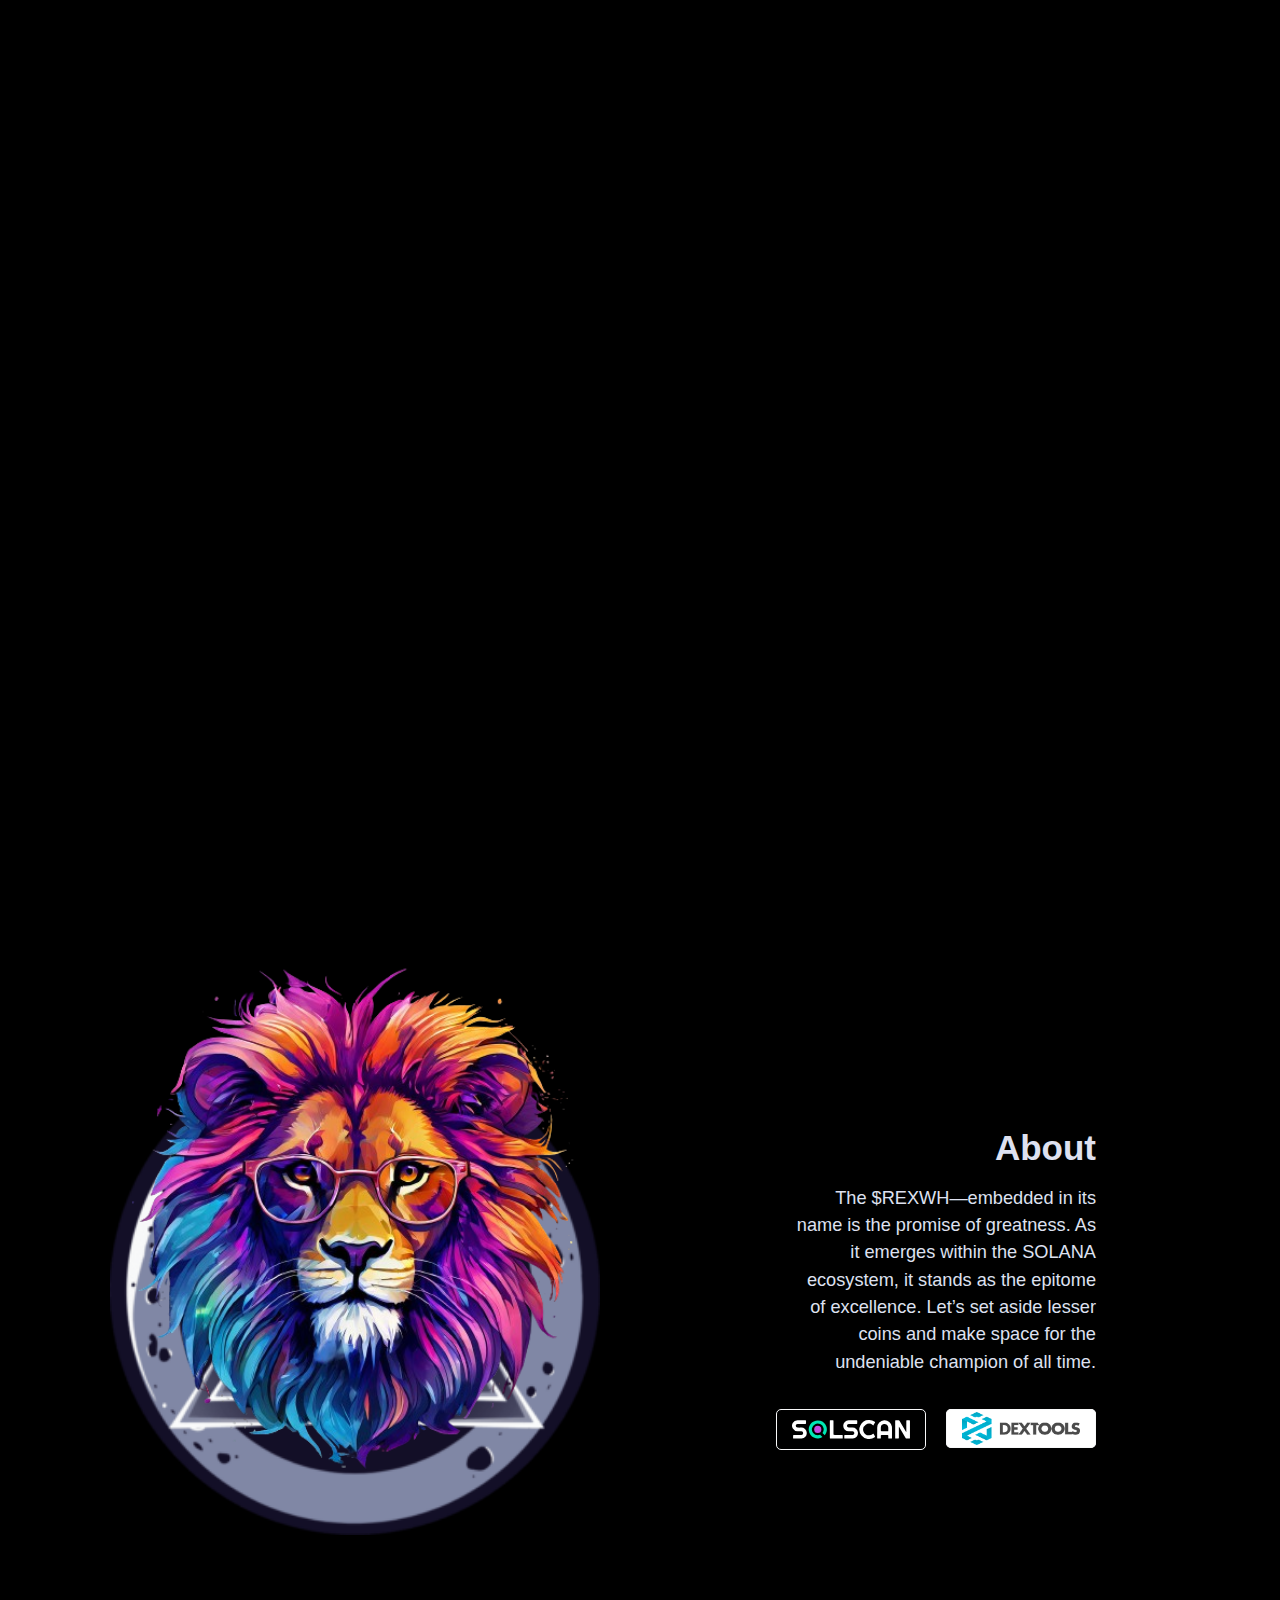
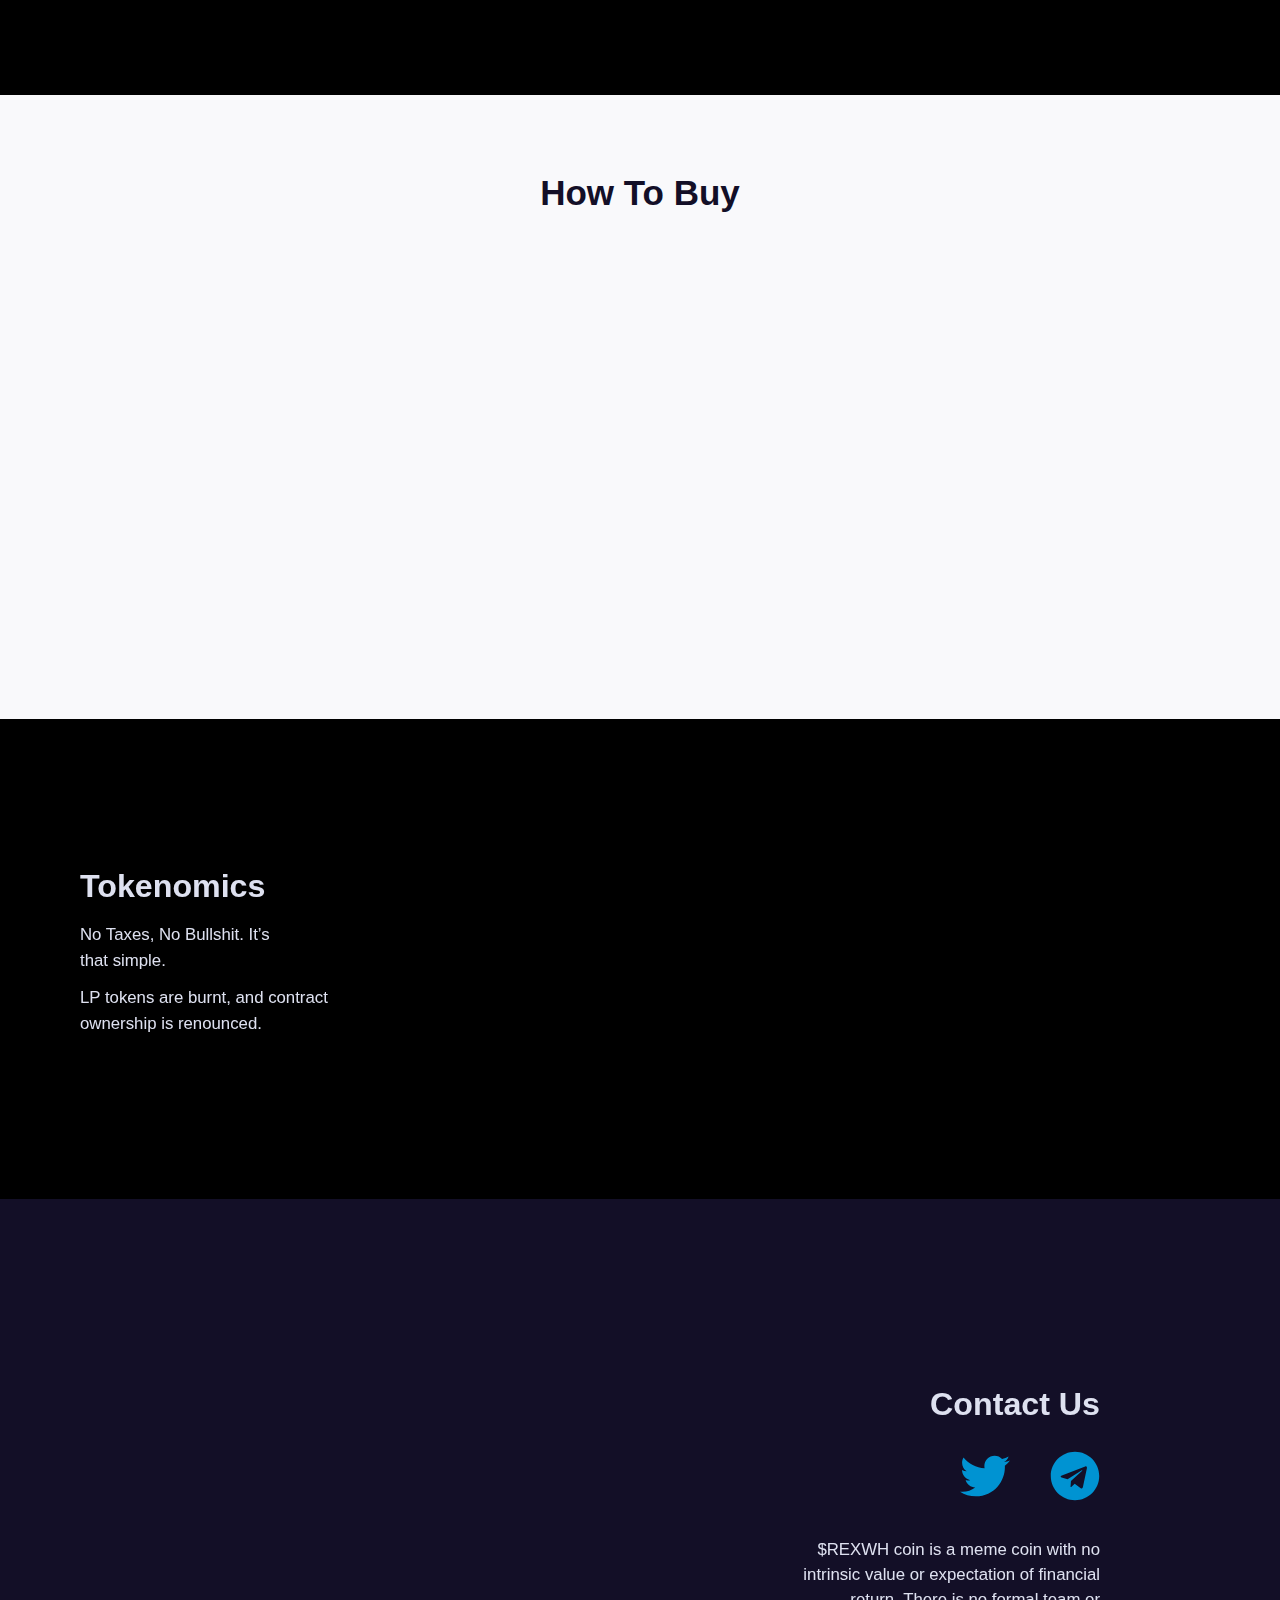
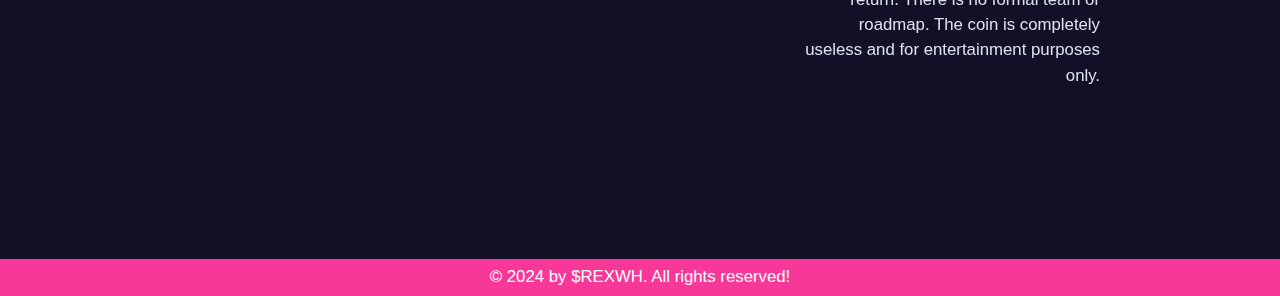
==== commit 3485539f: "fg" ====
--- a/index.htm
+++ b/index.htm
@@ -222,7 +222,7 @@
 				<div class="elementor-element elementor-element-2a3bea2 elementor-widget elementor-widget-heading" data-id="2a3bea2" data-element_type="widget" data-widget_type="heading.default">
 				<div class="elementor-widget-container">
 			<style>/*! elementor - v3.20.0 - 13-03-2024 */
-.elementor-heading-title{padding:0;margin:0;line-height:1}.elementor-widget-heading .elementor-heading-title[class*=elementor-size-]>a{color:inherit;font-size:inherit;line-height:inherit}.elementor-widget-heading .elementor-heading-title.elementor-size-small{font-size:15px}.elementor-widget-heading .elementor-heading-title.elementor-size-medium{font-size:19px}.elementor-widget-heading .elementor-heading-title.elementor-size-large{font-size:29px}.elementor-widget-heading .elementor-heading-title.elementor-size-xl{font-size:39px}.elementor-widget-heading .elementor-heading-title.elementor-size-xxl{font-size:59px}</style><p class="elementor-heading-title elementor-size-default">The $LİON. The pinnacle of SOLANA coins, surpassing all predecessors. Let’s pave way 
+.elementor-heading-title{padding:0;margin:0;line-height:1}.elementor-widget-heading .elementor-heading-title[class*=elementor-size-]>a{color:inherit;font-size:inherit;line-height:inherit}.elementor-widget-heading .elementor-heading-title.elementor-size-small{font-size:15px}.elementor-widget-heading .elementor-heading-title.elementor-size-medium{font-size:19px}.elementor-widget-heading .elementor-heading-title.elementor-size-large{font-size:29px}.elementor-widget-heading .elementor-heading-title.elementor-size-xl{font-size:39px}.elementor-widget-heading .elementor-heading-title.elementor-size-xxl{font-size:59px}</style><p class="elementor-heading-title elementor-size-default">The $REXWH. The pinnacle of SOLANA coins, surpassing all predecessors. Let’s pave way 
 for its unrivaled greatness.</p>		</div>
 				</div>
 				</div>
@@ -246,7 +246,7 @@
 				<div class="elementor-element elementor-element-190144b elementor-view-framed elementor-shape-circle elementor-widget elementor-widget-icon" data-id="190144b" data-element_type="widget" data-widget_type="icon.default">
 				<div class="elementor-widget-container">
 					<div class="elementor-icon-wrapper">
-			<a class="elementor-icon" href="https://t.me/" target="_blank">
+			<a class="elementor-icon" href="https://t.me/rexwifhatsol" target="_blank">
 			<svg aria-hidden="true" class="e-font-icon-svg e-fab-telegram" viewbox="0 0 496 512" xmlns="http://www.w3.org/2000/svg"><path d="M248 8C111 8 0 119 0 256s111 248 248 248 248-111 248-248S385 8 248 8zm121.8 169.9l-40.7 191.8c-3 13.6-11.1 16.9-22.4 10.5l-62-45.7-29.9 28.8c-3.3 3.3-6.1 6.1-12.5 6.1l4.4-63.1 114.9-103.8c5-4.4-1.1-6.9-7.7-2.5l-142 89.4-61.2-19.1c-13.3-4.2-13.6-13.3 2.8-19.7l239.1-92.2c11.1-4 20.8 2.7 17.2 19.5z"></path></svg>			</a>
 		</div>
 				</div>
@@ -309,7 +309,7 @@
 				<div class="elementor-element elementor-element-c88d01d elementor-widget__width-initial elementor-widget-mobile__width-inherit elementor-widget elementor-widget-text-editor" data-id="c88d01d" data-element_type="widget" data-widget_type="text-editor.default">
 				<div class="elementor-widget-container">
 			<style>/*! elementor - v3.20.0 - 13-03-2024 */
-.elementor-widget-text-editor.elementor-drop-cap-view-stacked .elementor-drop-cap{background-color:#69727d;color:#fff}.elementor-widget-text-editor.elementor-drop-cap-view-framed .elementor-drop-cap{color:#69727d;border:3px solid;background-color:transparent}.elementor-widget-text-editor:not(.elementor-drop-cap-view-default) .elementor-drop-cap{margin-top:8px}.elementor-widget-text-editor:not(.elementor-drop-cap-view-default) .elementor-drop-cap-letter{width:1em;height:1em}.elementor-widget-text-editor .elementor-drop-cap{float:left;text-align:center;line-height:1;font-size:50px}.elementor-widget-text-editor .elementor-drop-cap-letter{display:inline-block}</style>				<p>The $LİON—embedded in its name is the promise of greatness. As it emerges within the SOLANA ecosystem, it stands as the epitome of excellence. Let’s set aside lesser coins and make space for the undeniable champion of all time.</p>						</div>
+.elementor-widget-text-editor.elementor-drop-cap-view-stacked .elementor-drop-cap{background-color:#69727d;color:#fff}.elementor-widget-text-editor.elementor-drop-cap-view-framed .elementor-drop-cap{color:#69727d;border:3px solid;background-color:transparent}.elementor-widget-text-editor:not(.elementor-drop-cap-view-default) .elementor-drop-cap{margin-top:8px}.elementor-widget-text-editor:not(.elementor-drop-cap-view-default) .elementor-drop-cap-letter{width:1em;height:1em}.elementor-widget-text-editor .elementor-drop-cap{float:left;text-align:center;line-height:1;font-size:50px}.elementor-widget-text-editor .elementor-drop-cap-letter{display:inline-block}</style>				<p>The $REXWH—embedded in its name is the promise of greatness. As it emerges within the SOLANA ecosystem, it stands as the epitome of excellence. Let’s set aside lesser coins and make space for the undeniable champion of all time.</p>						</div>
 				</div>
 		<div class="elementor-element elementor-element-6e8887a e-flex e-con-boxed e-con e-child" data-id="6e8887a" data-element_type="container">
 					<div class="e-con-inner">
@@ -406,7 +406,7 @@
 				</div>
 				<div class="elementor-element elementor-element-47d442a elementor-widget elementor-widget-heading" data-id="47d442a" data-element_type="widget" data-widget_type="heading.default">
 				<div class="elementor-widget-container">
-			<p class="elementor-heading-title elementor-size-default">To trade for $LİON, first obtain Solana. Purchase Solana on major exchanges like Binance or Coinbase. Then, transfer Solana to your Phantom wallet.</p>		</div>
+			<p class="elementor-heading-title elementor-size-default">To trade for $REXWH, first obtain Solana. Purchase Solana on major exchanges like Binance or Coinbase. Then, transfer Solana to your Phantom wallet.</p>		</div>
 				</div>
 				<div class="elementor-element elementor-element-dee8fd0 elementor-widget elementor-widget-image" data-id="dee8fd0" data-element_type="widget" data-widget_type="image.default">
 				<div class="elementor-widget-container">
@@ -439,7 +439,7 @@
 				</div>
 				<div class="elementor-element elementor-element-ba289d9 elementor-widget elementor-widget-heading" data-id="ba289d9" data-element_type="widget" data-widget_type="heading.default">
 				<div class="elementor-widget-container">
-			<p class="elementor-heading-title elementor-size-default">Connect your wallet to <a href="http://raydium.io/" target="_blank"><u>raydium.io</u></a> by going to the <a href="http://raydium.io/" target="_blank"><u>raydium.io</u></a> website. In the swap tab you’ll be able to select solana and then paste the contract address of $LİON.</p>		</div>
+			<p class="elementor-heading-title elementor-size-default">Connect your wallet to <a href="http://raydium.io/" target="_blank"><u>raydium.io</u></a> by going to the <a href="http://raydium.io/" target="_blank"><u>raydium.io</u></a> website. In the swap tab you’ll be able to select solana and then paste the contract address of $REXWH.</p>		</div>
 				</div>
 				<div class="elementor-element elementor-element-631fe66 elementor-widget elementor-widget-image" data-id="631fe66" data-element_type="widget" data-widget_type="image.default">
 				<div class="elementor-widget-container">
@@ -468,7 +468,7 @@
 				<div class="elementor-element elementor-element-809059c elementor-widget elementor-widget-heading" data-id="809059c" data-element_type="widget" data-widget_type="heading.default">
 				<div class="elementor-widget-container">
 			<h6 class="elementor-heading-title elementor-size-default">Swap Solana<br>
-For $LİON</h6>		</div>
+For $REXWH</h6>		</div>
 				</div>
 				<div class="elementor-element elementor-element-5d9f254 elementor-widget__width-initial elementor-widget elementor-widget-heading" data-id="5d9f254" data-element_type="widget" data-widget_type="heading.default">
 				<div class="elementor-widget-container">
@@ -508,22 +508,22 @@
 							<li class="elementor-icon-list-item">
 											<span class="elementor-icon-list-icon">
 							<svg aria-hidden="true" class="e-font-icon-svg e-fas-circle" viewbox="0 0 512 512" xmlns="http://www.w3.org/2000/svg"><path d="M256 8C119 8 8 119 8 256s111 248 248 248 248-111 248-248S393 8 256 8z"></path></svg>						</span>
-										<span class="elementor-icon-list-text">75% Liquidity</span>
+										<span class="elementor-icon-list-text">1B SUPPLY</span>
 									</li>
 								<li class="elementor-icon-list-item">
 											<span class="elementor-icon-list-icon">
 							<svg aria-hidden="true" class="e-font-icon-svg e-fas-circle" viewbox="0 0 512 512" xmlns="http://www.w3.org/2000/svg"><path d="M256 8C119 8 8 119 8 256s111 248 248 248 248-111 248-248S393 8 256 8z"></path></svg>						</span>
-										<span class="elementor-icon-list-text">15% Marketing</span>
+										<span class="elementor-icon-list-text">BURN REVOKED</span>
 									</li>
 								<li class="elementor-icon-list-item">
 											<span class="elementor-icon-list-icon">
 							<svg aria-hidden="true" class="e-font-icon-svg e-fas-circle" viewbox="0 0 512 512" xmlns="http://www.w3.org/2000/svg"><path d="M256 8C119 8 8 119 8 256s111 248 248 248 248-111 248-248S393 8 256 8z"></path></svg>						</span>
-										<span class="elementor-icon-list-text">06% Team</span>
+										<span class="elementor-icon-list-text">STEALTH</span>
 									</li>
 								<li class="elementor-icon-list-item">
 											<span class="elementor-icon-list-icon">
 							<svg aria-hidden="true" class="e-font-icon-svg e-fas-circle" viewbox="0 0 512 512" xmlns="http://www.w3.org/2000/svg"><path d="M256 8C119 8 8 119 8 256s111 248 248 248 248-111 248-248S393 8 256 8z"></path></svg>						</span>
-										<span class="elementor-icon-list-text">04% Mod Drop</span>
+										<span class="elementor-icon-list-text">TREND AND DEX</span>
 									</li>
 						</ul>
 				</div>
@@ -566,7 +566,7 @@
 				<div class="elementor-element elementor-element-446b18e elementor-view-framed elementor-shape-circle elementor-widget elementor-widget-icon" data-id="446b18e" data-element_type="widget" data-widget_type="icon.default">
 				<div class="elementor-widget-container">
 					<div class="elementor-icon-wrapper">
-			<a class="elementor-icon" href="https://t.me/" target="_blank">
+			<a class="elementor-icon" href="https://t.me/rexwifhatsol" target="_blank">
 			<svg aria-hidden="true" class="e-font-icon-svg e-fab-telegram" viewbox="0 0 496 512" xmlns="http://www.w3.org/2000/svg"><path d="M248 8C111 8 0 119 0 256s111 248 248 248 248-111 248-248S385 8 248 8zm121.8 169.9l-40.7 191.8c-3 13.6-11.1 16.9-22.4 10.5l-62-45.7-29.9 28.8c-3.3 3.3-6.1 6.1-12.5 6.1l4.4-63.1 114.9-103.8c5-4.4-1.1-6.9-7.7-2.5l-142 89.4-61.2-19.1c-13.3-4.2-13.6-13.3 2.8-19.7l239.1-92.2c11.1-4 20.8 2.7 17.2 19.5z"></path></svg>			</a>
 		</div>
 				</div>
@@ -575,7 +575,7 @@
 				</div>
 				<div class="elementor-element elementor-element-46d9f93 elementor-widget__width-initial elementor-widget elementor-widget-text-editor" data-id="46d9f93" data-element_type="widget" data-widget_type="text-editor.default">
 				<div class="elementor-widget-container">
-							<p>$LİON coin is a meme coin with no intrinsic value or expectation of financial return. There is no formal team or roadmap. The coin is completely useless and for entertainment purposes only.</p>						</div>
+							<p>$REXWH coin is a meme coin with no intrinsic value or expectation of financial return. There is no formal team or roadmap. The coin is completely useless and for entertainment purposes only.</p>						</div>
 				</div>
 				</div>
 					</div>
@@ -584,7 +584,7 @@
 					<div class="e-con-inner">
 				<div class="elementor-element elementor-element-e3313a5 elementor-widget elementor-widget-heading" data-id="e3313a5" data-element_type="widget" data-widget_type="heading.default">
 				<div class="elementor-widget-container">
-			<p class="elementor-heading-title elementor-size-default">© 2024 by $LİON. All rights reserved!</p>		</div>
+			<p class="elementor-heading-title elementor-size-default">© 2024 by $REXWH. All rights reserved!</p>		</div>
 				</div>
 					</div>
 				</div>
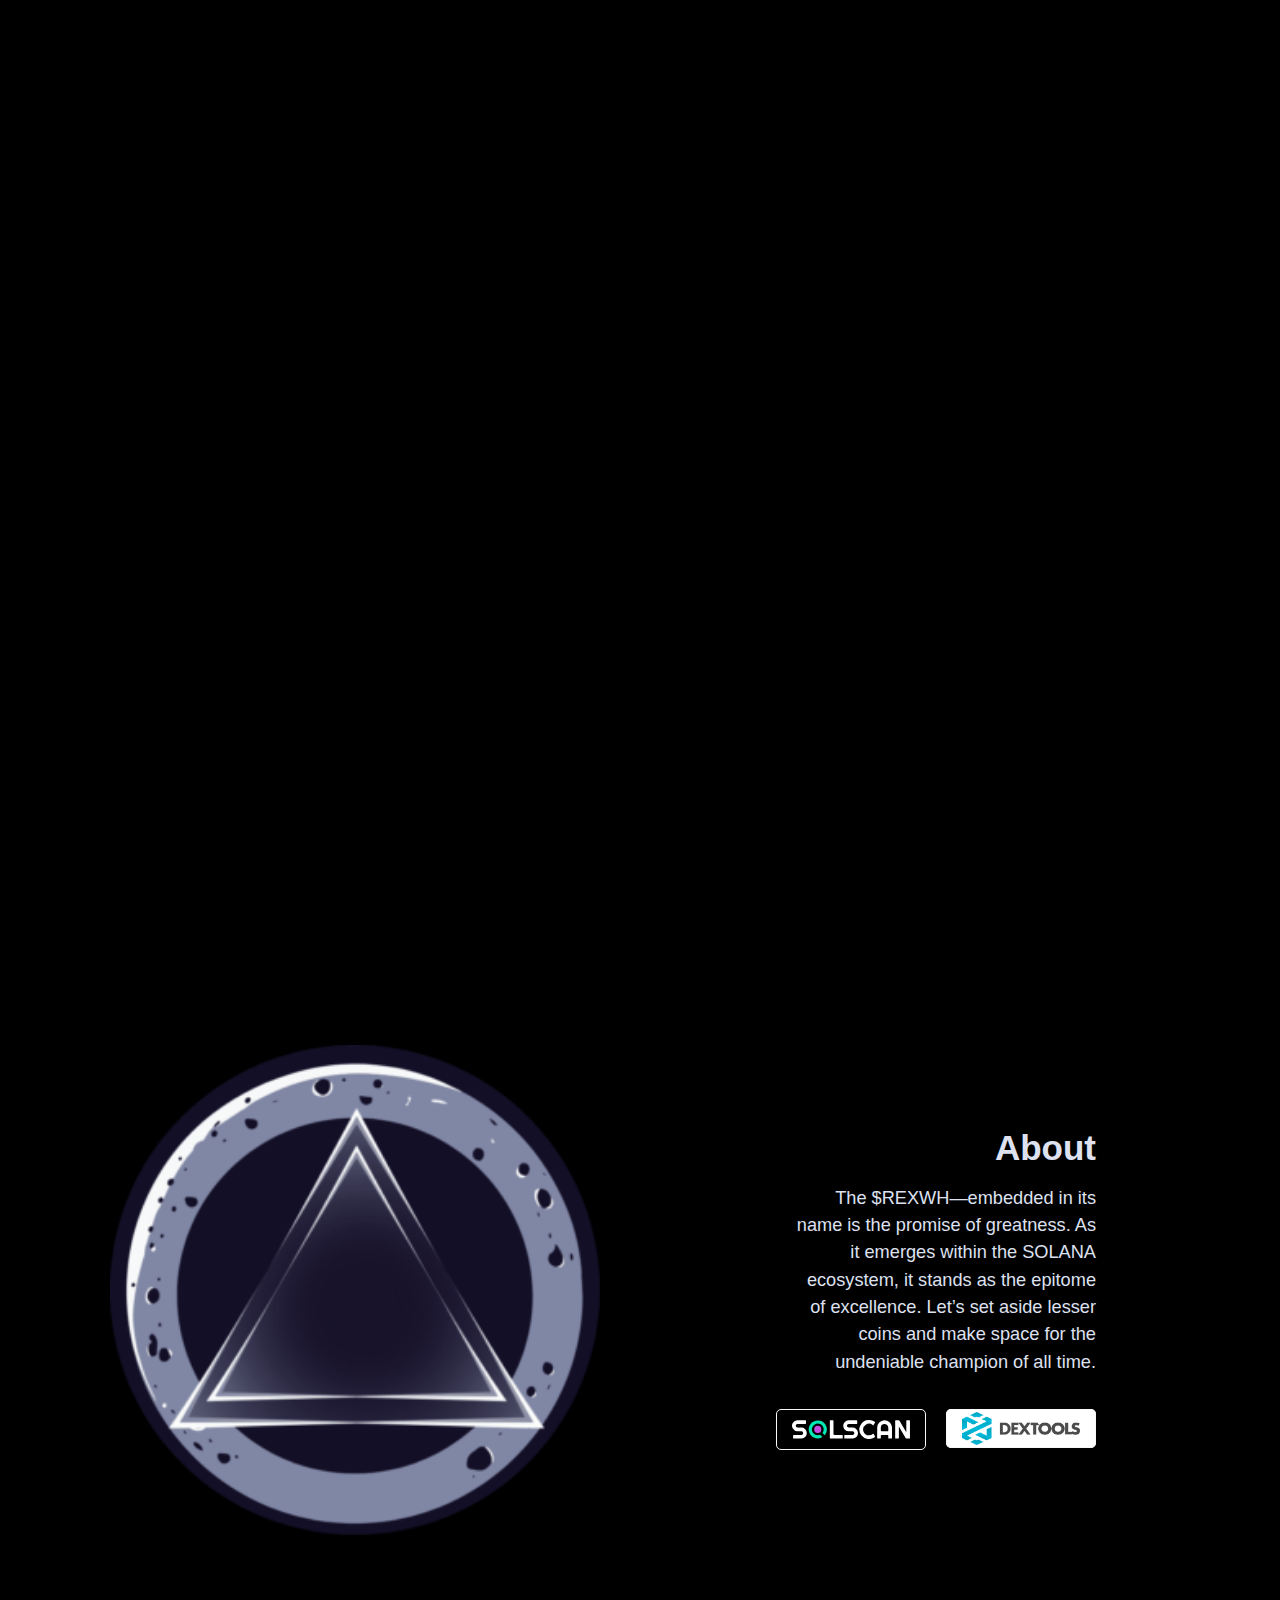
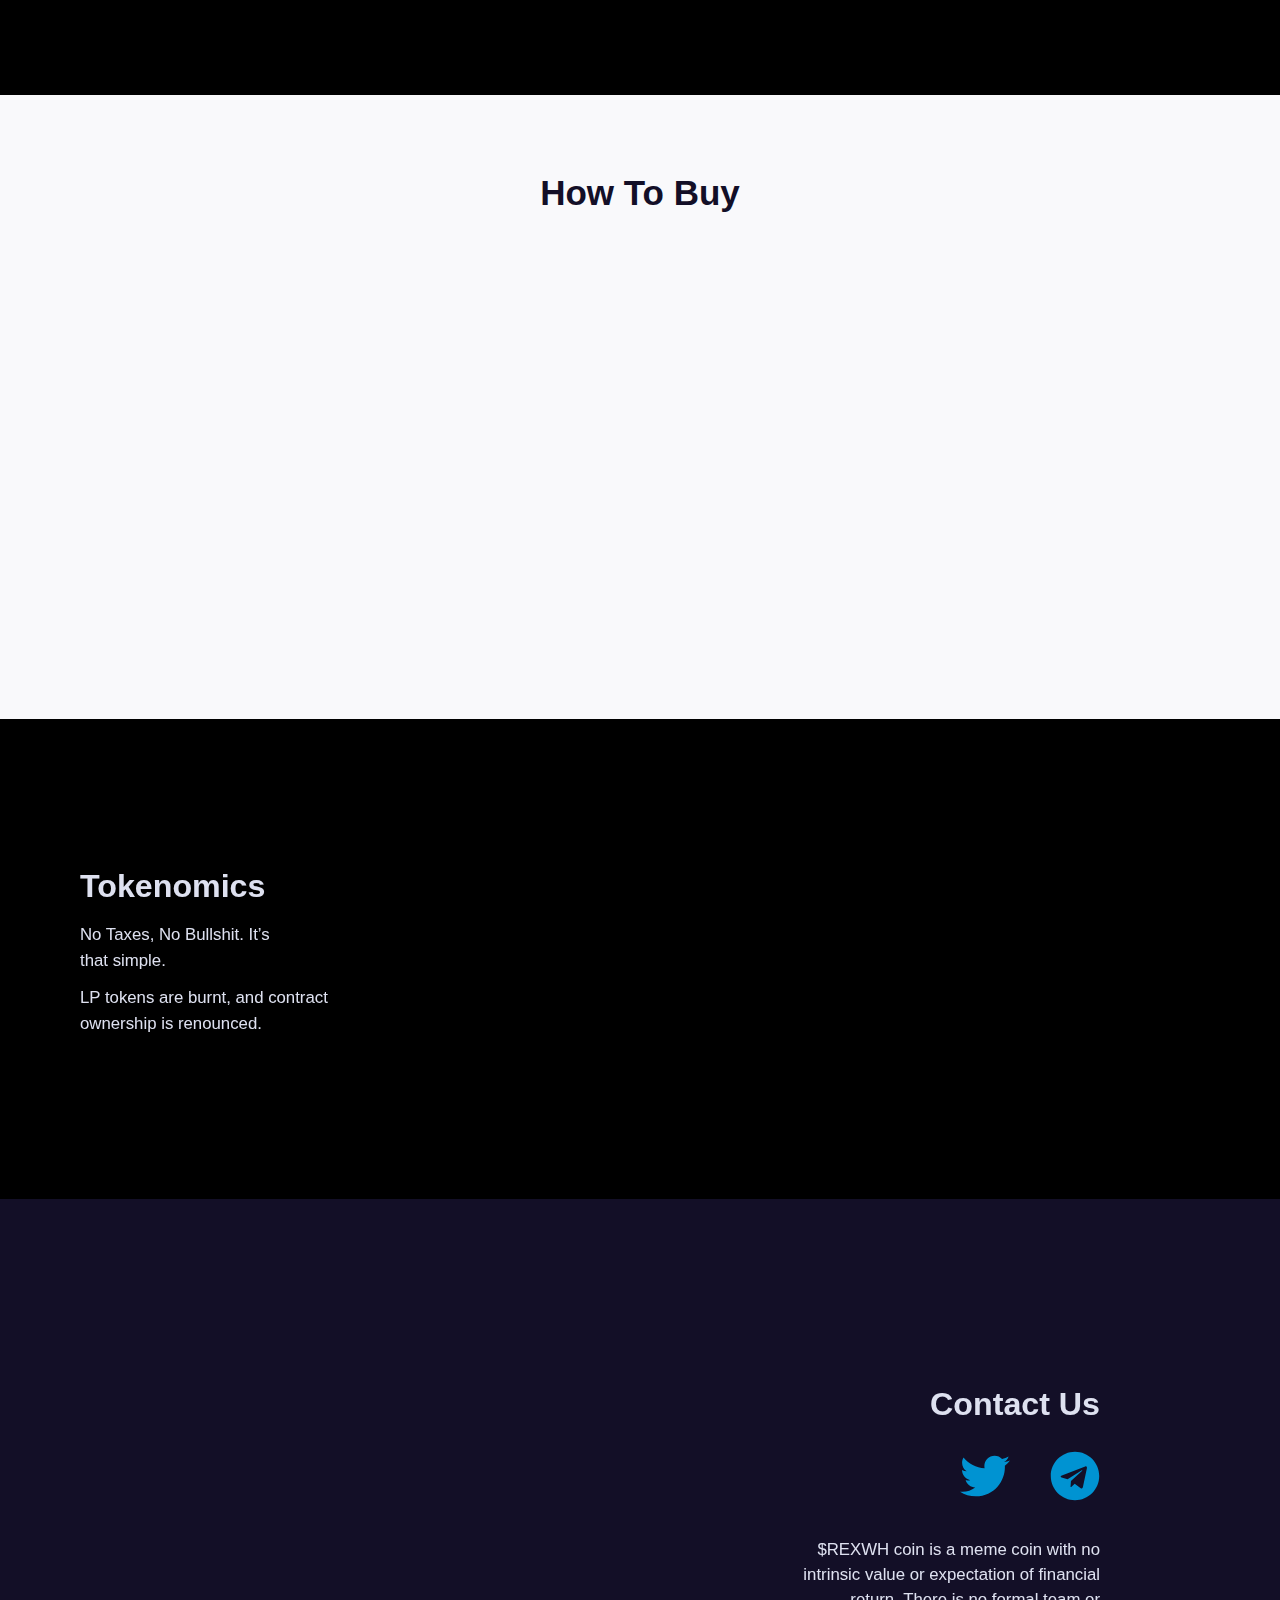
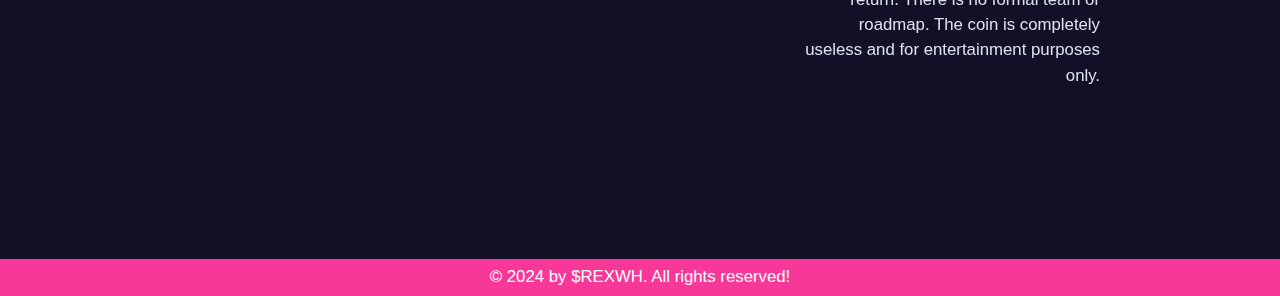
==== commit 817dbaa2: "pp" ====
--- a/index.htm
+++ b/index.htm
@@ -294,7 +294,7 @@
 				</div>
 				<div class="elementor-element elementor-element-73591cf elementor-widget__width-inherit elementor-absolute elementor-widget elementor-widget-image" data-id="73591cf" data-element_type="widget" data-settings="{&quot;_position&quot;:&quot;absolute&quot;,&quot;motion_fx_motion_fx_scrolling&quot;:&quot;yes&quot;,&quot;motion_fx_translateY_effect&quot;:&quot;yes&quot;,&quot;motion_fx_translateY_speed&quot;:{&quot;unit&quot;:&quot;px&quot;,&quot;size&quot;:1,&quot;sizes&quot;:[]},&quot;motion_fx_translateY_affectedRange&quot;:{&quot;unit&quot;:&quot;%&quot;,&quot;size&quot;:&quot;&quot;,&quot;sizes&quot;:{&quot;start&quot;:47,&quot;end&quot;:100}},&quot;motion_fx_devices&quot;:[&quot;desktop&quot;,&quot;tablet&quot;,&quot;mobile&quot;]}" data-widget_type="image.default">
 				<div class="elementor-widget-container">
-													<img loading="lazy" decoding="async" width="539" height="405" src="wp-content/uploads/2024/03/cabra-completa-about.png" class="attachment-full size-full wp-image-40" alt="" srcset="wp-content/uploads/2024/03/cabra-completa-about.png 539w, wp-content/uploads/2024/03/cabra-completa-about-300x225.png 300w" sizes="(max-width: 539px) 100vw, 539px">													</div>
+														</div>
 				</div>
 				<div class="elementor-element elementor-element-68ef9b1 elementor-widget__width-initial elementor-absolute entrada-zoonIn elementor-widget elementor-widget-image" data-id="68ef9b1" data-element_type="widget" data-settings="{&quot;_position&quot;:&quot;absolute&quot;}" data-widget_type="image.default">
 				<div class="elementor-widget-container">
